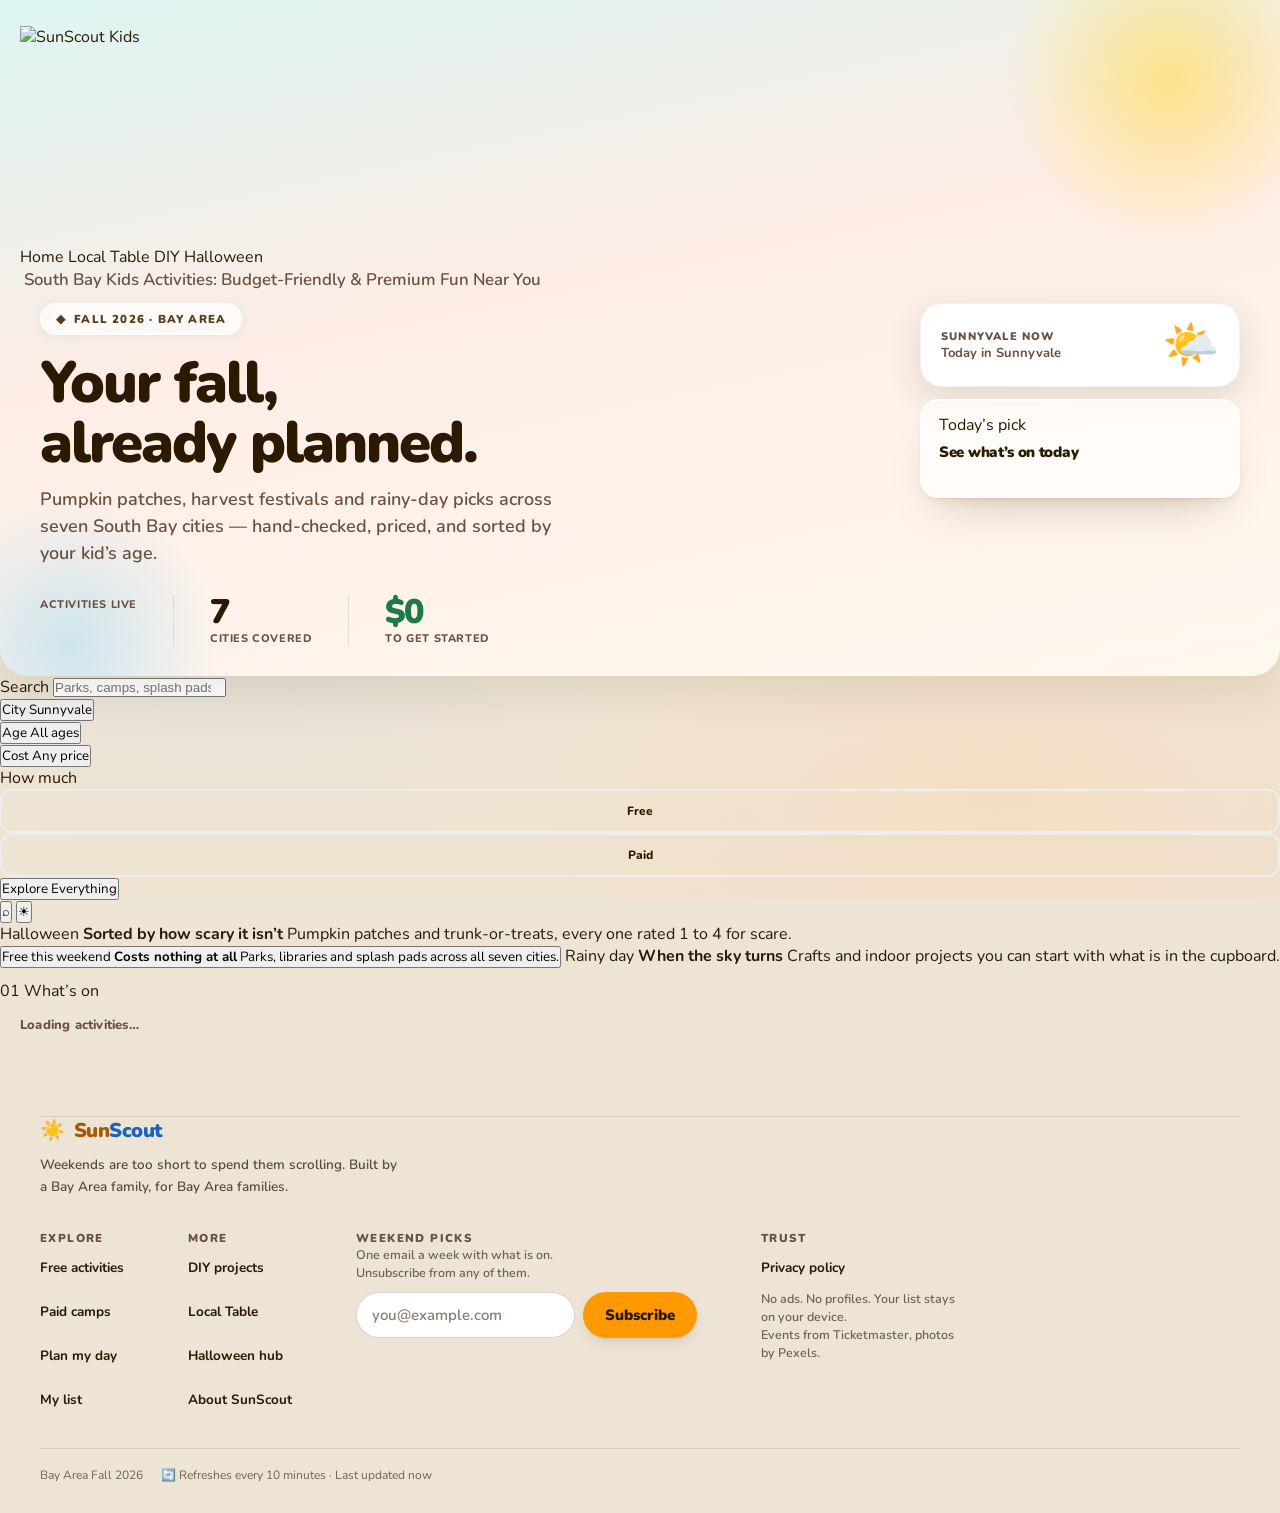
==== public/index.html @ 9bed3fb9 "Fix 3: add align-items:stretch to .grid for equal-height card rows Cards in the same grid row now st" ====
<!DOCTYPE html>
<html lang="en" style="color-scheme:light only;background:#f0f9ff;">
<head>
<!-- Google Analytics removed: gtag.js not loaded -->
  <link rel="icon" href="/favicon.ico">
<link rel="apple-touch-icon" href="/sun-logo.png">
<meta charset="UTF-8"/>
  <meta name="color-scheme" content="light only">
  <meta name="viewport" content="width=device-width, initial-scale=1.0"/>
  <!-- ══════════════════════════════════════════════════════════════════
       These static values are deliberately EVERGREEN, and must stay that way.

       applySeason() rewrites them at runtime, so a visitor always sees the
       current season. Crawlers, though, read the HTML as served and do not
       wait for script — so anything seasonal written here is wrong for nine
       months of the year. It previously said "Summer" every day of the year.

       There is no build step in this project (see CLAUDE.md), so the served
       HTML cannot be generated per season. Seasonal keyword targeting
       therefore lives on the hub pages, which are hand-built and carry real
       static seasonal meta — /seasons/halloween/ is the first of them.

       Do not "helpfully" put a season back into these five tags.
       ══════════════════════════════════════════════════════════════════ -->
  <title>SunScout – Free &amp; Paid Activities for Bay Area Kids</title>

  <!-- ── SEO: Meta Description ── -->
  <meta name="description" content="Hand-checked things to do with kids across the South Bay, all year round. Filter by city, age, price and indoor/outdoor — Sunnyvale, San Jose, Cupertino, Mountain View, Palo Alto, Saratoga &amp; Fremont.">
  <meta name="keywords" content="kids activities Bay Area, things to do with kids South Bay, free kids activities Sunnyvale, family activities San Jose, kids activities Cupertino, kids events Fremont">
  <meta name="author" content="Nirupama Vadapalli">
  <meta name="robots" content="index, follow">
  <link rel="canonical" href="https://www.sunscoutkids.com/">

  <!-- ── Open Graph ── -->
  <meta property="og:type" content="website">
  <meta property="og:url" content="https://www.sunscoutkids.com/">
  <meta property="og:title" content="SunScout – Free &amp; Paid Activities for Bay Area Kids">
  <meta property="og:description" content="Hand-checked things to do with kids across 7 South Bay cities, all year round. Free events, paid camps, indoor &amp; outdoor — filtered by age and city.">
  <meta property="og:image" content="https://www.sunscoutkids.com/og-image.jpg">
<meta property="og:image:width" content="1200">
<meta property="og:image:height" content="630">
  <meta property="og:image:alt" content="SunScout – Activities for Bay Area Kids">
  <meta property="og:site_name" content="SunScout">
  <meta property="og:locale" content="en_US">

  <!-- ── Twitter Card ── -->
  <meta name="twitter:card" content="summary">
  <meta name="twitter:title" content="SunScout – Free &amp; Paid Activities for Bay Area Kids">
  <meta name="twitter:description" content="Hand-checked things to do with kids across 7 South Bay cities, all year round. Free, paid, indoor, outdoor — filtered by age.">
  <meta name="twitter:image" content="https://www.sunscoutkids.com/og-image.jpg">

  <!-- 2026 geometric premium layer. Remove these three tags and the
       motion.js tag before </body> to strip it entirely. -->
  <link rel="stylesheet" href="/css/premium.css">
<link rel="stylesheet" href="/css/editorial.css">
  <script>
    /* Set before first paint: the reveal styles are gated on .geo-ready, so
       with JS off (or if motion.js fails) nothing is ever hidden. Skipped
       under reduced motion so those visitors get static content, not a
       hidden-then-shown flash. */
    try{
      if(!matchMedia('(prefers-reduced-motion: reduce)').matches){
        document.documentElement.className += ' geo-ready';
      }
    }catch(e){}
  </script>

  <!-- Seasonal config: must be a plain sync script so SEASON exists before
       the inline page scripts below run. Do not add defer/async. -->
  <script src="/config/seasons.js"></script>

  <!-- ── PWA Manifest ── -->
  <link rel="manifest" href="/manifest.json">
  <link rel="dns-prefetch" href="//api.open-meteo.com">
  <link rel="preconnect" href="https://fonts.googleapis.com">
  <link href="https://fonts.googleapis.com/css2?family=Nunito:wght@400;700;800;900&display=swap" rel="stylesheet"/>
<style>
*,*::before,*::after{box-sizing:border-box;margin:0;padding:0}
html,body{background:linear-gradient(rgba(240,249,255,.82),rgba(240,249,255,.82)),url('/images/bg-sparkle-clouds.webp') center/cover no-repeat fixed!important;}
body{font-family:'Nunito',sans-serif;color:#1a1a1a!important;min-height:unset;color-scheme:light only;}
@media(prefers-reduced-motion:reduce){html,body{background-attachment:scroll!important;}}
@media (hover:none){html,body{background-attachment:scroll!important;}}
a{text-decoration:none;color:inherit}
button{cursor:pointer;font-family:inherit}
img{max-width:100%;display:block}
:root{
  --sun:#FF9900;--sky:#4FC3F7;--green:#16a34a;--amber:#d97706;--red:#dc2626;--blue:#1d4ed8;
  --tab1:#FFD93D;--tab2:#FF6B6B;--tab3:#4FC3F7;--tab4:#66BB6A;--tab5:#CE93D8;
  --radius:14px;--shadow:0 2px 14px rgba(0,0,0,.09);
}
.header{text-align:center;padding:28px 16px 0}
.logo{font-size:2.2rem;font-weight:900;color:var(--sun);line-height:1;padding:0;margin:0 auto}
.logo span{color:var(--sky)}.logo img{display:block;margin:0 auto;height:110px;width:auto}
.tagline{font-size:.95rem;color:#666;font-weight:700;margin-top:4px}
.countdown{display:inline-block;font-size:12px;color:#666;background:#fff;border:1px solid #eee;border-radius:99px;padding:3px 14px;margin-top:8px}
/* The dark promo banner these rules styled is gone — it is three tiles
   now, styled as .way in editorial.css. The id survives only because
   applySeason() uses it to show or hide the seasonal one. */
.rain-banner{display:flex!important;flex-wrap:wrap;align-items:center;justify-content:center;gap:10px}
.rain-banner .rain-x{margin-left:auto;background:rgba(255,255,255,.25);border:none;color:inherit;
  font-size:15px;font-weight:900;line-height:1;cursor:pointer;border-radius:99px;
  width:26px;height:26px;flex:0 0 auto}
.rain-banner .rain-x:hover{background:rgba(255,255,255,.4)}
@media(max-width:700px){.rain-banner .rain-x{width:32px;height:32px}}
.weather-banner{display:none!important;margin:14px 16px 0;padding:12px 20px;border-radius:14px;font-weight:800;font-size:14px;color:#fff;text-align:center;transition:background .3s}
.city-fact{text-align:center;font-size:12px;color:#888;font-weight:600;padding:6px 16px}
.city-bar{display:flex;flex-wrap:wrap;gap:7px;justify-content:center;padding:14px 16px 0}

/* deduped */
.city-btn{font-size:13px;font-weight:700;padding:7px 16px;border-radius:99px;border:2px solid transparent;background:#fff;color:#666;box-shadow:var(--shadow);transition:all .15s}
.city-btn:hover{background:#FFF3E0;color:#333}
.city-btn.on{background:var(--sun);color:#fff;border-color:#E68A00}
.tab-bar{display:none;flex-wrap:wrap;gap:8px;justify-content:center;padding:14px 16px 0}@media(max-width:768px){.tab-bar{display:flex!important}}
.tab-btn{position:relative;display:flex;flex-direction:column;align-items:center;gap:3px;font-weight:800;border:none;border-radius:var(--radius);padding:11px 16px 13px;min-width:115px;flex:1 1 115px;max-width:150px;box-shadow:var(--shadow);transition:transform .15s,box-shadow .15s}
.tab-btn:hover{transform:translateY(-2px);box-shadow:0 6px 20px rgba(0,0,0,.12)}
.tab-btn.on{transform:translateY(-3px);box-shadow:0 8px 24px rgba(0,0,0,.16)}
.tab-btn.on::after{content:'';position:absolute;bottom:5px;left:50%;transform:translateX(-50%);width:28px;height:3px;background:rgba(0,0,0,.2);border-radius:99px}
.tab-icon{font-size:1.5rem;line-height:1}
.tab-label{font-size:11px;font-weight:900;text-align:center;line-height:1.2}
.tab-sub{font-size:9px;font-weight:600;opacity:.7;text-align:center}
.tab-count-badge{position:absolute;bottom:6px;right:6px;background:rgba(0,0,0,0.18);color:#fff;font-size:9px;font-weight:900;padding:1px 6px;border-radius:99px;display:none}.tab-free-dot{position:absolute;top:5px;right:5px;background:var(--green);color:#fff;font-size:9px;font-weight:900;padding:1px 5px;border-radius:5px}
.tab-btn[data-tab="free"]{background:var(--tab1);color:#5A3E00}
.tab-btn[data-tab="free"].on{background:#FF9900;color:#fff}
.tab-btn[data-tab="paid"]{background:var(--tab2);color:#fff}
.tab-btn[data-tab="paid"].on{background:#C0392B}
.tab-btn[data-tab="indoor"]{background:var(--tab3);color:#003A52}
.tab-btn[data-tab="indoor"].on{background:#0288D1;color:#fff}
.tab-btn[data-tab="outdoor"]{background:var(--tab4);color:#fff}
.tab-btn[data-tab="outdoor"].on{background:#2E7D32}
.tab-btn[data-tab="weekend"]{background:var(--tab5);color:#3A0050}
.tab-btn[data-tab="weekend"].on{background:#8E24AA;color:#fff}
.search-wrap{display:flex;align-items:center;gap:8px;padding:12px 16px 0;max-width:600px;margin:0 auto}
.search-icon{font-size:16px;color:#999}
.search-input{flex:1;font-family:'Nunito',sans-serif;font-size:14px;font-weight:600;padding:9px 16px;border-radius:99px;border:2px solid #eee;background:#fff;color:#1a1a1a;outline:none;transition:border .15s}
.search-input:focus{border-color:#FF9900}
.search-clear{font-size:12px;padding:4px 10px;border-radius:99px;border:none;background:#f0f0f0;color:#666}
.age-bar{display:flex;flex-wrap:wrap;gap:6px;padding:10px 16px 0;justify-content:center}
@media(max-width:640px){.age-bar{flex-wrap:nowrap;overflow-x:auto;justify-content:flex-start;scrollbar-width:none;-webkit-overflow-scrolling:touch;}.age-bar::-webkit-scrollbar{display:none}.age-btn{flex:0 0 auto}}
.age-btn{font-size:12px;font-weight:700;padding:5px 13px;border-radius:99px;border:1.5px solid rgba(0,0,0,.12);background:#fff;color:#666;transition:all .15s}
.age-btn.on{background:#1a1a1a;color:#fff;border-color:transparent}.age-btn[data-age="0"].on{background:#f472b6;color:#fff;border-color:#ec4899;box-shadow:0 0 0 3px rgba(244,114,182,.25)}.age-btn[data-age="1"].on{background:#4ade80;color:#166534;border-color:#22c55e;box-shadow:0 0 0 3px rgba(74,222,128,.25)}.age-btn[data-age="2"].on{background:#60a5fa;color:#1e3a8a;border-color:#3b82f6;box-shadow:0 0 0 3px rgba(96,165,250,.25)}.age-btn[data-age="3"].on{background:#a78bfa;color:#3b0764;border-color:#8b5cf6;box-shadow:0 0 0 3px rgba(167,139,250,.25)}.city-btn.on{background:var(--sun);color:#fff;border-color:#E68A00;box-shadow:0 0 0 3px rgba(255,153,0,.3),0 4px 12px rgba(255,153,0,.25)}.fstrip-pill{display:inline-flex;align-items:center;gap:5px;background:#fff3e0;color:#c05e00;border:1.5px solid #ffcc80;border-radius:99px;padding:4px 10px;font-size:12px;font-weight:700}.fstrip-pill button{background:none;border:none;cursor:pointer;font-size:11px;color:#c05e00;padding:0;line-height:1}.fstrip-clear{background:none;border:1.5px solid #ddd;border-radius:99px;padding:4px 12px;font-size:12px;font-weight:700;color:#888;cursor:pointer}.fstrip-clear:hover{background:#f5f5f5;color:#333}
.age-desc{font-weight:400;opacity:.8;font-size:11px}
.status-bar{font-size:13px;color:#666;padding:10px 16px 4px}
.status-bar strong{color:#1a1a1a}
.spinner{display:inline-block;width:20px;height:20px;border:3px solid #eee;border-top-color:#FF9900;border-radius:50%;animation:spin .8s linear infinite;margin-right:8px;vertical-align:middle}
@keyframes spin{to{transform:rotate(360deg)}}
.grid{display:grid;grid-template-columns:repeat(3,1fr);gap:24px;padding:14px 20px 0;align-items:stretch}
@media(max-width:1023px){.grid{grid-template-columns:repeat(2,1fr);gap:18px}}
@media(max-width:639px){.grid{grid-template-columns:repeat(1,1fr);gap:14px;padding:10px 14px 0}}
.card{background:#fff!important;color:#1a1a1a!important;border:1px solid rgba(0,0,0,.09);border-radius:var(--radius);overflow:hidden;display:flex;flex-direction:column;box-shadow:var(--shadow);transition:transform .15s,box-shadow .15s}
.card:hover{transform:translateY(-2px);box-shadow:0 6px 20px rgba(0,0,0,.11)}
.card-img-wrap{position:relative;width:100%;aspect-ratio:16/9;overflow:hidden;background:#f0f0f0;flex-shrink:0}
.card-img-fb{width:100%;height:100%;display:flex;align-items:center;justify-content:center;font-size:4rem}
.badge-free{position:absolute;top:7px;left:7px;background:var(--green);color:#fff;font-size:10px;font-weight:700;padding:3px 8px;border-radius:99px}
.badge-src{position:absolute;bottom:7px;left:7px;background:rgba(0,0,0,.5);color:#fff;font-size:9px;font-weight:700;padding:2px 7px;border-radius:99px}
.card-body{padding:10px 11px;display:flex;flex-direction:column;gap:5px;flex:1}
.card-title{font-size:13px;font-weight:700;line-height:1.3;color:#1a1a1a!important}
.stars{font-size:12px;color:var(--amber);letter-spacing:1px}
.chips{display:flex;flex-wrap:wrap;gap:4px}
.chip{font-size:10px;padding:2px 7px;border-radius:99px;font-weight:700;white-space:nowrap}
.chip-a0{background:#dbeafe;color:#1e40af}
.chip-a1{background:#dcfce7;color:#166534}
.chip-a2{background:#fef9c3;color:#92400e}
.chip-a3{background:#f3e8ff;color:#6b21a8}
.chip-a11y{background:#f0f0f0;color:#555}
.chip-price{background:#fff3e0;color:#c05e00;border:1px solid #ffcc80}
.info{display:flex;gap:5px;font-size:11px;color:#666;line-height:1.4;align-items:flex-start}
.date-line{font-size:11px;color:#666}
.date-line strong{color:#1a1a1a}
.card-foot{display:flex;gap:6px;padding:7px 11px 11px;flex-wrap:wrap;margin-top:auto}
.btn{font-size:11px;font-weight:700;padding:4px 10px;border-radius:8px;border:1.5px solid rgba(0,0,0,.12);background:transparent;color:#1a1a1a;display:inline-flex;align-items:center;gap:3px;transition:background .12s;text-decoration:none}
.btn:hover{background:#f3f3f3}
.btn-map{background:#dbeafe;color:var(--blue);border-color:transparent}
.btn-map:hover{background:#bfdbfe}
/* footer-pair-styling */.show-more-wrap{display:flex;flex-wrap:wrap;justify-content:center;align-items:center;gap:10px;text-align:center;padding:12px 16px;margin-bottom:0}
@media(max-width:640px){
  .show-more-wrap{
    display:flex;
    flex-wrap:nowrap;
    gap:8px;
    padding:14px 12px 18px;
    justify-content:center;
    align-items:stretch;
  }
  .show-more-wrap .show-more-btn{
    flex:0 0 calc(50% - 4px);
    width:calc(50% - 4px);
    min-width:0;
    max-width:calc(50% - 4px);
    font-size:12px;
    padding:0 8px;
    height:46px;
    line-height:1;
    white-space:nowrap;
    overflow:hidden;
    text-overflow:ellipsis;
    display:inline-flex;
    align-items:center;
    justify-content:center;
    box-sizing:border-box;
  }
}
.show-more-btn{font-family:'Nunito',sans-serif;font-size:14px;font-weight:700;padding:10px 32px;border-radius:99px;border:2px solid #FF9900;background:#fff;color:#FF9900;cursor:pointer;transition:all .15s}
.show-more-btn:hover{background:#FF9900;color:#fff}
.show-more-btn:disabled{opacity:.4;cursor:not-allowed}
.no-results{text-align:center;padding:2rem 1rem;grid-column:1/-1}
.no-results-icon{font-size:3rem;margin-bottom:10px}
.no-results h2{font-size:18px;font-weight:900;margin-bottom:8px}
.no-results p{font-size:13px;color:#595959;margin-bottom:14px}  /* #666 was 4.43:1 on the cream panel */
.diy-grid{display:grid;grid-template-columns:repeat(3,1fr);gap:10px;margin-top:12px;text-align:left;max-width:700px;margin-left:auto;margin-right:auto}@media(max-width:640px){.diy-grid{grid-template-columns:1fr}}
.diy-card{background:#fff;border:1px solid #eee;border-radius:10px;padding:12px;font-size:12px;color:#666}
.diy-card strong{display:block;font-size:13px;color:#1a1a1a;margin-bottom:4px}
.card-skel .card-img-wrap{background:linear-gradient(90deg,#f0f0f0 25%,#e0e0e0 50%,#f0f0f0 75%);background-size:200% 100%;animation:shimmer 1.4s infinite;height:160px}
.card-skel{min-height:260px}
.card-skel{min-height:260px}
.skel-line{height:13px;margin:5px 0;border-radius:6px;background:linear-gradient(90deg,#f0f0f0 25%,#e0e0e0 50%,#f0f0f0 75%);background-size:200% 100%;animation:shimmer 1.4s infinite}
.skel-short{width:60%}
@keyframes shimmer{0%{background-position:200% 0}100%{background-position:-200% 0}}
.footer{text-align:center;font-size:12px;color:#aaa;border-top:1px solid #eee;padding:12px 16px 16px;margin-top:0}
.detail-modal-bg{display:none;position:fixed;top:0;left:0;width:100%;height:100%;background:rgba(0,0,0,0.65);z-index:99999;align-items:center;justify-content:center;padding:16px;box-sizing:border-box;}
.detail-modal{background:#fff;border-radius:20px;max-width:540px;width:100%;max-height:92vh;overflow-y:auto;font-family:Nunito,sans-serif;position:relative;}
.detail-modal-img{width:100%;height:200px;object-fit:cover;border-radius:20px 20px 0 0;}
.detail-modal-body{padding:1.25rem;}
.detail-modal-title{font-size:1.3rem;font-weight:900;margin:0 0 6px;color:#1a1a1a;}
.detail-modal-desc{font-size:0.9rem;color:#555;line-height:1.6;margin:8px 0 12px;}
.detail-modal-row{display:flex;align-items:flex-start;gap:8px;font-size:0.88rem;color:#444;margin-bottom:6px;}
.detail-modal-btns{display:flex;gap:8px;flex-wrap:wrap;margin-top:1rem;}
.detail-modal-btns a,.detail-modal-btns button{flex:1;min-width:120px;padding:10px;border-radius:99px;text-align:center;font-weight:800;font-size:0.88rem;text-decoration:none;border:none;cursor:pointer;}
.btn-detail-map{background:linear-gradient(135deg,#4CAF50,#2e7d32);color:#fff;}
.btn-detail-site{background:linear-gradient(135deg,#2196F3,#1565c0);color:#fff;}
.btn-detail-call{background:linear-gradient(135deg,#FF9800,#e65100);color:#fff;}
.btn-detail-register{background:linear-gradient(135deg,#FF9900,#ff6b35);color:#fff;}
.detail-close{position:absolute;top:12px;right:12px;background:rgba(0,0,0,0.4);color:#fff;border:none;border-radius:50%;width:32px;height:32px;font-size:18px;cursor:pointer;z-index:10;line-height:32px;text-align:center;}
@media(prefers-color-scheme:dark){
  body{background:#1a1a1a;color:#f0f0f0}
  .card,.city-btn,.age-btn{background:#242424;border-color:rgba(255,255,255,.1)}
  .card-title{color:#f0f0f0}color:#1a1a1a!important!important;
  .info{color:#aaa}
}
@media(max-width:700px){.card-skel{min-height:160px}.card-body{padding:7px 8px;gap:3px}.card-title{font-size:12px}.card-foot{padding:5px 8px 8px;gap:4px}.card-img-wrap{aspect-ratio:4/3}}@media(max-width:640px){.tab-bar{flex-wrap:nowrap;overflow-x:auto;justify-content:flex-start;-webkit-overflow-scrolling:touch;scrollbar-width:none}.tab-bar::-webkit-scrollbar{display:none}.age-desc{display:none}.btn{min-height:36px}
  .tab-btn{min-width:90px;max-width:110px;padding:9px 10px 11px}
  .tab-sub{display:none}
  .logo{font-size:1.8rem}
  .tab-bar{flex-wrap:nowrap;overflow-x:auto;justify-content:flex-start;-webkit-overflow-scrolling:touch;scrollbar-width:none;padding-bottom:4px;padding-left:8px;}
  .tab-bar::-webkit-scrollbar{display:none}
  .tab-btn{flex-shrink:0}
  .age-desc{display:none}
  .btn{padding:7px 12px;font-size:12px;min-height:36px}
}

.weekend-banner{display:none;margin:10px 16px 0;padding:10px 18px;border-radius:14px;font-weight:800;font-size:13px;color:#fff;text-align:center;background:linear-gradient(135deg,#8E24AA,#CE93D8);animation:pulse-banner 2s ease-in-out infinite}
@keyframes pulse-banner{0%,100%{opacity:1}50%{opacity:.85}}
.fav-btn{position:absolute;bottom:7px;right:7px;background:rgba(255,255,255,0.9);border:none;border-radius:50%;width:28px;height:28px;font-size:15px;display:flex;align-items:center;justify-content:center;cursor:pointer;transition:transform .15s;box-shadow:0 1px 4px rgba(0,0,0,.2)}
.fav-btn:hover{transform:scale(1.2)}
.fav-btn.faved{background:#ffe0e0}
.mylist-tab-btn{background:linear-gradient(135deg,#ff4e50,#f9d423);color:#fff;border:none;border-radius:99px;padding:9px 22px;font-size:13px;font-weight:800;cursor:pointer;font-family:Nunito,sans-serif;position:relative}
.mylist-badge{position:absolute;top:-5px;right:-5px;background:#1a1a1a;color:#fff;font-size:10px;font-weight:900;border-radius:50%;width:18px;height:18px;display:none;align-items:center;justify-content:center}
.plan-btn{background:linear-gradient(135deg,#0B7268,#0E7A3C);color:#fff;border:none;border-radius:99px;padding:9px 22px;font-size:13px;font-weight:800;cursor:pointer;font-family:Nunito,sans-serif}
#plan-modal-bg{display:none;position:fixed;top:0;left:0;width:100%;height:100%;background:rgba(0,0,0,0.6);z-index:99999;align-items:center;justify-content:center;padding:20px;box-sizing:border-box}
#plan-modal{background:#fff;border-radius:16px;max-width:380px;width:100%;padding:18px;position:relative;font-family:Nunito,sans-serif;max-height:80vh;overflow-y:auto}
.plan-step{display:none}.plan-step.active{display:block}
.plan-option-grid{display:grid;grid-template-columns:repeat(2,1fr);gap:10px;margin-top:14px}
.plan-option{padding:14px;border-radius:12px;border:2px solid #eee;background:#fff;cursor:pointer;font-family:Nunito,sans-serif;font-weight:700;font-size:13px;text-align:center;transition:all .15s}
.plan-option:hover{border-color:#FF9900;background:#fff9f0}
.plan-option.selected{border-color:#FF9900;background:#fff3e0;color:#c05e00}
.plan-itinerary{background:#f9f9f9;border-radius:12px;padding:16px;margin-top:12px}
.plan-itinerary-item{display:flex;gap:10px;margin-bottom:12px;align-items:flex-start}
.plan-time-badge{background:#FF9900;color:#fff;font-size:10px;font-weight:900;padding:3px 8px;border-radius:99px;white-space:nowrap;margin-top:2px;flex-shrink:0}
#mylist-panel{display:none;position:fixed;top:0;right:0;width:420px;height:100vh;background:#fff;z-index:99998;box-shadow:-4px 0 20px rgba(0,0,0,.15);overflow-y:auto;padding:24px;font-family:Nunito,sans-serif;border-left:0.5px solid #e0e0e0}
#mylist-panel h2{font-size:1.2rem;font-weight:900;color:#1a1a1a;margin-bottom:4px}
.mylist-item{display:flex;gap:10px;align-items:center;padding:10px;border-radius:12px;background:#f9f9f9;margin-bottom:8px}
.mylist-item-emoji{font-size:1.6rem;flex-shrink:0}
.mylist-item-info{flex:1;min-width:0}
.mylist-item-title{font-size:13px;font-weight:700;color:#1a1a1a;white-space:nowrap;overflow:hidden;text-overflow:ellipsis}
.mylist-item-city{font-size:11px;color:#888}
.mylist-remove{background:none;border:none;font-size:16px;cursor:pointer;color:#aaa;flex-shrink:0}
.mylist-remove:hover{color:#ef4444}

/* ── FIX 1: Desktop Action Bar — Plan Day + My List (hidden on mobile, bottom nav handles it) ── */
.action-bar {
  display: flex;
  justify-content: center;
  align-items: center;
  gap: 12px;
  padding: 12px 16px 0;
  flex-wrap: wrap;
}
@media(max-width: 640px) {
  .action-bar { display: none !important; }
}
.action-bar-plan {
  background: linear-gradient(135deg, #11998e, #38ef7d);
  color: #fff;
  border: none;
  border-radius: 99px;
  padding: 10px 24px;
  font-size: 14px;
  font-weight: 800;
  cursor: pointer;
  font-family: Nunito, sans-serif;
  box-shadow: 0 2px 10px rgba(17,153,142,.3);
  transition: transform .15s, box-shadow .15s;
}
.action-bar-plan:hover { transform: translateY(-2px); box-shadow: 0 4px 16px rgba(17,153,142,.4); }
.action-bar-mylist {
  position: relative;
  background: linear-gradient(135deg, #ff4e50, #f9d423);
  color: #fff;
  border: none;
  border-radius: 99px;
  padding: 10px 24px;
  font-size: 14px;
  font-weight: 800;
  cursor: pointer;
  font-family: Nunito, sans-serif;
  box-shadow: 0 2px 10px rgba(255,78,80,.3);
  transition: transform .15s, box-shadow .15s;
}
.action-bar-mylist:hover { transform: translateY(-2px); box-shadow: 0 4px 16px rgba(255,78,80,.4); }
.action-bar-badge {
  position: absolute;
  top: -6px;
  right: -6px;
  background: #1a1a1a;
  color: #fff;
  font-size: 10px;
  font-weight: 900;
  border-radius: 50%;
  width: 20px;
  height: 20px;
  display: none;
  align-items: center;
  justify-content: center;
  border: 2px solid #fff;
}

/* ── MOBILE APP-LIKE POLISH ── */
body { padding-bottom: env(safe-area-inset-bottom); }

#bottom-nav {
  display: none;
  position: fixed;
  bottom: 0; left: 0; right: 0;
  background: #fff;
  border-top: 1px solid #eee;
  padding: 6px 0 calc(10px + env(safe-area-inset-bottom));
  z-index: 9990;
  box-shadow: 0 -2px 12px rgba(0,0,0,.08);
}
.bnav-items { display: flex; justify-content: space-around; align-items: center; }
.bnav-btn {
  display: flex; flex-direction: column; align-items: center; gap: 2px;
  background: none; border: none; cursor: pointer;
  font-family: Nunito, sans-serif; padding: 4px 12px;
  color: #aaa; transition: color .15s; flex: 1;
}
.bnav-btn.active { color: #FF9900; }
.bnav-btn .bnav-icon { font-size: 1.4rem; line-height: 1; }
.bnav-btn .bnav-label { font-size: 10px; font-weight: 800; }
.bnav-badge {
  position: absolute; top: -3px; right: -3px;
  background: #FF9900; color: #fff;
  font-size: 9px; font-weight: 900;
  border-radius: 50%; width: 16px; height: 16px;
  display: none; align-items: center; justify-content: center;
}

@media(max-width: 640px) {
  #bottom-nav { display: block; }
  .show-more-wrap { padding-bottom: 0; }
  .footer { padding-bottom: calc(72px + env(safe-area-inset-bottom)); margin-top: 0; padding-top: 4px; }
  .city-btn { padding: 9px 18px; font-size: 14px; }
  .age-btn { padding: 8px 16px; font-size: 13px; }
  .tab-bar {
    flex-wrap: nowrap !important;
    overflow-x: auto;
    overflow-y: hidden;
    scrollbar-width: none;
    -ms-overflow-style: none;
    padding: 14px 16px 4px;
    justify-content: flex-start !important;
    gap: 8px;
    scroll-snap-type: x mandatory;
    -webkit-overflow-scrolling: touch;
  }
  .tab-bar::-webkit-scrollbar { display: none; }
  .tab-btn {
    flex: 0 0 auto !important;
    min-width: 100px !important;
    max-width: 120px !important;
    scroll-snap-align: start;
  }
  .city-bar {
    flex-wrap: nowrap !important;
    overflow-x: auto;
    scrollbar-width: none;
    -webkit-overflow-scrolling: touch;
    justify-content: flex-start !important;
    padding: 14px 16px 4px;
    scroll-snap-type: x mandatory;
  }
  .city-bar::-webkit-scrollbar { display: none; }
  .city-btn { flex: 0 0 auto; scroll-snap-align: start; }
  /* removed conflicting aspect-ratio */
  .card-title { font-size: 12px; }color:#1a1a1a!important;
  .logo { font-size: 2rem; }
  #plan-modal { 
    border-radius: 20px 20px 0 0;
    position: fixed;
    bottom: 0; left: 0; right: 0;
    max-width: 100% !important;
    max-height: 70vh;
    margin: 0;
    overflow-y: auto;
    padding: 20px 20px calc(20px + env(safe-area-inset-bottom));
  }
  #plan-modal-bg { align-items: flex-end !important; padding: 0 !important; }
  #mylist-panel { width: 100% !important; height: auto !important; max-height: 70vh !important; top: auto !important; bottom: 0 !important; right: 0 !important; border-radius: 20px 20px 0 0 !important; box-shadow: 0 -4px 24px rgba(0,0,0,.18) !important; overflow-y: auto !important; padding-bottom: calc(20px + env(safe-area-inset-bottom)) !important; }
  .header { padding-top: 16px; }
  .action-bar { gap: 8px !important; }
  .action-bar button { font-size: 12px !important; padding: 8px 14px !important; }
  #searchInput { font-size: 16px !important; }
  .weather-banner { font-size: 13px; padding: 10px 14px; margin: 10px 10px 0; }
  }
}

html { scroll-behavior: smooth; }
.card { -webkit-tap-highlight-color: transparent; }
.city-btn, .tab-btn, .age-btn { -webkit-tap-highlight-color: transparent; }
.grid { transition: opacity .2s; }
#back-to-top{position:fixed;bottom:85px;right:18px;z-index:9980;background:linear-gradient(135deg,#FF9900,#ff6b35);color:#fff;border:none;border-radius:50%;width:44px;height:44px;font-size:20px;box-shadow:0 4px 14px rgba(255,153,0,.45);display:none;align-items:center;justify-content:center;cursor:pointer;transition:transform .2s}#back-to-top.visible{display:flex}#back-to-top:hover{transform:scale(1.1)}@media(max-width:640px){#back-to-top{bottom:82px;right:14px}}
/* ── HERO SECTION ── */
.hero {
  position: relative;
  background: linear-gradient(170deg, #6ec6f0 0%, #a8d8f0 45%, #c8e8f8 100%);
  padding: 48px 16px 36px;
  text-align: center;
  overflow: hidden;
}
.hero-title {
  font-size: 2.6rem; font-weight: 900; color: #0c4a6e;
  letter-spacing: -1px; line-height: 1.1; margin-bottom: 6px;
  position: relative; z-index: 2;
}
.hero-title span { color: #FF9900; }
.hero-sub {
  font-size: 1.05rem; color: #0369a1; font-weight: 600;
  margin-bottom: 20px; position: relative; z-index: 2;
}
.hero-search {
  display: flex; align-items: center;
  max-width: 480px; margin: 0 auto 16px;
  background: #fff; border-radius: 99px;
  box-shadow: 0 4px 20px rgba(0,0,0,.12);
  padding: 6px 6px 6px 18px;
  position: relative; z-index: 2;
}
.hero-search input {
  flex: 1; border: none; outline: none; font-size: 15px;
  font-family: Nunito, sans-serif; font-weight: 600;
  background: transparent; color: #1a1a1a;
}
.hero-search input::placeholder { color: #aaa; }
.hero-search button {
  background: #FF9900; color: #fff; border: none;
  border-radius: 99px; padding: 8px 20px;
  font-size: 14px; font-weight: 800; cursor: pointer;
  font-family: Nunito, sans-serif; transition: background .15s;
}
.hero-search button:hover { background: #e68900; }
.hero-meta {
  font-size: 13px; color: #0369a1; font-weight: 700;
  position: relative; z-index: 2;
}
/* Clouds */
.cloud {
  position: absolute; background: #fff;
  border-radius: 99px; opacity: .85; z-index: 1;
}
.cloud::before, .cloud::after {
  content: ''; position: absolute;
  background: #fff; border-radius: 50%;
}
.cloud-1 { width:120px; height:36px; top:18px; left:-140px; animation: drift 22s linear infinite; }
.cloud-1::before { width:60px; height:52px; top:-28px; left:18px; }
.cloud-1::after  { width:44px; height:40px; top:-20px; left:52px; }
.cloud-2 { width:90px; height:28px; top:55px; left:-110px; animation: drift 30s linear infinite; animation-delay:-10s; opacity:.6; }
.cloud-2::before { width:44px; height:40px; top:-22px; left:12px; }
.cloud-2::after  { width:34px; height:30px; top:-15px; left:38px; }
.cloud-3 { width:140px; height:40px; top:24px; left:-170px; animation: drift 38s linear infinite; animation-delay:-20s; opacity:.7; }
.cloud-3::before { width:70px; height:58px; top:-32px; left:22px; }
.cloud-3::after  { width:50px; height:44px; top:-24px; left:60px; }
@keyframes drift {
  from { transform: translateX(0); }
  to   { transform: translateX(calc(100vw + 200px)); }
}
@media(max-width:640px) {
  .hero { padding: 36px 16px 28px; }
  .hero-title { font-size: 1.9rem; }
  .hero-sub { font-size: 0.9rem; }
}


/* ── MOBILE FILTER TABS ── */
@media(max-width:640px) {
  .mobile-filter-tabs {
    display: flex;
    gap: 6px;
    padding: 10px 12px 0;
    justify-content: center;
  }
  .mft-btn {
    flex: 1;
    padding: 10px 4px;
    border-radius: 99px;
    border: none;
    font-family: Nunito, sans-serif;
    font-weight: 800;
    font-size: 13px;
    cursor: pointer;
    min-height: 44px;
    transition: all .15s;
    white-space: nowrap;
    overflow: hidden;
    text-overflow: ellipsis;
  }
  .mft-btn.active {
    background: #FF9900;
    color: #fff;
    box-shadow: 0 3px 12px rgba(255,153,0,0.3);
  }
  #mft-city { background:#FFF3E0; color:#e65100; border: 1.5px solid #FFD580; }
  #mft-explore { background:#EFF6FF; color:#1d4ed8; border: 1.5px solid #93c5fd; }
@media(max-width:640px){#mft-explore,#dd-explore{display:none!important;}}
  #mft-age { background:#F0FDF4; color:#15803d; border: 1.5px solid #86efac; }
  #mft-city.active { background:#FF9900; color:#fff; border-color:#FF9900; }
  #mft-explore.active { background:#1d4ed8; color:#fff; border-color:#1d4ed8; }
  #mft-age.active { background:#15803d; color:#fff; border-color:#15803d; }
  .mobile-filter-panel {
    display: none;
    padding: 10px 12px 0;
    animation: fadeIn .2s ease;
  }
  .m-city-btn{padding:10px 12px;border-radius:12px;border:2px solid #eee;background:#fff;font-family:Nunito,sans-serif;font-size:13px;font-weight:700;color:#555;cursor:pointer;text-align:left;transition:all .15s}
.m-city-btn:hover{background:#FFF3E0;border-color:#FF9900}
.m-city-btn.on{background:#FF9900;color:#fff;border-color:#FF9900}
.mobile-filter-panel.active {
    display: block;
  }
  /* Hide original city bar, tab bar, age bar on mobile */
  .city-bar { display: none !important; }
  .tab-bar  { display: none !important; }
  .age-bar  { display: none !important; }
  .mobile-filter-tabs { display: flex !important; }

  /* Mobile city buttons inside panel */
  .m-city-grid {
    display: grid;
    grid-template-columns: repeat(2, 1fr);
    gap: 8px;
  }
  .m-city-btn {
    padding: 10px 8px;
    border-radius: 99px;
    border: 2px solid #eee;
    background: #fff;
    font-family: Nunito, sans-serif;
    font-weight: 800;
    font-size: 13px;
    cursor: pointer;
    color: #444;
    transition: all .15s;
  }
  .m-city-btn.on {
    background: #FF9900;
    color: #fff;
    border-color: #FF9900;
    box-shadow: 0 0 0 3px rgba(255,153,0,.3), 0 4px 12px rgba(255,153,0,.25);
  }

  /* Mobile activity cards inside panel */
  .m-tab-grid {
    display: grid;
    grid-template-columns: repeat(2, 1fr);
    gap: 8px;
  }
  .m-tab-card {
    padding: 6px 4px !important;
    border-radius: 99px;
    border: none;
    font-family: Nunito, sans-serif;
    font-weight: 800;
    font-size: 12px;
    cursor: pointer;
    color: #fff;
    text-align: center;
    transition: all .15s;
    box-shadow: 0 3px 10px rgba(0,0,0,0.12);
  }
  .m-tab-card { position: relative; }
  .m-tab-card.on { transform: scale(0.96); box-shadow: 0 0 0 4px rgba(255,255,255,0.9), 0 0 0 7px rgba(0,0,0,0.25); outline: none; filter: brightness(1.15); }
  .m-tab-card.on::after { content: "✓"; position: absolute; top: 6px; right: 8px; font-size: 14px; font-weight: 900; color: white; }
  .m-tab-card-icon { font-size: 1rem; display: inline; margin-right: 4px; }

  /* Mobile age buttons inside panel */
  .m-age-grid {
    display: grid;
    grid-template-columns: repeat(2, 1fr);
    gap: 8px;
  }
  .m-age-btn {
    padding: 12px 8px;
    border-radius: 99px;
    border: 2px solid #eee;
    background: #fff;
    font-family: Nunito, sans-serif;
    font-weight: 800;
    font-size: 13px;
    cursor: pointer;
    color: #444;
    transition: all .15s;
  }
  .m-age-btn.on {
    background: #FF9900;
    color: #fff;
    border-color: #FF9900;
  }
  .m-age-btn[data-age="0"].on{background:#f472b6;color:#fff;border-color:#ec4899;box-shadow:0 0 0 3px rgba(244,114,182,.25)}
  .m-age-btn[data-age="1"].on{background:#4ade80;color:#166534;border-color:#22c55e;box-shadow:0 0 0 3px rgba(74,222,128,.25)}
  .m-age-btn[data-age="2"].on{background:#60a5fa;color:#1e3a8a;border-color:#3b82f6;box-shadow:0 0 0 3px rgba(96,165,250,.25)}
  .m-age-btn[data-age="3"].on{background:#a78bfa;color:#3b0764;border-color:#8b5cf6;box-shadow:0 0 0 3px rgba(167,139,250,.25)}

  @keyframes fadeIn { from{opacity:0;transform:translateY(4px)} to{opacity:1;transform:translateY(0)} }
}

/* Hide mobile tabs on desktop */
@media(min-width:641px) {
  .mobile-filter-tabs { display: none !important; }
  .mobile-filter-panel { display: none; }
  #dd-container { min-height: 0; }
}



/* Age panel active state */

/* Hide old tab bar and old city/age bars on mobile */
@media(max-width:640px){
    .tab-bar { display:none !important; }
  /* These three are gone. #ssc-search no longer exists; Explore was hidden
     on a phone back when the hamburger carried Outdoor, Indoor and Weekend,
     and now it is their only route; and the flex values belong to a bar
     that is a grid at this width. */
  /* Dropdowns: fixed full-width so they don't get clipped */
  #ssd-city, #ssd-age {
    position: fixed !important;
    left: 12px !important;
    right: 12px !important;
    top: auto !important;
    width: auto !important;
    max-height: 60vh !important;
    overflow-y: auto !important;
    z-index: 99999 !important;
  }
  .city-bar:not(#cityBarInner) { display:none !important; }
  .age-bar { display:none !important; }
  .search-wrap { display:none !important; }
  .weather-banner { display:block !important; font-size:12px; padding:8px 12px; margin:8px 10px 0; }
  #bigTabGrid { display:grid !important; }
}

@media(max-width:640px){.hide-on-mobile,.hide-mobile{display:none!important;}}
/* ss-hide-old */
@media(max-width:640px){
  .hero-search{display:none!important;}
  .mobile-filter-tabs{display:flex!important;}
  .hero-meta{display:none!important;}
}
/* hide-old-bars-desktop */
@media(min-width:641px){
    .city-bar{display:none!important;}
  .age-bar{display:none!important;}
  .tab-bar{display:none!important;}
  .mobile-filter-tabs{display:flex!important;}
}
/* ssChip desktop hide */

/* ── Weekend mode: city bar disabled ── */
/* Desktop weekend label (city bar is hidden on desktop, show a chip instead) */
#desktop-weekend-label {
  display: none;
  text-align: center;
  font-size: 12px;
  font-weight: 800;
  color: #8E24AA;
  background: #F3E5F5;
  border-radius: 99px;
  padding: 5px 18px;
  margin: 6px auto 0;
  width: fit-content;
}
@media(min-width:641px) {
  #desktop-weekend-label.visible { display: block; }
}
.city-bar.weekend-mode .city-btn {
  opacity: 0.35;
  pointer-events: none;
  cursor: not-allowed;
  filter: grayscale(0.6);
}
.city-bar.weekend-mode::after {
  content: '🗺️ Showing all Bay Area cities';
  display: block;
  width: 100%;
  text-align: center;
  font-size: 11px;
  font-weight: 700;
  color: #8E24AA;
  padding: 2px 0 6px;
  flex-basis: 100%;
}
/* ── Mobile footer full audit ── */
@media (max-width: 640px) {
  .footer {
    font-size: 11px !important;
    line-height: 1.6 !important;
    text-align: center !important;
  }
  #bottom-nav {
    z-index: 9995 !important;
    background: #fff !important;
  }
}


/* ── Floating Plan+List pill (mobile only) ── */
#float-pill {
  display: none;
  position: fixed;
  bottom: calc(66px + env(safe-area-inset-bottom));
  left: 50%;
  transform: translateX(-50%);
  z-index: 9985;
  background: #fff;
  border-radius: 99px;
  box-shadow: 0 2px 12px rgba(0,0,0,.15);
  padding: 4px 6px;
  gap: 6px;
  align-items: center;
  border: 1px solid #eee;
}
#float-pill button {
  border: none;
  border-radius: 99px;
  padding: 7px 14px;
  font-size: 12px;
  font-weight: 800;
  cursor: pointer;
  font-family: Nunito, sans-serif;
  white-space: nowrap;
}
.fp-plan { background: linear-gradient(135deg,#0B7268,#0E7A3C); color: #fff; }
.fp-list { background: linear-gradient(135deg,#ff4e50,#f9d423); color: #fff; position: relative; }
#float-pill-badge {
  display: none;
  position: absolute;
  top: -5px; right: -5px;
  background: #1a1a1a; color: #fff;
  font-size: 9px; font-weight: 900;
  border-radius: 50%; width: 16px; height: 16px;
  align-items: center; justify-content: center;
  border: 2px solid #fff;
}
@media(max-width:640px) {
  #float-pill { display: none; }
  #main { padding-bottom: 0 !important; }
  .show-more-wrap { margin-bottom: 0; }
}


@media(min-width:641px) and (max-width:1100px){
  .city-bar{flex-wrap:nowrap;overflow-x:auto;justify-content:flex-start;-webkit-overflow-scrolling:touch;scrollbar-width:none;padding-bottom:6px}
  .city-bar::-webkit-scrollbar{display:none}
  .city-btn{flex:0 0 auto}
  .age-bar{flex-wrap:nowrap;overflow-x:auto;justify-content:flex-start;-webkit-overflow-scrolling:touch;scrollbar-width:none;padding-bottom:6px}
  .age-bar::-webkit-scrollbar{display:none}
  .age-btn{flex:0 0 auto}
  .tab-bar{flex-wrap:nowrap;overflow-x:auto;justify-content:flex-start;-webkit-overflow-scrolling:touch;scrollbar-width:none}
  .tab-bar::-webkit-scrollbar{display:none}
  .tab-btn{flex:0 0 auto;min-width:110px}
}

@media(max-width:640px){
  #showMoreBtn{font-size:0!important;}
  #showMoreBtn::after{content:"Show More ↓";font-size:13px;font-weight:700}
  #footerAboutBtn{font-size:13px!important}
}

/* Trim empty space below footer on mobile */
@media(max-width:640px){
  body{min-height:auto!important}
  #main{padding-bottom:8px!important;min-height:auto!important}
  .footer{padding-bottom:calc(12px + env(safe-area-inset-bottom))!important;margin-bottom:0!important}
  html,body{overflow-x:hidden}
}
</style>
<meta http-equiv="Cache-Control" content="no-cache, no-store, must-revalidate">

<!-- ══ PREMIUM SKIN — visual layer only, loaded last so it wins ══ -->
<style id="ss-premium">
:root{
  --p-cream:#EDE4D6; --p-surface:#FFF9F0; --p-card:#ffffff;
  --p-ink:#2c1a00; --p-muted:#6b5040; --p-faint:#6b5040;   /* was #8a7358: 3.57:1 on the cream ground, below the 4.5:1 AA needs. Now 5.86:1 */
  --p-sun:#FF9900; --p-sun-dk:#E68A00; --p-sky:#4FC3F7;
  --p-free:#1E7A45; --p-paid:#FF6B6B;
  --p-line:rgba(0,0,0,.07);
  --p-ease:cubic-bezier(.2,.8,.2,1);
  --p-shadow:0 2px 12px rgba(0,0,0,.07);
  --p-lift:0 18px 40px rgba(70,45,10,.16);
}

/* ── Page surface: warm cream instead of the photo backdrop ── */
/* Ground in the same family as diy.html and local-table/, so the three pages
   read as one product. DIY got stone and Local Table got sunlight; this one
   stays the calmest of the three - it is the busiest page, with the weather
   card, the pick card, the control bar and a full grid all competing. Cooler
   and quieter than its siblings on purpose. */
html,body{
  background:
    radial-gradient(58% 42% at 6% 2%, rgba(255,232,186,.55), transparent 66%),
    radial-gradient(50% 38% at 92% 14%, rgba(255,214,164,.34), transparent 62%),
    radial-gradient(56% 40% at 78% 88%, rgba(255,206,150,.24), transparent 66%),
    radial-gradient(48% 36% at 18% 72%, rgba(186,214,228,.22), transparent 64%),
    linear-gradient(178deg, #F6EFE4 0%, #F1E7D8 58%, #EFE2D0 100%),
    var(--p-cream) !important;
  background-attachment:fixed !important;
  background-size:cover !important;
}
@media(prefers-reduced-motion:reduce){html,body{background-attachment:scroll,scroll,scroll !important}}
/* iOS Safari does not implement background-attachment:fixed properly. The
   background paints against the viewport rather than the document, so when the
   URL bar collapses or the page rubber-bands at the end of a scroll, a band of
   painted background is left below the content - the full-height beige block
   reported under the footer. diy.html and local-table/ have carried this guard
   since they were built; index.html only guarded prefers-reduced-motion. */
@media (hover:none){html,body{background-attachment:scroll,scroll,scroll !important}}
body{color:var(--p-ink) !important}

/* ── Hero ── */
/* ══════════════════════════════════════════════════════════════════════
   SEASONAL PHOTOGRAPHIC HERO
   ---------------------------------------------------------------------
   --hero-bg is set by applySeason() from SEASON.heroBg. It resolves to an
   image-set() so the browser takes the .webp and falls back to the .jpg.
   (A <picture> element cannot back a CSS background — image-set() is the
   equivalent mechanism for backgrounds.)

   Layer order, topmost first:
     1. the mandated scrim gradient
     2. the photograph
     3. background-color: Horizon Navy — so the hero is never a white
        flash, and white text is legible before the image lands (and if it
        never does).
   Scoped to .hero only: body and cards are untouched.
   ══════════════════════════════════════════════════════════════════════ */
.hero{
  /* The mandated scrim, exactly as specified. */
  --hero-scrim:linear-gradient(180deg,
      rgba(23,50,77,0.55) 0%,
      rgba(23,50,77,0.30) 45%,
      rgba(23,50,77,0.65) 100%);
  /* ADDITION — not in the original spec. The mandated scrim alone cannot
     reach 4.5:1: its 45% mid-stop is only 0.30 alpha, which measures
     2.56:1 for white text over a pale sky (1.81:1 worst case). This second
     layer darkens only the left-hand text column and fades out before the
     weather card, so the photograph keeps its brightness on the right
     while the text clears AA. Delete this one line and the --hero-text-scrim
     entry from background-image to return to the scrim as originally
     specified — and expect the contrast checker to fail. */
  --hero-text-scrim:linear-gradient(90deg,
      rgba(23,50,77,0.55) 0%,
      rgba(23,50,77,0.55) 52%,
      rgba(23,50,77,0.00) 82%);
  background-color:#17324D !important;
  background-image:var(--hero-text-scrim), var(--hero-scrim), var(--hero-bg, none) !important;
  background-size:cover, cover, cover !important;
  background-position:center center, center center, center 40% !important;
  background-repeat:no-repeat, no-repeat, no-repeat !important;
  padding:26px 20px 30px !important;
  text-align:left !important;
  border-radius:0 0 28px 28px;
  box-shadow:0 18px 44px rgba(70,45,10,.10);
}
/* No image configured yet (or it failed to load): keep the original warm
   gradient rather than a flat navy slab. */
.hero:not([data-hero-img="on"]){
  background-image:linear-gradient(168deg,#DCF5F1 0%,#FDEDE6 42%,#FFF9F0 100%) !important;
  background-color:#FFF9F0 !important;
}

/* ── Hero text: white/near-white once the photograph is behind it ── */
.hero[data-hero-img="on"] .p-h1,
.hero[data-hero-img="on"] .p-stat b{color:#FFFFFF}
.hero[data-hero-img="on"] .p-lede,
.hero[data-hero-img="on"] .hero-sub{color:#F5F8FA !important}
.hero[data-hero-img="on"] .p-stat span{color:#E4EDF3}
.hero[data-hero-img="on"] .p-stat-rule{background:rgba(255,255,255,.28)}
.hero[data-hero-img="on"]::before,
.hero[data-hero-img="on"]::after{display:none}
/* The logo wordmark is dark navy artwork; on the photographic ground it
   loses contrast. A soft light halo keeps the brand colours intact rather
   than swapping in a second logo asset. */
.hero[data-hero-img="on"] .hero-logo img{
  filter:drop-shadow(0 0 3px rgba(255,255,255,.95))
         drop-shadow(0 1px 8px rgba(255,255,255,.75));
}

/* ── Mobile: the crop is much tighter, so favour the cloud band higher up
      and lift the scrim — narrow viewports show more of the pale bottom. ── */
@media(max-width:600px){
  .hero{
    --hero-scrim:linear-gradient(180deg,
        rgba(23,50,77,0.60) 0%,
        rgba(23,50,77,0.40) 45%,
        rgba(23,50,77,0.70) 100%);
    /* The grid stacks here, so text spans the full width and the column
       scrim has to as well. */
    --hero-text-scrim:linear-gradient(90deg,
        rgba(23,50,77,0.62) 0%,
        rgba(23,50,77,0.62) 100%);
    background-position:center center, center center, center 30% !important;
  }
}

/* ── Save-Data: skip the photograph entirely, keep the navy ground and the
      scrim so the hero still reads as designed. ── */
@media(prefers-reduced-data:reduce){
  .hero[data-hero-img="on"]{
    background-image:var(--hero-text-scrim), var(--hero-scrim) !important;
    background-color:#17324D !important;
  }
}
.hero .cloud{display:none !important}
.hero::before,.hero::after{
  content:'';position:absolute;border-radius:9999px;pointer-events:none;z-index:0;
}
.hero::before{top:-90px;right:-60px;width:340px;height:340px;
  background:radial-gradient(circle,rgba(255,217,61,.55),rgba(255,153,0,0) 68%)}
.hero::after{bottom:-120px;left:-80px;width:300px;height:300px;
  background:radial-gradient(circle,rgba(79,195,247,.28),rgba(79,195,247,0) 70%)}
.hero-sub{color:var(--p-muted) !important;font-weight:600 !important;text-wrap:pretty}

.p-hero-inner{position:relative;z-index:2;max-width:1200px;margin:0 auto}
.p-badge{
  display:inline-flex;align-items:center;gap:8px;
  background:rgba(255,255,255,.72);border:1px solid rgba(255,255,255,.9);
  padding:7px 15px;border-radius:9999px;box-shadow:0 2px 12px rgba(0,0,0,.06);
  font-size:11.5px;font-weight:900;letter-spacing:1.2px;text-transform:uppercase;
  color:#5a3e1b;
}
.p-h1{
  margin:18px 0 0;font-size:clamp(30px,5.2vw,58px);font-weight:900;
  letter-spacing:-2px;line-height:1.03;color:var(--p-ink);text-wrap:balance;
}
.p-lede{margin:14px 0 0;max-width:520px;font-size:clamp(14px,1.6vw,18px);
  font-weight:600;line-height:1.5;color:var(--p-muted);text-wrap:pretty}
.p-stats{display:flex;gap:clamp(18px,3vw,36px);margin-top:28px;align-items:stretch}
.p-stat{display:flex;flex-direction:column;gap:2px}
.p-stat b{font-size:clamp(24px,3.4vw,34px);font-weight:900;letter-spacing:-1.2px;
  color:var(--p-ink);line-height:1}
.p-stat span{font-size:11px;font-weight:800;letter-spacing:.6px;
  text-transform:uppercase;color:var(--p-faint)}
.p-stat.is-free b{color:var(--p-free)}
.p-stat-rule{width:1px;background:rgba(0,0,0,.09)}

.p-hero-grid{display:flex;gap:28px;align-items:flex-start}
.p-hero-main{flex:1 1 auto;min-width:0}
.p-hero-side{flex:0 0 320px;display:flex;flex-direction:column;gap:12px}
@media(max-width:900px){.p-hero-side{display:none}}
.p-wcard{
  background:#fff;border-radius:22px;padding:18px 20px;
  box-shadow:0 12px 34px rgba(70,45,10,.14);border:1px solid rgba(0,0,0,.05);
  display:flex;align-items:center;justify-content:space-between;gap:12px;
}
.p-wcard .p-wlabel{font-size:11px;font-weight:900;letter-spacing:1.2px;
  text-transform:uppercase;color:var(--p-faint)}
.p-wcard .p-wtemp{font-size:38px;font-weight:900;letter-spacing:-1.8px;
  color:var(--p-ink);line-height:1.15}
.p-wcard .p-wnote{font-size:13px;font-weight:700;color:var(--p-muted)}
.p-wicon{font-size:46px;line-height:1;animation:pFloat 4s ease-in-out infinite}
@keyframes pFloat{0%,100%{transform:translateY(0)}50%{transform:translateY(-5px)}}
@media(prefers-reduced-motion:reduce){.p-wicon{animation:none}}
.p-pick{
  background:rgba(255,255,255,.72);border:1px solid rgba(255,255,255,.9);
  border-radius:18px;padding:14px 18px;box-shadow:0 2px 12px rgba(0,0,0,.05);
}
.p-pick .p-wlabel{margin-bottom:6px;display:block}
.p-pick-title{font-size:15px;font-weight:900;color:var(--p-ink);letter-spacing:-.3px}
.p-pick-meta{font-size:13px;font-weight:700;color:var(--p-muted);margin-top:3px}

/* ── Desktop search / filter bar ── */

/* No backdrop-filter/transform/filter here: any of those would make this a
   containing block for the position:fixed dropdowns below, which then get
   clipped by .hero's overflow:hidden. */

/* The mark is a tall lockup with a wordmark under it, so it needs real height
   to stay legible — give the bar the extra room rather than shrinking it. */




/* The old inline countdown is now the hero badge */
.hero-meta{display:none !important}

/* ── Filter bar chrome ── */
.hide-on-mobile > div > button[onclick^="openPlan"]:hover,
.hide-on-mobile > div > button[onclick^="openMyList"]:hover{transform:translateY(-2px)}
.dtcr,.dtec,.dtac,.dtmr{transition:all .15s var(--p-ease)}

/* ── Status bar ── */
.status-bar{color:var(--p-faint) !important;font-weight:800;letter-spacing:.2px}
.status-bar strong{color:var(--p-ink) !important}
.city-fact{color:#4A3B2E !important}  /* --p-faint measured 3.68:1 once the
   hero shrank and the backdrop showed through under this line. */

/* ── Cards ── */
.status-bar{padding:14px 20px 4px !important}

.card{
  background:var(--p-card) !important;
  border:1px solid var(--p-line) !important;
  border-radius:20px !important;
  box-shadow:var(--p-shadow) !important;
  transition:transform .2s var(--p-ease),box-shadow .2s var(--p-ease) !important;
}
.card:hover{transform:translateY(-6px) !important;box-shadow:var(--p-lift) !important}
.card-img-wrap{aspect-ratio:4/3 !important;background:linear-gradient(135deg,#FFF9E6,#E8F5FF) !important}
.card-img-wrap img{transition:transform .4s var(--p-ease)}
.card:hover .card-img-wrap img{transform:scale(1.06)}
.card-scrim{position:absolute;inset:auto 0 0 0;height:52%;pointer-events:none;
  background:linear-gradient(to top,rgba(0,0,0,.42),transparent)}
.badge-free{
  top:12px !important;right:12px !important;left:auto !important;
  padding:5px 11px !important;font-size:11px !important;font-weight:900 !important;
  letter-spacing:.8px !important;box-shadow:0 4px 12px rgba(0,0,0,.18) !important;
}
.card-heart{
  position:absolute;top:12px;left:12px;width:34px;height:34px;border-radius:9999px;
  background:rgba(255,255,255,.9);border:none;display:flex;align-items:center;
  justify-content:center;font-size:15px;cursor:pointer;z-index:3;padding:0;
  transition:transform .15s var(--p-ease),background .15s var(--p-ease);
}
.card-heart:hover{transform:scale(1.12);background:#fff}
.card-city{
  position:absolute;left:14px;bottom:12px;z-index:2;display:inline-flex;
  align-items:center;gap:5px;color:#fff;font-size:12px;font-weight:800;
  letter-spacing:.3px;text-shadow:0 1px 6px rgba(0,0,0,.55);
}
.card-body{padding:16px 18px 6px !important;gap:8px !important}
.card-title{font-size:17px !important;font-weight:900 !important;
  letter-spacing:-.5px !important;line-height:1.2 !important;color:#1a1a1a !important}
.card-body .info,.card-body .date-line{font-size:12.5px;color:var(--p-muted)}
.card-body .date-line strong{color:var(--p-ink)}
.chip{border-radius:6px !important;font-size:11.5px !important;font-weight:900 !important;padding:4px 10px !important}
.card-foot{padding:12px 18px 6px !important;gap:7px !important;
  border-top:1px solid var(--p-line);margin-top:14px !important}
.btn{border-radius:9px !important;font-weight:800 !important;transition:all .15s var(--p-ease) !important}
.card-meta-row{display:flex;align-items:center;justify-content:space-between;
  gap:10px;padding:6px 18px 16px}
.card-src{font-size:12.5px;font-weight:700;color:#999}
.card-details{display:inline-flex;align-items:center;gap:6px;font-size:13.5px;
  font-weight:900;color:var(--p-sun-dk);transition:gap .15s var(--p-ease)}
.card:hover .card-details{gap:11px}
@media(max-width:700px){
  /* single-column phone cards: a 4/3 photo eats the fold, so run it wider */
  .card-img-wrap{aspect-ratio:16/9 !important}
  .card-body{padding:13px 15px 4px !important}
  .card-title{font-size:15.5px !important}
  .card-foot{padding:10px 15px 4px !important;margin-top:11px !important}
  .card-meta-row{padding:4px 15px 13px}
}

/* ── Show more ── */
.show-more-btn{
  border-radius:9999px !important;font-weight:900 !important;
  border:1.5px solid rgba(0,0,0,.1) !important;background:#fff !important;
  color:var(--p-ink) !important;padding:14px 30px !important;
  transition:all .15s var(--p-ease) !important;
}
.show-more-btn:hover{transform:translateY(-3px);border-color:var(--p-sun) !important;
  background:#fff !important;color:var(--p-ink) !important;
  box-shadow:0 12px 28px rgba(70,45,10,.14) !important}

/* ── Footer ── */
.footer{
  background:var(--p-ink);color:rgba(255,255,255,.62) !important;
  border-top:none !important;text-align:left !important;
  padding:38px 24px 30px !important;margin-top:26px !important;font-size:13px !important;
}
.p-foot{max-width:1200px;margin:0 auto;display:flex;flex-wrap:wrap;
  align-items:flex-start;justify-content:space-between;gap:32px}
.p-foot-brand{max-width:360px}
.p-foot-logo{display:flex;align-items:center;gap:9px;margin-bottom:10px;
  font-size:20px;font-weight:900;letter-spacing:-.5px}
.p-foot-logo .s1{color:var(--p-sun)}.p-foot-logo .s2{color:var(--p-sky)}
.p-foot-brand p{font-size:13.5px;font-weight:600;line-height:1.6;color:rgba(255,255,255,.62)}
.p-foot-cols{display:flex;gap:clamp(28px,6vw,64px);flex-wrap:wrap}
.p-foot-col{display:flex;flex-direction:column;gap:9px}
.p-foot-col b{font-size:11.5px;font-weight:900;letter-spacing:1.4px;
  text-transform:uppercase;color:rgba(255,255,255,.42)}
.p-foot-col a{font-size:13.5px;font-weight:700;color:rgba(255,255,255,.82);cursor:pointer}
/* Trust states what the site does rather than linking away, so its two
   claims are set as text, dimmer and narrower than the link columns. */
/* Those column entries were <a onclick> with no href, so they were not in the
   tab order at all - keyboard and switch users could not reach Free
   activities, Plan my day, My list, Privacy policy or About SunScout. They
   are buttons now (they fire actions, they do not navigate) and the column
   styles cover both elements. Targets were also 15-22px tall; padding takes
   them to 44px on a phone. */
.p-foot-col button{
  font-size:13.5px;font-weight:700;color:rgba(255,255,255,.82);cursor:pointer;
  background:none;border:0;padding:0;text-align:left;font-family:inherit;
}
.p-foot-col a,.p-foot-col button{display:block;padding-block:6px;min-height:32px}
@media(max-width:700px){.p-foot-col a,.p-foot-col button{padding-block:11px;min-height:44px}}
.p-foot-col a:hover,.p-foot-col button:hover{color:#fff}
.p-foot-col button:focus-visible{outline:3px solid #FF9900;outline-offset:2px;border-radius:6px}
.p-foot-claim{margin:0;font-size:12.5px;font-weight:600;line-height:1.45;
  color:rgba(255,255,255,.58);max-width:26ch}
.p-foot-col a:hover{color:var(--p-sun)}
.p-foot-fine{max-width:1200px;margin:26px auto 0;padding-top:18px;
  border-top:1px solid rgba(255,255,255,.12);font-size:12px;
  color:rgba(255,255,255,.45);display:flex;flex-wrap:wrap;gap:8px 18px}
.p-foot-fine a{color:var(--p-sun);font-weight:700}
@media(max-width:640px){
  /* clear the fixed bottom nav so the fine print stays readable */
  .footer{padding:30px 18px calc(84px + env(safe-area-inset-bottom)) !important}
  .p-foot{gap:24px}
  .p-foot-fine{flex-direction:column;gap:6px}
}

/* ══ MOBILE ══ the mockup's phone frame, applied to the real mobile chrome ══ */
@media(max-width:640px){
  .hero{padding:20px 16px 22px !important;border-radius:0 0 24px 24px}
  .p-h1{letter-spacing:-1.2px}
  .p-stats{margin-top:22px;gap:16px}

  /* The weather card belongs in the hero on phones, laid out as a row */
  .p-hero-side{display:flex !important;flex:1 1 auto;width:100%;margin-top:18px;gap:10px}
  .p-hero-grid{flex-direction:column;align-items:stretch}
  .p-wcard{border-radius:16px;padding:12px 14px;background:rgba(255,255,255,.86);
    box-shadow:0 2px 12px rgba(0,0,0,.06)}
  .p-wcard .p-wtemp{font-size:22px;letter-spacing:-.6px;line-height:1.15}
  .p-wcard .p-wnote{font-size:11.5px}
  .p-wicon{font-size:28px}
  .p-pick{border-radius:14px;padding:11px 14px}
  .p-pick-title{font-size:14px}
  .p-pick-meta{font-size:12px}

  /* VIS-03 — one primary, one secondary, no third style.

     This row used to be a dark pill plus a sun pill, sized by their own
     padding. A third button (Weekend) joined it and the row wrapped: two
     buttons on one line and a full-width third below, which read as two
     unrelated rows. flex:1 with min-width:0 lets all three share the row
     and shrink; the labels are short enough to survive it at 320px.

     Primary is #A8380A rather than the QA doc's #C96A12 — white on
     #C96A12 measures 3.78:1, not the 4.8:1 the doc claims, so it would
     have failed the same AA bar the finding was raised to meet. #A8380A
     is the accent already in the design system and clears at 6.49:1. */
        /* Filter pill row */
          #ssv-city,#ssv-age,#ssv-explore{font-weight:800 !important;color:var(--p-ink) !important}

  /* Weather banner → the mockup's soft alert strip */
  .weather-banner{
    background:linear-gradient(100deg,#FFF1D6,#FFE3E3) !important;
    border:1.5px solid rgba(217,119,6,.28);
    color:#7a3d00 !important;border-radius:16px !important;
    padding:12px 16px !important;margin:10px 14px 0 !important;
    text-align:left !important;font-size:12.5px !important;
  }
  .weather-banner strong{color:#7a3d00}
  /* wBtn() writes background:rgba(255,255,255,.3);color:#fff inline - built for
     the original dark banner gradient. This block repaints the banner pale, so
     that button became white on near-white: measured 1.11:1, against the 4.5:1
     WCAG AA needs. It was invisible, not merely faint. Inline styles can only
     be beaten with !important. #8a4b00 on white measures 6.80:1. */
  .weather-banner button{
    background:#8a4b00 !important;color:#fff !important;
    border:none !important;border-radius:99px !important;
    padding:7px 16px !important;margin-left:auto !important;
    font-weight:800 !important;font-size:12px !important;
    min-height:34px !important;cursor:pointer;
    box-shadow:0 2px 8px rgba(138,75,0,.28) !important;
  }
  .weather-banner button:active{transform:translateY(1px)}
  /* a sentence plus an action: it wraps rather than squeezing the button */
  .weather-banner{display:flex !important;flex-wrap:wrap;align-items:center;
    gap:8px;justify-content:flex-start}

  /* The Plan / My List pair became a trio when Weekend joined it. Three
     12px labels do not fit 320px, so the row wraps to two lines there rather
     than shrinking the text below a readable size. */
      @media (max-width:360px){
      }

  /* Bottom nav */
  #bottom-nav{
    background:rgba(255,249,240,.96) !important;
    border-top:1px solid rgba(0,0,0,.07) !important;
    box-shadow:0 -6px 24px rgba(70,45,10,.10) !important;
    padding:8px 0 calc(12px + env(safe-area-inset-bottom)) !important;
    backdrop-filter:blur(10px);
  }
  .bnav-items{justify-content:space-between;padding:0 4px;overflow-x:auto;
    scrollbar-width:none}
  .bnav-items::-webkit-scrollbar{display:none}
  .bnav-btn{color:var(--p-faint);gap:3px;padding:4px 6px;flex:0 0 auto;min-width:56px}
  .bnav-btn.active{color:var(--p-sun-dk)}
  .bnav-btn.active .bnav-label{font-weight:900}
  .bnav-btn .bnav-icon{font-size:19px}
  .bnav-btn:not(.active) .bnav-icon{opacity:.55}
  .bnav-btn .bnav-label{font-size:10px;font-weight:800;white-space:nowrap}

  /* Floating pill */
  #float-pill{border-radius:9999px !important;
    box-shadow:0 10px 28px rgba(70,45,10,.22) !important;
    border:1px solid rgba(0,0,0,.06)}
}

/* Keep the dark-scheme block from washing out the premium surfaces */
@media(prefers-color-scheme:dark){
  body{background:var(--p-cream) !important;color:var(--p-ink) !important}
  .card{background:#fff !important;border-color:var(--p-line) !important}
  .card-title{color:#1a1a1a !important}
  .info{color:var(--p-muted) !important}
}
</style>
</head>
<body class="ed-shell ss-bg">
<div class="ss-backdrop" aria-hidden="true"></div>
<!-- Editorial shell: the shared premium surface. See /css/editorial.css. -->

<button id="back-to-top" onclick="window.scrollTo({top:0,behavior:'smooth'})" title="Back to top">☝️</button>
<div id="geoProgress" role="presentation" aria-hidden="true"></div>
<section class="hero has-leaves" style="text-align:center;padding:20px 16px 12px;">
  <!-- Seasonal header art. Decorative; see .ed-leaves in editorial.css. -->
  <div class="ed-leaves" aria-hidden="true"></div>
  <div class="geo-grid" aria-hidden="true"></div>
  <!-- The four corner ticks are gone. They were meant to be positioned at
       the hero's corners, but no rule places them any more, so they
       collapsed into a stack of four 1px bars at the top left and read as
       a rendering glitch. -->
  <div class="cloud cloud-1"></div>
  <div class="cloud cloud-2"></div>
  <div class="cloud cloud-3"></div>

  <div style="position:relative;z-index:2;">
<!-- ══ HEADER ══════════════════════════════════════════════════════════
     Logo and the site's single search input share one flex row. The city,
     age, weather and explore filters live INSIDE that input rather than in
     a row of their own: collapsed it is one line, and it opens on focus.

     The panel opens with :focus-within, not script — which is why every
     control in it is a real <button>. A <div onclick> cannot take focus, so
     the panel would have closed the moment you reached for a filter.

     Every id here is the one the existing handlers already look up by
     getElementById, so ssTog / ssSelCity / ssSelAge / ssSelExplore /
     ssSearch / weatherChipClick are untouched. Only the markup moved.
     ═════════════════════════════════════════════════════════════════════ -->
<div class="hdr">
  <a class="hdr-logo" href="/" aria-label="SunScout Kids home"><picture><source srcset="/images/sunscout-logo.webp" type="image/webp"><img src="/images/sunscout-logo.png" alt="SunScout Kids" width="230" height="220" loading="eager" decoding="async"/></picture></a>

  <!-- One segmented bar, every filter visible at rest, matching the
       Halloween hub's. The previous version hid City, Age and Explore
       behind a focus-panel and lifted their values into a caption above the
       placeholder, which left "CITY" and "AGE" reading as empty boxes when
       the panel was open. The values live in their own segments again.

       Each segment is a real button that opens its existing listbox, so
       ssTog / ssSelCity / ssSelAge / ssSelExplore / ssSearch /
       weatherChipClick are untouched — only the markup around them. -->

  <nav class="hdr-nav" aria-label="Primary">
    <a href="/" class="is-here" aria-current="page">Home</a>
    <a href="/local-table/">Local Table</a>
    <a href="/diy.html">DIY</a>
    <a href="/seasons/halloween/">Halloween</a>
  </nav>
</div>
<!-- The search bar is its own full-width row, first in the content and
     above the hero, rather than a third thing squeezed into the header
     beside the logo and the nav. That row is what made the desktop
     header read as cramped. -->
    <!-- ── PAGE SWITCHER (mobile) ──
         The pills above are hide-on-mobile, and this page's bottom bar is the
         FILTER bar, not a page nav — so on a phone there was no way to reach
         Local Table, DIY or the Halloween hub from the homepage at all. This
         row is the same four destinations, scrollable, phone only. -->
    <!-- NAV-02: page pill row removed; the bottom bar carries these. -->
    <div class="hero-sub" style="margin-bottom:12px;text-align:left;padding:0 4px;">South Bay Kids Activities: Budget-Friendly &amp; Premium Fun Near You</div>

    <!-- ══ PREMIUM HERO ══ -->
    <div class="p-hero-inner">
      <div class="p-hero-grid">
        <div class="p-hero-main">
          <div class="p-badge"><span aria-hidden="true">&#9670;</span><span id="pHeroBadge">Fall 2026 · Bay Area</span></div>
          <h1 class="p-h1"><span id="heroLine1">Your fall,</span><br><span id="heroLine2">already planned.</span></h1>
          <p class="p-lede" id="heroSub">Pumpkin patches, harvest festivals and rainy-day picks across seven South Bay cities — hand-checked, priced, and sorted by your kid&rsquo;s age.</p>
          <div class="p-stats">
            <div class="p-stat"><b id="pStatCount"></b><span>Activities live</span></div>
            <div class="p-stat-rule"></div>
            <div class="p-stat"><b>7</b><span>Cities covered</span></div>
            <div class="p-stat-rule"></div>
            <div class="p-stat is-free"><b>$0</b><span>To get started</span></div>
          </div>
        </div>
        <aside class="p-hero-side" aria-label="Today at a glance">
          <div class="p-wcard">
            <div>
              <div class="p-wlabel" id="pWCity">Sunnyvale now</div>
              <div class="p-wtemp" id="pWTemp"></div>
              <div class="p-wnote" id="pWNote">Today in Sunnyvale</div>
            </div>
            <div class="p-wicon" id="pWIcon">🌤️</div>
          </div>
          <div class="p-pick">
            <span class="p-wlabel">Today&rsquo;s pick</span>
            <div class="p-pick-title" id="pPickTitle">See what&rsquo;s on today</div>
            <div class="p-pick-meta" id="pPickMeta">&nbsp;</div>
          </div>
        </aside>
      </div>
    </div>

    <!-- Full width search -->
    <div class="hero-search hide-mobile" style="display:none!important;" style="max-width:680px;margin:0 auto 20px;">
      <input type="search" id="heroSearch" placeholder="Search camps, splash pads, museums, hiking, STEM…" autocomplete="off" oninput="setSearch(this.value)" style="font-size:16px;padding:16px 24px;border-radius:99px;border:none;width:100%;font-family:Nunito,sans-serif;font-weight:600;" />
      <button onclick="setSearch(document.getElementById('heroSearch').value)" style="padding:16px 32px;font-size:15px;font-weight:800;border-radius:99px;background:#FF9900;color:#fff;border:none;cursor:pointer;font-family:Nunito,sans-serif;">Search</button>
    </div>

    

        <!-- Desktop Airbnb Bar -->
    <style>
    .dtcr{padding:8px 10px;border-radius:8px;cursor:pointer;font-size:13px;font-weight:700;color:#1a1a1a;font-family:Nunito,sans-serif;}
    .dtcr:hover{background:#FFF3E0;}
    .dtec{padding:9px 6px;border-radius:10px;border:0.5px solid #eee;font-size:12px;font-weight:800;cursor:pointer;text-align:center;font-family:Nunito,sans-serif;}
    .dtec:hover{opacity:.8;}
    .dtac{padding:9px;border-radius:10px;border:0.5px solid #eee;background:#f9f9f9;font-size:12px;font-weight:700;cursor:pointer;text-align:center;font-family:Nunito,sans-serif;}
    .dtac:hover{background:#FF9900;color:#fff;border-color:#FF9900;}
    .dtmr{padding:10px 12px;border-radius:10px;cursor:pointer;font-size:13px;font-weight:700;color:#1a1a1a;font-family:Nunito,sans-serif;}
    .dtmr:hover{background:#FFF3E0;}
    </style>
<div class="hero-meta" style="margin-top:12px;"><span id="heroCountdown"></span></div>
<div style="margin-top:8px;display:none;">
  <span id="desktopWeatherChip" onclick="weatherChipClick()" class="hide-on-mobile" style="display:inline-flex;align-items:center;gap:6px;background:#FFF8E1;border:0.5px solid #FFD580;border-radius:99px;padding:5px 16px;font-size:13px;font-weight:700;color:#7a3d00;font-family:Nunito,sans-serif;cursor:pointer;">🌤️ Loading weather...</span>
</div>
<!-- Plan My Day / My List moved to header row on desktop -->
  </div>
</section>

<div class="hsearch-row">
  <div class="hsearch">
    <div class="hsearch-bar" role="search">
      <div class="hseg hseg-search">
        <span class="hseg-l">Search</span>
        <input type="search" id="desktopSearch" placeholder="Parks, camps, splash pads&hellip;"
               aria-label="Search activities" autocomplete="off">
      </div>
      <span class="hseg-div" aria-hidden="true"></span>

      <div class="hseg hseg-city">
        <button type="button" id="ssc-city" onclick="ssTog('city',event)" aria-haspopup="listbox">
          <span class="hseg-l">City</span>
          <span class="hseg-v" id="ssv-city">Sunnyvale</span>
        </button>
      <div id="ssd-city" style="display:none;position:absolute;top:calc(100% + 8px);left:0;right:0;background:#fff;border-radius:16px;border:0.5px solid #e0e0e0;box-shadow:0 8px 32px rgba(0,0,0,.14);z-index:9999;padding:12px;max-height:55vh;overflow-y:auto;">
        <div style="font-size:9px;font-weight:800;color:#6b6157;letter-spacing:.06em;margin-bottom:10px;">SUGGESTED CITIES</div>
        <div class="sscr" style="background:#FFF8E1;" onclick="ssSelCity('Sunnyvale',event)"><span class="ssci" aria-hidden="true">&#9737;</span><div><div class="sscn">Sunnyvale</div><div class="sscs">257 sunny days/year</div></div></div>
        <div class="sscr" style="background:#EFF6FF;" onclick="ssSelCity('San Jose',event)"><span class="ssci" aria-hidden="true">&#9737;</span><div><div class="sscn">San Jose</div><div class="sscs">200+ parks for families</div></div></div>
        <div class="sscr" style="background:#FFF5F5;" onclick="ssSelCity('Cupertino',event)"><span class="ssci" aria-hidden="true">&#9737;</span><div><div class="sscn">Cupertino</div><div class="sscs">Great STEM activities</div></div></div>
        <div class="sscr" style="background:#F0FDF4;" onclick="ssSelCity('Mountain View',event)"><span class="ssci" aria-hidden="true">&#9737;</span><div><div class="sscn">Mountain View</div><div class="sscs">Parks &amp; trails</div></div></div>
        <div class="sscr" style="background:#F5F3FF;" onclick="ssSelCity('Palo Alto',event)"><span class="ssci" aria-hidden="true">&#9737;</span><div><div class="sscn">Palo Alto</div><div class="sscs">Museums &amp; camps</div></div></div>
        <div class="sscr" style="background:#F0FDF4;" onclick="ssSelCity('Saratoga',event)"><span class="ssci" aria-hidden="true">&#9737;</span><div><div class="sscn">Saratoga</div><div class="sscs">Nature &amp; outdoor fun</div></div></div>
        <div class="sscr" style="background:#FFF3E0;" onclick="ssSelCity('Fremont',event)"><span class="ssci" aria-hidden="true">&#9737;</span><div><div class="sscn">Fremont</div><div class="sscs">Parks &amp; family fun</div></div></div>
      </div>
      </div>
      <span class="hseg-div" aria-hidden="true"></span>

      <div class="hseg hseg-age">
        <button type="button" id="ssc-age" onclick="ssTog('age',event)" aria-haspopup="listbox">
          <span class="hseg-l">Age</span>
          <span class="hseg-v" id="ssv-age">All ages</span>
        </button>
      <div id="ssd-age" style="display:none;position:absolute;top:calc(100% + 8px);left:0;right:0;background:#fff;border-radius:16px;border:0.5px solid #e0e0e0;box-shadow:0 8px 32px rgba(0,0,0,.14);z-index:9999;padding:12px;max-height:55vh;overflow-y:auto;">
        <div style="font-size:9px;font-weight:800;color:#6b6157;letter-spacing:.06em;margin-bottom:10px;">YOUR KID'S AGE</div>
        <div style="display:grid;grid-template-columns:1fr 1fr;gap:7px;">
          <div class="ssac" style="background:#FFF8E1;color:#c05e00;border-color:#FFD580;" onclick="ssSelAge('all','All ages',event)">⭐ All ages</div>
          <div class="ssac" style="background:#FFF3E0;color:#c05e00;border-color:#FFD580;" onclick="ssSelAge('0','0-2',event)">0–2</div>
          <div class="ssac" style="background:#F0FDF4;color:#15803d;border-color:#86efac;" onclick="ssSelAge('1','3-5',event)">3–5</div>
          <div class="ssac" style="background:#FFF5F5;color:#991b1b;border-color:#fca5a5;" onclick="ssSelAge('2','6-12',event)">6–12</div>
          <div class="ssac" style="grid-column:span 2;background:#F5F3FF;color:#6d28d9;border-color:#c4b5fd;" onclick="ssSelAge('3','Teen',event)">Teen</div>
        </div>
      </div>
      </div>
      <span class="hseg-div" aria-hidden="true"></span>

      <span class="hseg-div" aria-hidden="true"></span>

      <div class="hseg hseg-cost">
        <button type="button" id="ssc-cost" onclick="ssTog('cost',event)" aria-haspopup="listbox">
          <span class="hseg-l">Cost</span>
          <span class="hseg-v" id="ssv-cost">Any price</span>
        </button>
        <!-- Free and Paid live here and nowhere else on the page. They used
             to sit inside Explore beside Outdoor and Indoor, which mixed
             "how much" with "where". -->
        <div id="ssd-cost" class="ss-dd" role="listbox" aria-label="Filter by cost">
          <div class="ss-dd-h">How much</div>
          <div class="ss-dd-grid">
            <div class="ssec" role="option" onclick="ssSelCost('free','Free',event)">Free</div>
            <div class="ssec" role="option" onclick="ssSelCost('paid','Paid',event)">Paid</div>
          </div>
        </div>
      </div>
      <div class="hseg hseg-explore">
        <button type="button" id="ssc-explore" onclick="ssTog('explore',event)" aria-haspopup="listbox">
          <span class="hseg-l">Explore</span>
          <span class="hseg-v" id="ssv-explore">Everything</span>
        </button>
      <div id="ssd-explore" style="display:none;position:absolute;bottom:calc(100% + 8px);left:-40px;background:#fff;border-radius:16px;border:0.5px solid #e0e0e0;box-shadow:0 8px 32px rgba(0,0,0,.14);z-index:9999;padding:12px;min-width:220px;">
        <div class="ss-dd-h">Where to</div>
        <div style="display:grid;grid-template-columns:1fr 1fr;gap:7px;">
          <div class="ssec" style="color:#15803d;border-color:#86efac;background:#F0FDF4;" onclick="ssSelExplore('outdoor','Outdoor',event)">&#10020; Outdoor</div>
          <div class="ssec" style="color:#1d4ed8;border-color:#93c5fd;background:#EFF6FF;" onclick="ssSelExplore('indoor','Indoor',event)">&#9635; Indoor</div>
          <div class="ssec" style="color:#6d28d9;border-color:#c4b5fd;background:#F5F3FF;" onclick="ssSelExplore('weekend','Weekend',event)">&#9638; Weekend</div>
          <div class="ssec" style="color:#c05e00;border-color:#FF9900;background:#FFFBEE;" onclick="ssSelExplore('surprise','Surprise',event)">&#10022; Surprise</div>
        </div>
      </div>
      </div>

      <div class="hsearch-acts">
        <button type="button" class="hsearch-go" onclick="ssSearch()" aria-label="Search activities">
          <span aria-hidden="true">&#8981;</span>
        </button>
        <button type="button" class="hsearch-wx" onclick="weatherChipClick()"
                aria-label="Switch to what the weather suits">
          <span aria-hidden="true" id="ssWeatherLabel">&#9728;</span>
        </button>
      </div>
    </div>
  </div>
</div>

<!-- The scrolling highlights ticker is gone. It was the only full-bleed
     element left breaking the content column, and it carried no filter —
     it was decoration that cost a band of vertical space on every page
     load and a marquee animation on every frame. -->

<style>
.sscr{display:flex;align-items:center;gap:10px;padding:8px 10px;border-radius:10px;cursor:pointer;min-height:44px;}
.sscr:hover{background:#FFF3E0;}
.ssci{width:32px;height:32px;border-radius:8px;background:#FFF3E0;display:flex;align-items:center;justify-content:center;font-size:16px;flex-shrink:0;}
.sscn{font-size:13px;font-weight:700;color:#1a1a1a;font-family:Nunito,sans-serif;}
.sscs{font-size:12px;color:#6A5B4B;font-family:Nunito,sans-serif;}
.ssec{padding:10px 6px;border-radius:12px;border:2px solid #eee;font-size:12px;font-weight:800;cursor:pointer;text-align:center;font-family:Nunito,sans-serif;min-height:44px;display:flex;align-items:center;justify-content:center;}
.ssac{padding:10px;border-radius:12px;border:2px solid #eee;background:#f9f9f9;font-size:12px;font-weight:700;cursor:pointer;text-align:center;font-family:Nunito,sans-serif;min-height:44px;display:flex;align-items:center;justify-content:center;}
.ssac:hover{background:#FF9900;color:#fff;border-color:#FF9900;}.ssac.on{outline:3px solid currentColor;outline-offset:2px;filter:brightness(0.92);font-weight:900;}
@media(max-width:640px){
  #ssd-city, #ssd-age {
    position: fixed !important;
    left: 12px !important;
    right: 12px !important;
    width: auto !important;
    max-height: 60vh !important;
    overflow-y: auto !important;
    z-index: 99999 !important;
  }
}

.ssac[onclick*="'0'"]{background:#FFF3E0;color:#c05e00;border-color:#FFD580;}
.ssac[onclick*="'1'"]{background:#F0FDF4;color:#15803d;border-color:#86efac;}
.ssac[onclick*="'2'"]{background:#FFF5F5;color:#991b1b;border-color:#fca5a5;}
.ssac[onclick*="'3'"]{background:#F5F3FF;color:#6d28d9;border-color:#c4b5fd;}
.ssac[onclick*="all"]{background:#FFFBEE;color:#c05e00;border-color:#FFD580;}
.sscr:hover{background:#FFF3E0;}
</style>

<div class="header" style="display:none">
  <div class="logo"><picture><source srcset="/images/sunscout-logo.webp" type="image/webp"><img src="/images/sunscout-logo.png" alt="SunScout" width="230" height="220" loading="lazy" decoding="async" style="height:110px;width:auto;object-fit:contain;display:block;margin:0 auto;" /></picture></div>
  <p class="tagline">Your go-to guide for Bay Area family fun — free and budget-friendly picks</p>
  <div class="countdown" id="countdown"></div>
</div>


<div id="weatherBanner" class="weather-banner" style="display:none"></div>
<div id="rainBanner" class="weather-banner rain-banner" style="display:none" role="status" aria-live="polite"></div>
<!-- Shown by applySeason() only when SEASON.key === "fall". -->
<!-- Three ways in, the pattern the Halloween hub already uses for its
     doors. This was a single dark promo banner, which sat in the column
     like an advert rather than like part of the page. applySeason() still
     owns whether the seasonal one shows, so the id stays on the first
     tile. The eyebrows name the category rather than counting to three:
     these are three choices, not three steps. -->
<section class="ways" aria-label="Start here">
  <a class="way" id="halloweenCard" href="/seasons/halloween/">
    <span class="way-art way-art-hw" aria-hidden="true"></span>
    <span class="way-b">
      <span class="way-k">Halloween</span>
      <b>Sorted by how scary it isn&rsquo;t</b>
      <span>Pumpkin patches and trunk-or-treats, every one rated 1 to 4 for scare.</span>
    </span>
  </a>
  <button type="button" class="way" onclick="ssSelCost('free','Free',event)">
    <span class="way-art way-art-free" aria-hidden="true"></span>
    <span class="way-b">
      <span class="way-k">Free this weekend</span>
      <b>Costs nothing at all</b>
      <span>Parks, libraries and splash pads across all seven cities.</span>
    </span>
  </button>
  <a class="way" href="/diy.html">
    <span class="way-art way-art-diy" aria-hidden="true"></span>
    <span class="way-b">
      <span class="way-k">Rainy day</span>
      <b>When the sky turns</b>
      <span>Crafts and indoor projects you can start with what is in the cupboard.</span>
    </span>
  </a>
</section>
<!-- ── MOBILE SEARCH BAR: City + Age pill with upward dropdowns ── -->
<div id="mobile-search-bar" style="display:none!important;" style="padding:10px 12px 6px;max-width:640px;margin:0 auto;">

  <!-- Pill container -->
  <div style="background:#fff;border-radius:99px;border:1.5px solid #e0e0e0;display:flex;align-items:stretch;box-shadow:0 2px 12px rgba(0,0,0,.10);position:relative;font-family:Nunito,sans-serif;overflow:visible;">

    <!-- CITY button -->
    <div id="mob-city-btn" onclick="mobTog('city',event)" style="flex:1;padding:10px 14px;cursor:pointer;border-radius:99px 0 0 99px;position:relative;border-right:1px solid #eee;">
      <div style="font-size:9px;font-weight:800;color:#6b6157;letter-spacing:.06em;">📍 CITY</div>
      <div id="mob-city-val" style="font-size:13px;font-weight:700;color:#1a1a1a;white-space:nowrap;overflow:hidden;text-overflow:ellipsis;">Sunnyvale</div>
      <!-- City dropdown — opens UPWARD -->
      <div id="mob-dd-city" style="display:none;position:absolute;bottom:calc(100% + 10px);left:0;background:#fff;border-radius:16px;border:1px solid #eee;box-shadow:0 -4px 32px rgba(0,0,0,.16);z-index:99999;padding:10px;min-width:260px;">
        <div style="font-size:9px;font-weight:800;color:#6b6157;letter-spacing:.06em;margin-bottom:8px;">SELECT CITY</div>
        <div style="display:grid;grid-template-columns:1fr 1fr;gap:7px;">
          <div class="mob-city-opt" onclick="mobSelCity('Sunnyvale',event)">Sunnyvale</div>
          <div class="mob-city-opt" onclick="mobSelCity('San Jose',event)">San Jose</div>
          <div class="mob-city-opt" onclick="mobSelCity('Cupertino',event)">Cupertino</div>
          <div class="mob-city-opt" onclick="mobSelCity('Mountain View',event)">Mountain View</div>
          <div class="mob-city-opt" onclick="mobSelCity('Palo Alto',event)">Palo Alto</div>
          <div class="mob-city-opt" onclick="mobSelCity('Saratoga',event)">Saratoga</div>
          <div class="mob-city-opt" style="grid-column:span 2;" onclick="mobSelCity('Fremont',event)">Fremont</div>
        </div>
      </div>
    </div>

    <!-- AGE button -->
    <div id="mob-age-btn" onclick="mobTog('age',event)" style="flex:1;padding:10px 14px;cursor:pointer;position:relative;">
      <div style="font-size:9px;font-weight:800;color:#6b6157;letter-spacing:.06em;">👶 AGE</div>
      <div id="mob-age-val" style="font-size:13px;font-weight:700;color:#1a1a1a;white-space:nowrap;overflow:hidden;text-overflow:ellipsis;">All ages</div>
      <!-- Age dropdown — opens UPWARD -->
      <div id="mob-dd-age" style="display:none;position:absolute;bottom:calc(100% + 10px);right:0;background:#fff;border-radius:16px;border:1px solid #eee;box-shadow:0 -4px 32px rgba(0,0,0,.16);z-index:99999;padding:10px;min-width:220px;">
        <div style="font-size:9px;font-weight:800;color:#6b6157;letter-spacing:.06em;margin-bottom:8px;">YOUR KID'S AGE</div>
        <div style="display:grid;grid-template-columns:1fr 1fr;gap:7px;">
          <div class="mob-age-opt" onclick="mobSelAge('all','All ages',event)">⭐ All ages</div>
          <div class="mob-age-opt" onclick="mobSelAge('0','0–2',event)">0–2</div>
          <div class="mob-age-opt" onclick="mobSelAge('1','3–5',event)">3–5</div>
          <div class="mob-age-opt" onclick="mobSelAge('2','6–12',event)">6–12</div>
          <div class="mob-age-opt" style="grid-column:span 2;" onclick="mobSelAge('3','Teen 13–19',event)">Teen 13–19</div>
        </div>
      </div>
    </div>

    <!-- SEARCH button -->
    <button onclick="mobSearch()" aria-label="Search activities" style="background:#FF9900;border:none;border-radius:50%;width:38px;height:38px;margin:auto 6px auto 4px;display:flex;align-items:center;justify-content:center;cursor:pointer;flex-shrink:0;font-size:16px;" aria-label="Search">&#8981;</button>
  </div>
</div>

<!-- Tap outside to close -->
<div id="mob-overlay" onclick="mobCloseAll()" style="display:none;position:fixed;inset:0;z-index:99998;"></div>

<style>
.mob-city-opt,.mob-age-opt{padding:9px 10px;border-radius:10px;border:1px solid #eee;background:#fafafa;font-size:12px;font-weight:700;cursor:pointer;text-align:center;font-family:Nunito,sans-serif;color:#1a1a1a;}
.mob-city-opt:hover,.mob-age-opt:hover{background:#FF9900;color:#fff;border-color:#FF9900;}
.mob-city-opt.selected,.mob-age-opt.selected{background:#FF9900;color:#fff;border-color:#FF9900;}
</style>

<script>
function mobTog(which, e) {
  e.stopPropagation();
  var cityDD = document.getElementById('mob-dd-city');
  var ageDD  = document.getElementById('mob-dd-age');
  var overlay = document.getElementById('mob-overlay');
  if (which === 'city') {
    var open = cityDD.style.display !== 'none';
    cityDD.style.display = open ? 'none' : 'block';
    ageDD.style.display = 'none';
  } else {
    var open = ageDD.style.display !== 'none';
    ageDD.style.display = open ? 'none' : 'block';
    cityDD.style.display = 'none';
  }
  var anyOpen = cityDD.style.display !== 'none' || ageDD.style.display !== 'none';
  overlay.style.display = anyOpen ? 'block' : 'none';
}
function mobCloseAll() {
  document.getElementById('mob-dd-city').style.display = 'none';
  document.getElementById('mob-dd-age').style.display = 'none';
  document.getElementById('mob-overlay').style.display = 'none';
}
function mobSelCity(city, e) {
  e.stopPropagation();
  document.getElementById('mob-city-val').textContent = city;
  document.querySelectorAll('.mob-city-opt').forEach(function(el){ el.classList.remove('selected'); });
  e.currentTarget.classList.add('selected');
  mobCloseAll();
  var btn = document.querySelector('.city-btn[data-city="' + city + '"]');
  if (btn && typeof setCity === 'function') setCity(btn);
}
function mobSelAge(val, label, e) {
  e.stopPropagation();
  document.getElementById('mob-age-val').textContent = label;
  document.querySelectorAll('.mob-age-opt').forEach(function(el){ el.classList.remove('selected'); });
  e.currentTarget.classList.add('selected');
  mobCloseAll();
  if (val === 'all') {
    activeAge = 'all';
    document.querySelectorAll('.age-btn').forEach(function(b){ b.classList.toggle('on', b.dataset.age === 'all'); });
  } else {
    var btn = document.querySelector('.age-btn[data-age="' + val + '"]');
    if (btn && typeof setAge === 'function') setAge(btn);
  }
  if (activeCity && typeof loadActivities === 'function') loadActivities();
}
function mobSearch() {
  mobCloseAll();
  var el = document.getElementById('grid');
  if (el) el.scrollIntoView({behavior:'smooth'});
}
</script>

<!-- Keep old mobile-filter-tabs hidden (legacy) -->
<div class="mobile-filter-tabs" style="display:none!important;">
  <button class="mft-btn active" id="mft-city" onclick="switchMFT('city')">📍 Pick City</button>
  <button class="mft-btn" id="mft-explore" onclick="switchMFT('explore')">🎡 Explore</button>
  <button class="mft-btn" id="mft-age" onclick="switchMFT('age')">👶 Age</button>
</div>
<div id="dd-city" style="display:none!important;"></div>
<div id="dd-explore" style="display:none!important;"></div>
<div id="dd-age" style="display:none!important;"></div>

<p class="city-fact" id="cityFact"></p>

<nav class="city-bar" aria-label="Select city">
  <button class="city-btn on" data-city="Sunnyvale"     onclick="setCity(this)">Sunnyvale</button>
  <button class="city-btn"    data-city="San Jose"      onclick="setCity(this)">San Jose</button>
  <button class="city-btn"    data-city="Cupertino"     onclick="setCity(this)">Cupertino</button>
  <button class="city-btn"    data-city="Mountain View" onclick="setCity(this)">Mountain View</button>
  <button class="city-btn"    data-city="Palo Alto"     onclick="setCity(this)">Palo Alto</button>
  <button class="city-btn"    data-city="Saratoga"      onclick="setCity(this)">Saratoga</button>
  <button class="city-btn"    data-city="Fremont"       onclick="setCity(this)">Fremont</button>
</nav>

<div class="tab-bar" role="tablist" aria-label="Activity categories">
  <button class="tab-btn on" data-tab="free" role="tab" aria-selected="true" onclick="setTab(this)">
    <span class="tab-free-dot">$0</span>
    <span class="tab-icon" aria-hidden="true">&#9671;</span>
    <span class="tab-label" id="tabLabel-free">Free Fall Activities</span>
    <span class="tab-sub" id="tabSub-free">Parks · Libraries · Harvest Fun</span><span class="tab-count-badge" id="badge-free"></span>
  </button>
  <button class="tab-btn" data-tab="paid" role="tab" aria-selected="false" onclick="setTab(this)">
    <span class="tab-icon" aria-hidden="true">&#9670;</span>
    <span class="tab-label" id="tabLabel-paid">Fall Classes &amp; Camps</span>
    <span class="tab-sub" id="tabSub-paid">Fall Break · STEM · Cooking</span><span class="tab-count-badge" id="badge-paid"></span>
  </button>
  <button class="tab-btn" data-tab="indoor" role="tab" aria-selected="false" onclick="setTab(this)">
    <span class="tab-icon" aria-hidden="true">&#9635;</span>
    <span class="tab-label" id="tabLabel-indoor">Indoor Activities</span>
    <span class="tab-sub" id="tabSub-indoor">Museums · Pools · Workshops</span><span class="tab-count-badge" id="badge-indoor"></span>
  </button>
  <button class="tab-btn" data-tab="outdoor" role="tab" aria-selected="false" onclick="setTab(this)">
    <span class="tab-icon" aria-hidden="true">&#10020;</span>
    <span class="tab-label" id="tabLabel-outdoor">Outdoor Activities</span>
    <span class="tab-sub" id="tabSub-outdoor">Pumpkin Patches · Farms · Trails</span><span class="tab-count-badge" id="badge-outdoor"></span>
  </button>
  <button class="tab-btn" data-tab="weekend" role="tab" aria-selected="false" onclick="setTab(this)">
    <span class="tab-icon" aria-hidden="true">&#9638;</span>
    <span class="tab-label" id="tabLabel-weekend">Weekend Activities</span>
    <span class="tab-sub" id="tabSub-weekend">Sat &amp; Sun only</span><span class="tab-count-badge" id="badge-weekend"></span>
  </button>
</div>

<!-- ── FIX 1: Desktop action bar — Plan Day + My List (hidden on mobile via CSS) ── -->
<div class="action-bar" style="display:none">
  <button class="action-bar-plan" onclick="openPlan()">&#9636; Plan my day</button>
  <button class="action-bar-mylist" id="desktopMyListBtn" onclick="openMyList()">
    &#9825; My list
    <span class="action-bar-badge" id="desktopMyListBadge"></span>
  </button>
</div>

<div class="search-wrap" style="display:none">
  <span class="search-icon" aria-hidden="true">&#8981;</span>
  <input type="search" id="searchInput" class="search-input" style="display:none"
    placeholder="Search park, swimming, library, splash pad…"
    aria-label="Search activities"
    oninput="setSearch(this.value)"/>
  <button class="search-clear" id="searchClear" onclick="clearSearch()" style="display:none">✕</button>
</div>

<div id="filterStrip" style="display:none;flex-wrap:wrap;gap:8px;padding:8px 16px 0;align-items:center"></div>
<!-- Free / Paid moved off the footer bar when it went to five tabs. On a
     phone the bar was their only route (.tab-bar is hidden below 768px), so
     they live here instead, directly above the age filters and above the
     grid they filter.

     These are real members of the canonical .tab-btn set, so setTab() keeps
     them in sync with every other filter surface on its own — no new
     wiring. A11Y-03: the selected one carries a checkmark and a border, not
     just a colour. -->
<!-- Free and Paid are in the header's Explore control and nowhere else.
     This chip pair repeated them a screen further down, so the same filter
     had two places to live and two states to keep in sync. -->
<div class="age-bar" role="group" aria-label="Filter by age">
  <button class="age-btn" data-age="0" onclick="setAge(this)">0–2 <span class="age-desc">Infant/Toddler</span></button>
  <button class="age-btn" data-age="1" onclick="setAge(this)">3–5 <span class="age-desc">Preschool</span></button>
  <button class="age-btn" data-age="2" onclick="setAge(this)">6–12 <span class="age-desc">School Age</span></button>
  <button class="age-btn" data-age="3" onclick="setAge(this)">Teen <span class="age-desc">13–19</span></button>
</div>

<!-- Styling scope for the editorial card system — see /css/editorial.css.
     Nothing inside it changed, so every filter still targets the same nodes. -->
<div class="ed">
<div class="geo-sec" aria-hidden="true">
  <span class="geo-idx">01</span>
  <span class="geo-label">What&rsquo;s on</span>
  <span class="geo-rule"></span>
</div>

<div class="status-bar" id="statusBar" aria-live="polite">Loading activities…</div>

<main id="main">
  <div class="grid" id="grid"></div>
  <div class="show-more-wrap" id="showMoreWrap" style="display:none">
    <button class="show-more-btn" id="showMoreBtn" onclick="showMore()">Show more activities ↓</button> <button class="show-more-btn" id="footerAboutBtn" onclick="document.getElementById('about-modal').style.display='flex'">&#9678; About SunScout</button>
  </div>
</main>
</div>
<div class="footer">
  <div class="p-foot">
    <div class="p-foot-brand">
      <div class="p-foot-logo"><span>☀️</span><span><span class="s1">Sun</span><span class="s2">Scout</span></span></div>
      <p>Weekends are too short to spend them scrolling. Built by a Bay Area family, for Bay Area families.</p>
    </div>
    <nav class="p-foot-cols" aria-label="Footer">
      <div class="p-foot-col">
        <b>Explore</b>
        <button type="button" onclick="dtE('free','Free',event);window.scrollTo({top:0,behavior:'smooth'})">Free activities</button>
        <button type="button" onclick="dtE('paid','Paid',event);window.scrollTo({top:0,behavior:'smooth'})">Paid camps</button>
        <button type="button" onclick="openPlan()">Plan my day</button>
        <button type="button" onclick="openMyList()">My list</button>
      </div>
      <div class="p-foot-col">
        <b>More</b>
        <a href="/diy.html">DIY projects</a>
        <a href="/local-table/">Local Table</a>
        <a href="/seasons/halloween/">Halloween hub</a>
        <button type="button" onclick="document.getElementById('about-modal').style.display='flex'">About SunScout</button>
      </div>
      <div class="p-foot-col p-foot-sub">
        <b>Weekend picks</b>
        <p class="p-foot-claim">One email a week with what is on. Unsubscribe from any of them.</p>
        <form id="subForm" class="sub-form" novalidate>
          <label class="sr-only" for="subEmail">Email address</label>
          <input id="subEmail" name="email" type="email" inputmode="email" autocomplete="email"
             aria-label="Your email address"
                 placeholder="you@example.com" required>
          <!-- honeypot: hidden from people, tempting to bots -->
          <input type="text" name="website" tabindex="-1" autocomplete="off" aria-hidden="true" class="sub-trap">
          <button type="submit" id="subBtn">Subscribe</button>
        </form>
        <p id="subMsg" class="sub-msg" role="status" aria-live="polite"></p>
      </div>
      <div class="p-foot-col">
        <b>Trust</b>
        <button type="button" onclick="document.getElementById('privacy-modal').style.display='flex'">Privacy policy</button>
        <p class="p-foot-claim">No ads. No profiles. Your list stays on your device.</p>
        <p class="p-foot-claim">Events from Ticketmaster, photos by Pexels.</p>
      </div>
    </nav>
  </div>
  <div class="p-foot-fine">
    <span id="footSeasonBadge">Bay Area Fall 2026</span>
    <span>🔄 Refreshes every 10 minutes · Last updated <span id="lastUpdated">now</span></span>
  </div>
</div>

<script>
/* SEASONS / getSeason() / SEASON now live in /config/seasons.js (loaded in <head>). */


/* Writes every seasonal string into the DOM + <head>. Copy only \u2014 never
   touches filters, fetches or rendering. Safe to call more than once. */
function applySeason(){
  var setTxt = function(id, val){ var el = document.getElementById(id); if (el && val) el.textContent = val; };
  var setMeta = function(sel, val){ var el = document.querySelector(sel); if (el && val) el.setAttribute("content", val); };

  // <head>
  document.title = SEASON.title;
  setMeta('meta[name="description"]',         SEASON.desc);
  setMeta('meta[name="keywords"]',            SEASON.keywords);
  setMeta('meta[property="og:title"]',        SEASON.title);
  setMeta('meta[property="og:description"]',  SEASON.desc);
  setMeta('meta[property="og:image:alt"]',    SEASON.title);
  setMeta('meta[name="twitter:title"]',       SEASON.title);
  setMeta('meta[name="twitter:description"]', SEASON.desc);
  // og:url is intentionally left as the canonical site URL.

  // Seasonal OG art is opt-in: only swap once the file is confirmed to load,
  // so a missing /og/*.jpg silently keeps the evergreen /og-image.jpg.
  if (SEASON.og) {
    var probe = new Image();
    probe.onload = function(){
      var abs = location.origin + SEASON.og;
      setMeta('meta[property="og:image"]',  abs);
      setMeta('meta[name="twitter:image"]', abs);
    };
    probe.src = SEASON.og;
  }

  // Hero
  setTxt("pHeroBadge", SEASON.chip);   // may be replaced by updateCountdown()
  setTxt("heroLine1",  SEASON.heroLine1);
  setTxt("heroLine2",  SEASON.heroLine2);
  setTxt("heroSub",    SEASON.sub);

  // Category tabs (canonical .tab-btn set \u2014 the other filter UIs proxy into it)
  ["free","paid","indoor","outdoor","weekend"].forEach(function(k){
    setTxt("tabLabel-"+k, SEASON.tabs[k]);
    setTxt("tabSub-"+k,   SEASON.tabSubs[k]);
  });

  // Footer badge
  setTxt("footSeasonBadge", "Bay Area " + SEASON.label + " " + SEASON.year);

  // Seasonal hub cross-link: only surfaced when it is actually the season.
  var hw = document.getElementById("halloweenCard");
  if (hw) hw.style.display = (SEASON.key === "fall") ? "flex" : "none";

  applyHeroBg();
}

/* Seasonal photographic hero.

   Preloads the active season's image so it does not wait on the CSS to be
   parsed and the background rule matched, then points --hero-bg at an
   image-set() (webp preferred, jpg fallback).

   The data-hero-img="on" flag is only set once the jpg is confirmed to
   decode. That is a deliberate departure from "navy immediately": the four
   hero images are not in the repo yet, and without the probe every visitor
   would get a flat navy slab where the warm gradient used to be. Once the
   assets land the preload means the probe resolves from cache, so the
   navy ground -> photograph sequence is what people actually see. To make
   it unconditional, drop the probe and set the attribute directly. */
function applyHeroBg(){
  var hero = document.querySelector(".hero");
  if (!hero || !SEASON.heroBg) return;

  var jpg  = SEASON.heroBg;
  var webp = jpg.replace(/\.jpg$/i, ".webp");

  /* Save-Data: do not fetch the photograph at all. The CSS drops the image
     layer too; this stops the preload from spending the bytes. */
  try {
    if (navigator.connection && navigator.connection.saveData) return;
    if (window.matchMedia && window.matchMedia("(prefers-reduced-data: reduce)").matches) return;
  } catch(e) {}

  if (!document.getElementById("heroPreload")) {
    var link = document.createElement("link");
    link.id = "heroPreload"; link.rel = "preload"; link.as = "image";
    link.href = jpg;
    document.head.appendChild(link);
  }

  var probe = new Image();
  probe.onload = function(){
    hero.style.setProperty("--hero-bg",
      'image-set(url("' + webp + '") type("image/webp"), url("' + jpg + '") type("image/jpeg"))');
    hero.setAttribute("data-hero-img", "on");
  };
  probe.src = jpg;
}

/* This script tag sits after the hero, tabs and footer markup and before any
   data fetch, so applying now guarantees copy lands before loadActivities().
   The DOMContentLoaded pass is a belt-and-braces re-apply. */
applySeason();
document.addEventListener("DOMContentLoaded", applySeason);

function getPageSize() { return window.innerWidth <= 700 ? 5 : 8; }
const PAGE_SIZE = getPageSize();
window.addEventListener("scroll",function(){var b=document.getElementById("back-to-top");if(!b)return;if(window.scrollY>300){b.classList.add("visible");}else{b.classList.remove("visible");}},{passive:true});
let activeTab     = "free";
let activeCity    = "Sunnyvale";
let activeAge     = "all";
let searchQuery   = "";
let showCount     = PAGE_SIZE;
let allActivities = [];

function updateTabBadge(tab,count){var b=document.getElementById("badge-"+tab);if(!b)return;if(count>0){b.textContent=count;b.style.display="inline-block";}else{b.style.display="none";}}
/* No emoji here. These labels render inside the card meta line, and a row of
   pictographs in the chrome is the single loudest "hobby project" signal on
   a listing card. The age filter buttons keep theirs — there the emoji is
   the affordance, not decoration. */
const AGE_LABELS = { "0":"0–2", "1":"3–5", "2":"6–12", "3":"Teen" };
const AGE_COLORS = { "0":"chip-a0", "1":"chip-a1", "2":"chip-a2", "3":"chip-a3" };
const SRC_LABELS = { google:"📍 Google", eventbrite:"🎟 Eventbrite", ticketmaster:"🎫 Ticketmaster" };

const CITY_COORDS = {
  "Sunnyvale":     [37.3688, -122.0363],
  "San Jose":      [37.3382, -121.8863],
  "Cupertino":     [37.3229, -122.0322],
  "Mountain View": [37.3861, -122.0839],
  "Palo Alto":     [37.4419, -122.1430],
  "Saratoga":      [37.2638, -122.0230],
  "Fremont":       [37.5485, -121.9886],
};
const CITY_FACTS = {
  "Sunnyvale":     "☀️ Sunnyvale averages 257 sunny days a year!",
  "San Jose":      "🌆 San Jose has 200+ parks for families!",
  "Cupertino":     "🍎 Home to Apple HQ and amazing family parks!",
  "Mountain View": "🏔️ Has one of the Bay Area's best new aquatics centers!",
  "Palo Alto":     "🎓 Home to Stanford and the free Cantor Arts Center!",
  "Saratoga":      "🌸 Gorgeous mountain trails and a world-class library!",
  "Fremont":       "🌉 Gateway to the East Bay with great nature parks!",
};
const DIY = [
  { title:"🧪 Kitchen Science Lab",   desc:"Baking soda + vinegar volcano. Zero cost, instant WOW." },
  { title:"🌿 Nature Scavenger Hunt", desc:"Find leaves, rocks, bugs in your backyard." },
  { title:"🎨 Cardboard Box City",    desc:"Old boxes + markers = hours of creative play." },
];

function getSmartLocalImage(name, f) {
  if (name.includes("integem")||name.includes("ai & ar")||name.includes("id tech")||name.includes("code ninja")||name.includes("snapology")||name.includes("scikidz")||name.includes("stem4kids")) return "/stem.jpg";
  if (name.includes("camp galileo")||name.includes("galileo camp")) return "/summercamp.jpg";
  if (name.includes("kidstrong")) return "/summercamp.jpg";
  if (name.includes("safari kid")) return "/summercamp.jpg";
  if (name.includes("little gym")) return "/outcamp.jpg";
  if (name.includes("winchester")) return "/museum.jpg";
  if (name.includes("tech interactive")||name.includes("the tech")) return "/museum1.jpg";
  if (name.includes("children's discovery")||name.includes("discovery museum")) return "/museum1.jpg";
  if (name.includes("palo alto junior")) return "/museum.jpg";
  if (name.includes("bay trail")||name.includes("don edwards")||name.includes("mission peak")||name.includes("coyote")) return "/trail.jpg";
  if (name.includes("altitude trampoline")) return "/outcamp.jpg";
  if (name.includes("ballet")||name.includes("my first ballet")) return "/ballet.jpg";
  if (name.includes("ymca")||name.includes("aquatic")||name.includes("indoor pool")) return "/splash.jpg";
  if (name.includes("sunnyvale market")||name.includes("farmers market")) return "/sunnyvalemarket.jpg";
  if (name.includes("library")||name.includes("storytime")) return "/readingroom.jpg";
  if (name.includes("roaring camp")||name.includes("steve & kate")||name.includes("steve and kate")) return "/summercamp.jpg";
  if (name.includes("soccer")||name.includes("tennis")||name.includes("lifetime activities")) return "/outcamp.jpg";
  if (f.includes("cherry")||f.includes("berry")||f.includes("orchard")||f.includes("fruit pick")) return "/cherry.jpg";
  if (f.includes("horse")||f.includes("pony")||f.includes("riding")) return "/horse.jpg";
  if (f.includes("trail")||f.includes("hike")||f.includes("creek")||f.includes("shoreline")) return "/trail.jpg";
  if (f.includes("high rope")||f.includes("zip line")||f.includes("ropes course")||f.includes("climbing")) return "/highropecamp.jpg";
  if (f.includes("pool")||f.includes("swim")||f.includes("splash")||f.includes("aquatic")) return "/splash.jpg";
  if (f.includes("museum")||f.includes("discovery")||f.includes("winchester")) return "/museum.jpg";
  if (f.includes("library")||f.includes("storytime")||f.includes("reading")||f.includes("book")) return "/readingroom.jpg";
  if (f.includes("ballet")||f.includes("dance")) return "/ballet.jpg";
  if (f.includes("pottery")||f.includes("clay")||f.includes("color me mine")) return "/stem.jpg";
  if (f.includes("ice skating")||f.includes("ice rink")||f.includes("ice centre")) return "/splash.jpg";
  if (f.includes("trampoline")||f.includes("gymnastics")||f.includes("soccer")||f.includes("tennis")) return "/outcamp.jpg";
  if (f.includes("petting")||f.includes("zoo")||f.includes("ardenwood")||f.includes("happy hollow")||f.includes("deer hollow")) return "/park.jpg";
  if (f.includes("playground")||f.includes("splash pad")) return "/playground.jpg";
  if (f.includes("beach")||f.includes("boardwalk")) return "/beach.jpg";
  if (f.includes("stem")||f.includes("coding")||f.includes("robot")||f.includes("lego")||f.includes("science")||f.includes("maker")||f.includes("ai camp")) return "/stem.jpg";
  if (f.includes("camp")||f.includes("kidventure")||f.includes("gymboree")||f.includes("day camp")) return "/summercamp.jpg";
  if (f.includes("preschool")||f.includes("toddler")||f.includes("story time")) return "/readingroom.jpg";
  if (f.includes("after school")||f.includes("afterschool")||f.includes("indoor class")) return "/camp.jpg";
  if (f.includes("farm")||f.includes("orchard")||f.includes("animal")) return "/park.jpg";
  return "/park.jpg";
}

function getCardHTML(a) {
  var f = ((a.name||"")+" "+(a.desc||"")).toLowerCase();
  var src = "/park.jpg";
  var name = (a.name||"").toLowerCase();
  if (name.includes("winchester")) src="/museum.jpg";
  else if (name.includes("tech interactive")||name.includes("the tech")) src="/museum1.jpg";
  else if (name.includes("children's discovery")||name.includes("discovery museum")) src="/museum1.jpg";
  else if (name.includes("junior museum")||name.includes("palo alto junior")) src="/museum.jpg";
  else if (name.includes("magical bridge")||name.includes("seven seas")||name.includes("niles community")||name.includes("central park")||name.includes("lake elizabeth")||name.includes("gilroy gardens")) src="/park.jpg";
  else if (name.includes("altitude trampoline")||name.includes("outdoor camp")||name.includes("soccer club")) src="/outcamp.jpg";
  else if (name.includes("lifetime activities")||name.includes("roaring camp")||name.includes("summer camp")) src="/summercamp.jpg";
  else if (name.includes("my first ballet")||name.includes("ballet")) src="/ballet.jpg";
  else if (name.includes("indoor pool")||name.includes("sunnyvale pool")||name.includes("aquatic")||name.includes("lifetime activities")) src="/splash.jpg";
  else if (name.includes("farmers market")||name.includes("sunnyvale market")) src="/sunnyvalemarket.jpg";
  else if (name.includes("art & wine")||name.includes("festival")) src="/market1.jpg";
  else if (name.includes("library")||name.includes("storytime")||name.includes("storytimes")||name.includes("reading program")||name.includes("reading challenge")) src="/readingroom.jpg";
  else if (name.includes("saratoga community")||name.includes("indoor class")) src="/camp.jpg";
  else if (name.includes("junior museum")||name.includes("palo alto junior")) src="/museum.jpg";
  else if (name.includes("san jose")&&name.includes("camp")) src="/sanjosecamp.jpg";
  else if (name.includes("playground")||name.includes("park kids")) src="/playground.jpg";
  else if (name.includes("bay trail")||name.includes("bay trail")) src="/trail.jpg";
  else if (name.includes("don edwards")||name.includes("wildlife refuge")) src="/trail.jpg";
  else if (name.includes("creek")||name.includes("shoreline")) src="/trail.jpg";
  if (f.indexOf("discovery museum")>=0||f.indexOf("children's discovery")>=0) src="/museum.jpg";
  else if (f.indexOf("winchester")>=0) src="/museum.jpg";
  else if (f.indexOf("color me mine")>=0||f.indexOf("pottery")>=0||f.indexOf("clay")>=0) src="/stem.jpg";
  else if (f.indexOf("ice centre")>=0||f.indexOf("ice skating")>=0||f.indexOf("ice rink")>=0||f.indexOf("ymca")>=0||f.indexOf("silicon valley indoor")>=0) src="/splash.jpg";
  else if (f.indexOf("farmers market")>=0||f.indexOf("flea market")>=0) src="/sunnyvalemarket.jpg";
  else if (f.indexOf("seven seas")>=0||f.indexOf("magical bridge")>=0) src="/park.jpg";
  else if (f.indexOf("little gym")>=0||f.indexOf("gymnastics")>=0||f.indexOf("coach ken")>=0||f.indexOf("soccer")>=0||f.indexOf("we rock")>=0||f.indexOf("spectrum")>=0||f.indexOf("funtropolous")>=0||f.indexOf("lost world")>=0||f.indexOf("trampoline")>=0||f.indexOf("altitude")>=0) src="/outcamp.jpg";
  if (f.indexOf("cherry")>=0||f.indexOf("berry")>=0||f.indexOf("orchard")>=0||f.indexOf("fruit pick")>=0) src="/cherry.jpg";
  else if (f.indexOf("horse")>=0||f.indexOf("pony")>=0||f.indexOf("carriage")>=0||f.indexOf("riding")>=0) src="/horse.jpg";
  else if (f.indexOf("beach")>=0||f.indexOf("boardwalk")>=0||f.indexOf("pier")>=0||f.indexOf("fishing")>=0) src="/beach.jpg";
  else if (f.indexOf("library")>=0||f.indexOf("storytime")>=0||f.indexOf("reading")>=0||f.indexOf("book")>=0) src="/readingroom.jpg";
  else if (f.indexOf("pool")>=0||f.indexOf("swim")>=0||f.indexOf("splash")>=0||f.indexOf("aquatic")>=0||f.indexOf("water")>=0) src="/splash.jpg";
  else if (f.indexOf("trail")>=0||f.indexOf("hike")>=0||f.indexOf("hiking")>=0||f.indexOf("creek")>=0||f.indexOf("canyon")>=0||f.indexOf("preserve")>=0||f.indexOf("refuge")>=0||f.indexOf("mission peak")>=0||f.indexOf("coyote")>=0||f.indexOf("shoreline")>=0||f.indexOf("bay trail")>=0) src="/trail.jpg";
  else if (f.indexOf("high rope")>=0||f.indexOf("mount hermon")>=0||f.indexOf("zip")>=0||f.indexOf("ropes course")>=0||f.indexOf("climbing")>=0) src="/highropecamp.jpg";
  else if (f.indexOf("museum")>=0||f.indexOf("discovery")>=0||f.indexOf("winchester")>=0||f.indexOf("tech interactive")>=0||f.indexOf("essanay")>=0||f.indexOf("natural history")>=0) src="/museum.jpg";
  else if (f.indexOf("stem")>=0||f.indexOf("coding")>=0||f.indexOf("robot")>=0||f.indexOf("lego")>=0||f.indexOf("snapology")>=0||f.indexOf("id tech")>=0||f.indexOf("integem")>=0||f.indexOf("science")>=0||f.indexOf("code ninja")>=0||f.indexOf("ai camp")>=0||f.indexOf("maker")>=0) src="/stem.jpg";
  else if (f.indexOf("camp")>=0||f.indexOf("ymca")>=0||f.indexOf("galileo")>=0||f.indexOf("kidventure")>=0||f.indexOf("safari kid")>=0||f.indexOf("we rock")>=0||f.indexOf("steve")>=0||f.indexOf("kidstrong")>=0||f.indexOf("gymboree")>=0||f.indexOf("day camp")>=0||f.indexOf("summer camp")>=0||f.indexOf("camps")>=0||f.indexOf("outcamp")>=0||f.indexOf("outdoor camp")>=0||f.indexOf("fun classes")>=0||f.indexOf("afternoon class")>=0||f.indexOf("afterschool")>=0||f.indexOf("after school")>=0) src="/camp.jpg";
  else if (f.indexOf("preschool")>=0||f.indexOf("toddler class")>=0||f.indexOf("story time")>=0||f.indexOf("storytime")>=0) src="/readingroom.jpg";
  else if (f.indexOf("parks")>=0||f.indexOf("marketplace")>=0) src="/park.jpg";
  else if (f.indexOf("highropecamp")>=0||f.indexOf("high rope camp")>=0) src="/highropecamp.jpg";
  else if (f.indexOf("farm")>=0||f.indexOf("zoo")>=0||f.indexOf("animal")>=0||f.indexOf("petting")>=0||f.indexOf("ardenwood")>=0||f.indexOf("happy hollow")>=0||f.indexOf("deer hollow")>=0||f.indexOf("hidden villa")>=0||f.indexOf("lemos")>=0) src="/park.jpg";
  /* `src` is the category image that ships with the site. finalSrc prefers a
     remote photo when we have one, and onerror below drops back to `src`
     rather than to another remote URL — the previous last resort was a single
     unpinned images.unsplash.com id, so when that 404d the card showed a
     broken-image icon with nothing left to try. */
  var finalSrc = (a.image && a.image.length > 10 && a.image.indexOf('http') === 0) ? a.image : src;
  var isAboveFold = (window._cardIndex || 0) < 4;
  window._cardIndex = (window._cardIndex || 0) + 1;
  var loadAttr = isAboveFold ? "eager" : "lazy";
  var cardId = "img-"+Math.random().toString(36).substr(2,9);
  // Fetch Pexels image in background if using fallback
  if (!a.image || a.image.length <= 10) {
    fetch("/api/photos?name="+encodeURIComponent(name)+"&desc="+encodeURIComponent((a.desc||"").slice(0,50)), {
    }).then(function(r){return r.json();})
    .then(function(d){
      if(d.url){
        var el=document.getElementById(cardId);
        if(el){el.src=d.url;el.style.opacity="1";}
      }
    }).catch(function(){});
  }
  return "<div style=\"position:relative;width:100%;height:100%;background:linear-gradient(90deg,#f0f0f0 25%,#e8e8e8 50%,#f0f0f0 75%);background-size:200% 100%;animation:shimmer 1.2s infinite\">"
    + "<img id=\""+cardId+"\" src=\""+finalSrc+"\" style=\"position:absolute;inset:0;width:100%;height:100%;object-fit:cover;opacity:0;transition:opacity 0.3s\" loading=\""+loadAttr+"\" onload=\"this.style.opacity='1'\" onerror=\"this.onerror=null;this.src='"+src+"';this.style.opacity='1'\" />"
    + "</div>";
}

function wBtn(fn, label) {
  return "<button onclick=\""+fn+"\" style=\"margin-left:10px;padding:4px 14px;border-radius:99px;border:none;background:rgba(255,255,255,0.3);color:#fff;font-weight:800;cursor:pointer\">"+label+"</button>";
}
/* Programmatic tab change (weather auto-switch, Surprise, banner CTAs).
   Flagged so setTab() can tell it apart from a human clicking a tab. */
var _programmaticTab = false;
function goTab(name) {
  var b = document.querySelector(".tab-btn[data-tab='"+name+"']");
  if (!b) return;
  _programmaticTab = true;
  try { setTab(b); } finally { _programmaticTab = false; }
}
function surpriseMe() {
  var tabs = ["free","outdoor","indoor","paid","weekend"];
  goTab(tabs[Math.floor(Math.random()*tabs.length)]);
}

// ── FIX 2: showDetail() — added working ❤️ Save to My List button ──
function showDetail(i) {
  window._currentDetail = i;
  var a = window._activities[i];
  if (!a) return;
  var mu = a.mapsUrl || "https://www.google.com/maps/search/"+encodeURIComponent((a.name||"")+" "+(a.city||"")+" CA");
  var ds = a.startDate ? (a.endDate && a.startDate!==a.endDate ? fmtDate(a.startDate)+" – "+fmtDate(a.endDate) : fmtDate(a.startDate)) : (a.dates||(SEASON.label + " " + SEASON.year));
  var st = a.stars ? "★".repeat(Math.min(5,a.stars))+"☆".repeat(5-Math.min(5,a.stars)) : "";
  var imgSrc = "/park.jpg";
  var cardEl = document.querySelector(".card[data-idx='" + i + "']");
  if (cardEl) { var ci = cardEl.querySelector("img"); if (ci && ci.src && ci.naturalWidth > 0) imgSrc = ci.src; }
  var priceBadge = a.isFree ? "🆓 Free" : (a.price && a.price!=="See site" ? "💰 "+a.price : "💰 Paid");
  var ac = (a.ages||[]).map(function(g){return "<span class='chip "+(AGE_COLORS[g]||"")+"'>"+(AGE_LABELS[g]||g)+"</span>";}).join("");
  // Check if already favorited
  var favKey = activeTab + "_" + i;
  var isFaved = favorites.some(function(f){ return f.key === favKey; });
  var html = 
    "<button class='detail-close' onclick='closeDetail()'>✕</button>"+
    "<img class='detail-modal-img' src='"+imgSrc+"' onerror='this.style.display=\"none\"'/>"+
    "<div class='detail-modal-body'>"+
      "<h2 class='detail-modal-title'>"+esc(a.name)+"</h2>"+
      (st?"<div class='stars' style='margin-bottom:6px'>"+st+"</div>":"")+
      "<div class='chips' style='margin-bottom:8px'>"+ac+
        "<span class='chip' style='background:#fff3e0;color:#e65100'>"+priceBadge+"</span>"+
        "<span class='chip' style='background:#e8f5e9;color:#2e7d32'>📅 "+ds+"</span>"+
      "</div>"+
      (a.desc?"<p class='detail-modal-desc'>"+esc(a.desc)+"</p>":"")+
      (a.address?"<div class='detail-modal-row'><span>📍</span><span>"+esc(a.address)+"</span></div>":"")+
      (a.phone?"<div class='detail-modal-row'><span>📞</span><a href='tel:"+a.phone+"' style='color:#e65100;text-decoration:none'>"+a.phone+"</a></div>":"")+
      ((a.city && a.city!=='regional')?"<div class='detail-modal-row'><span>🏙️</span><span>"+(a.city!=='regional'?a.city:activeCity)+", CA</span></div>":"")+
      "<div class='detail-modal-btns'>"+
        "<a class='btn-detail-map' href='"+mu+"' target='_blank'>🗺 Maps</a>"+
        (a.website?"<a class='btn-detail-site' href='"+a.website+"' target='_blank'>🌐 Website</a>":"")+
        (a.phone?"<a class='btn-detail-call' href='tel:"+a.phone+"'>📞 Call</a>":"")+
        (a.registerUrl?"<a class='btn-detail-register' href='"+a.registerUrl+"' target='_blank'>✅ Register</a>":"")+
        // ── FIX 2a: My List button in detail modal ──
        "<button id='detail-fav-btn' onclick='toggleDetailFav("+i+")' style='background:"+(isFaved?"linear-gradient(135deg,#ef4444,#b91c1c)":"linear-gradient(135deg,#ff4e50,#f9d423)")+";color:#fff;border:none;border-radius:99px;padding:10px;flex:1;min-width:120px;font-weight:800;font-size:0.88rem;cursor:pointer'>"+(isFaved?"❤️ Saved!":"🤍 Save to List")+"</button>"+
        "<button class='btn-detail-share' style='background:linear-gradient(135deg,#25D366,#128C7E);color:#fff;border:none;border-radius:99px;padding:10px;flex:1;min-width:120px;font-weight:800;font-size:0.88rem;cursor:pointer' id='share-btn'>📤 Share</button>"+
        "<a href='mailto:sunscout2026@gmail.com?subject=Report: "+encodeURIComponent(a.name||"")+"&body=This listing may be outdated or incorrect.' style='flex:1;min-width:80px;padding:10px;border-radius:99px;text-align:center;font-weight:800;font-size:0.8rem;text-decoration:none;background:#f5f5f5;color:#888;border:none;cursor:pointer'>📢 Report</a>"+
      "</div>"+
    "</div>";
  var bg = document.getElementById("detail-modal-bg");
  bg.innerHTML = "<div class='detail-modal'>"+html+"</div>";
  bg.style.display = "flex";
  document.body.style.overflow = "hidden";
}

// ── FIX 2b: Toggle favorite from detail modal ──
function toggleDetailFav(i) {
  var a = window._activities[i];
  if (!a) return;
  var favKey = activeTab + "_" + i;
  var idx = favorites.findIndex(function(f){ return f.key === favKey; });
  if (idx >= 0) {
    favorites.splice(idx, 1);
  } else {
    favorites.push({ key: favKey, name: a.name, city: a.city || activeCity, category: activeTab, mapsUrl: a.mapsUrl });
  }
  saveFavorites(); // this also calls updateBnavBadge() + updateMyListBadge()
  // Update the button in the modal immediately
  var isFaved = favorites.some(function(f){ return f.key === favKey; });
  var btn = document.getElementById("detail-fav-btn");
  if (btn) {
    btn.textContent = isFaved ? "❤️ Saved!" : "🤍 Save to List";
    btn.style.background = isFaved ? "linear-gradient(135deg,#ef4444,#b91c1c)" : "linear-gradient(135deg,#ff4e50,#f9d423)";
  }
  // Also refresh card hearts in the grid
  renderCards();
}

document.addEventListener("click", function(e) {
  if (e.target && e.target.id === "share-btn") {
    var i = window._currentDetail;
    if (i !== undefined) shareActivity(i);
  }
});
function closeDetail() {
  document.getElementById("detail-modal-bg").style.display = "none";
  document.body.style.overflow = "";
}
function shareActivity(i) {
  var a = window._activities[i];
  if (!a) return;
  var mu = a.mapsUrl || "https://www.google.com/maps/search/"+encodeURIComponent((a.name||"")+" "+(a.city||"")+" CA");
  var price = a.isFree ? "FREE" : (a.price && a.price!=="See site" ? a.price : "Paid");
  var text = "🌤️ SunScout: "+a.name+" in "+(a.city||"")+"\n📍 "+a.address+"\n💰 "+price+"\n🗺️ "+mu+"\n\nFind more at sunscout2.vercel.app";
  if (navigator.share) {
    navigator.share({ title: a.name, text: text, url: mu });
  } else {
    var wa = "https://wa.me/?text="+encodeURIComponent(text);
    window.open(wa, "_blank");
  }
}
/* ══════════════════════════════════════════════════════════════════════
   RAIN MODE
   ---------------------------------------------------------------------
   States: RAIN_NOW | RAIN_LIKELY | RAIN_MAYBE | DRY

   PRECEDENCE: RAIN_NOW and RAIN_LIKELY outrank the heat alert — rain in
   the Bay Area at 90F is rare enough that rain is the more actionable
   signal. RAIN_MAYBE is advisory only and never changes the tab.

   DATA SOURCE: parsed out of the SAME /v1/forecast response the page
   already fetches — no second call, no URL change. That request asks for
   `current_weather=true`, whose payload is
   {temperature, windspeed, winddirection, weathercode, is_day, time}:
   it carries a WMO `weathercode` but NO precipitation probability. So
   RAIN_NOW is derived from the weathercode, and probability is simply
   unavailable from live data (readRain returns prob:null). The
   probability branches below are still implemented and are reachable
   via the ?weather= override, and will start working automatically if a
   precipitation field ever appears in the response — readRain looks for
   the usual field names first and only then falls back to weathercode.

   MANUAL TEST OVERRIDE (no API involved):
     ?weather=rain-now | rain-likely | rain-maybe | heat | dry
   e.g. /?weather=rain-likely forces a 60% RAIN_LIKELY state.
   ══════════════════════════════════════════════════════════════════════ */

/* WMO weather codes that mean water is falling right now.
   51-57 drizzle · 61-67 rain · 80-82 rain showers · 95-99 thunderstorm.
   Snow (71-77, 85-86) is excluded — not a Bay Area concern. */
function isRainingCode(code) {
  if (code === null || code === undefined || isNaN(code)) return false;
  var c = Number(code);
  return (c >= 51 && c <= 67) || (c >= 80 && c <= 82) || (c >= 95 && c <= 99);
}

/* Highest precipitation probability over the next few hours.

   The banner says "{N}% chance of rain today", so the useful number is a
   look-ahead, not the value at hourly index 0 — that is midnight UTC, which
   in the Bay Area is the middle of the previous evening and says nothing
   about the afternoon.

   Finds the entry matching current_weather.time and takes the maximum over
   the following LOOKAHEAD_H hours. Both timestamps come back in the same
   (UTC) frame, so no timezone maths is needed. Returns null on anything
   unexpected rather than guessing. */
var LOOKAHEAD_H = 12;
function hourlyProbAhead(d) {
  try {
    var h = d && d.hourly;
    if (!h || !h.precipitation_probability || !h.time) return null;
    var probs = h.precipitation_probability, times = h.time;
    if (!probs.length || probs.length !== times.length) return null;

    var now = d.current_weather && d.current_weather.time;
    var start = 0;
    if (now) {
      var stamp = String(now).slice(0, 13);          // YYYY-MM-DDTHH
      for (var i = 0; i < times.length; i++) {
        if (String(times[i]).slice(0, 13) === stamp) { start = i; break; }
      }
    }
    var best = null;
    for (var j = start; j < Math.min(times.length, start + LOOKAHEAD_H); j++) {
      var v = probs[j];
      if (v === null || v === undefined || isNaN(v)) continue;
      var n = Number(v);
      if (best === null || n > best) best = n;
    }
    return best;
  } catch (e) { return null; }
}

/* Pulls whatever precipitation signal the response actually carries.
   Never throws: any missing/!malformed field degrades to {prob:null,code:null}. */
function readRain(d) {
  var out = { prob: null, code: null, desc: "", raining: false };
  try {
    var cw = (d && d.current_weather) || (d && d.current) || {};
    var code = cw.weathercode;
    if (code === undefined) code = cw.weather_code;
    if (code !== undefined && code !== null && !isNaN(code)) out.code = Number(code);

    /* Probability: only present if the request ever starts asking for it.
       Checked in order of how the provider names it across endpoints. */
    var probSources = [
      cw.precipitation_probability,
      d && d.daily && d.daily.precipitation_probability_max && d.daily.precipitation_probability_max[0],
      hourlyProbAhead(d)
    ];
    for (var i = 0; i < probSources.length; i++) {
      var v = probSources[i];
      if (v !== undefined && v !== null && !isNaN(v)) { out.prob = Math.max(0, Math.min(100, Number(v))); break; }
    }

    /* Actively-raining signal: a real precipitation amount if present,
       otherwise the weathercode. */
    var amt = cw.precipitation !== undefined ? cw.precipitation : cw.rain;
    if (amt !== undefined && amt !== null && !isNaN(amt) && Number(amt) > 0) out.raining = true;
    else out.raining = isRainingCode(out.code);

    out.desc = WMO_DESC[out.code] || "";
  } catch (e) { /* never block render on a weather parse */ }
  return out;
}

var WMO_DESC = {0:"Clear",1:"Mainly clear",2:"Partly cloudy",3:"Overcast",45:"Fog",48:"Fog",
  51:"Light drizzle",53:"Drizzle",55:"Heavy drizzle",56:"Freezing drizzle",57:"Freezing drizzle",
  61:"Light rain",63:"Rain",65:"Heavy rain",66:"Freezing rain",67:"Freezing rain",
  71:"Light snow",73:"Snow",75:"Heavy snow",77:"Snow grains",
  80:"Light showers",81:"Showers",82:"Violent showers",85:"Snow showers",86:"Snow showers",
  95:"Thunderstorm",96:"Thunderstorm with hail",99:"Thunderstorm with hail"};

/* Reads the ?weather= override once. Returns null when absent. */
function weatherOverride() {
  try { return new URLSearchParams(location.search).get("weather"); } catch (e) { return null; }
}

/* Maps a parsed rain reading to a state. Override wins when present. */
function rainState(rain) {
  var o = weatherOverride();
  if (o === "rain-now")    return { state:"RAIN_NOW",    prob: rain && rain.prob };
  if (o === "rain-likely") return { state:"RAIN_LIKELY", prob: 60 };
  if (o === "rain-maybe")  return { state:"RAIN_MAYBE",  prob: 40 };
  if (o === "heat" || o === "dry") return { state:"DRY", prob: rain && rain.prob };
  if (rain && rain.raining)                     return { state:"RAIN_NOW",    prob: rain.prob };
  if (rain && rain.prob !== null && rain.prob >= 50) return { state:"RAIN_LIKELY", prob: rain.prob };
  if (rain && rain.prob !== null && rain.prob >= 30) return { state:"RAIN_MAYBE",  prob: rain.prob };
  return { state:"DRY", prob: rain ? rain.prob : null };
}

/* Session-only dismissal — tomorrow's weather is new information, so this
   deliberately uses sessionStorage rather than localStorage. */
function rainDismissed(state) {
  try { return sessionStorage.getItem("ss_rain_dismissed") === state; } catch (e) { return false; }
}
function dismissRain(state) {
  try { sessionStorage.setItem("ss_rain_dismissed", state); } catch (e) {}
  var b = document.getElementById("rainBanner");
  if (b) b.style.display = "none";
}

/* Auto-switch fires at most ONCE per session, on first load only, and never
   over a tab the visitor has chosen themselves. */
var _autoTabSwitched = false;
function autoGoTab(name) {
  if (_autoTabSwitched) return;      // never re-fire (incl. the 10-min refresh)
  if (window.userPickedTab) return;  // never override a deliberate choice
  _autoTabSwitched = true;
  goTab(name);
}

function renderRainBanner(st, city) {
  var host = document.getElementById("rainBanner");
  if (!host) return;
  if (st.state === "DRY" || rainDismissed(st.state)) { host.style.display = "none"; return; }
  var pct = (st.prob === null || st.prob === undefined) ? null : Math.round(st.prob);
  var msg, bg;
  if (st.state === "RAIN_NOW") {
    bg  = "linear-gradient(135deg,#17324D,#4FA8DA)";
    msg = "🌧️ <strong>Rain right now in "+esc(city||"the Bay Area")+"</strong> — here’s indoor fun.";
  } else if (st.state === "RAIN_LIKELY") {
    bg  = "linear-gradient(135deg,#17324D,#4FA8DA)";
    msg = "🌧️ <strong>"+(pct === null ? "High" : pct+"%")+" chance of rain today</strong> — indoor picks first.";
  } else {
    bg  = "linear-gradient(135deg,#4FA8DA,#F2A93B)";
    msg = "☔ <strong>Rain possible later</strong> — worth a backup plan.";
  }
  host.style.display    = "flex";
  host.style.background = bg;
  host.innerHTML = msg
    + wBtn("goTab('indoor')", "🌧️ Rainy Day Rescue →")
    + '<button class="rain-x" type="button" aria-label="Dismiss weather notice">✕</button>';
  /* Listener rather than an inline handler: keeps the state string out of an
     HTML attribute, so no quote-escaping to get wrong. */
  var x = host.querySelector(".rain-x");
  if (x) x.addEventListener("click", function(){ dismissRain(st.state); });
}

async function fetchWeather(city) {
  var co = CITY_COORDS[city] || [37.3688,-122.0363];
  var banner = document.getElementById("weatherBanner");
  if (!banner) return;
  try {
    /* hourly=precipitation_probability is what makes RAIN_LIKELY and
       RAIN_MAYBE reachable — current_weather alone carries a weathercode but
       no probability. forecast_days=1 keeps the payload to a single day. */
    var r = await fetch("https://api.open-meteo.com/v1/forecast?latitude="+co[0]+"&longitude="+co[1]+"&current_weather=true&hourly=precipitation_probability&forecast_days=1&temperature_unit=fahrenheit");
    var d = await r.json();
    var t = Math.round(d.current_weather ? d.current_weather.temperature : 72);
    ssPremiumWeather(city, t);
    applyWeatherState(d, t, city);
  } catch(e) {
    ssPremiumWeather(city, null);
    /* Even with no network the override must still work, so the state
       machine runs on an empty reading rather than bailing out. */
    if (weatherOverride()) { applyWeatherState({}, 72, city); return; }
    banner.style.display    = "block";
    banner.style.background = "linear-gradient(135deg,#f97316,#fbbf24)";
    banner.innerHTML        = "☀️ <strong>Plenty on today</strong> — have a look below.";
  }
}

/* Decides between the rain states and the existing temp alerts, then paints.
   Split out of fetchWeather so the ?weather= override can drive it directly. */
function applyWeatherState(d, t, city) {
  var banner = document.getElementById("weatherBanner");
  var ov = weatherOverride();
  if (ov === "heat") t = 95;
  var st = rainState(readRain(d));
  renderRainBanner(st, city);

  /* RAIN_NOW / RAIN_LIKELY outrank the heat alert and own the tab. */
  if (st.state === "RAIN_NOW" || st.state === "RAIN_LIKELY") {
    autoGoTab("indoor");
    if (banner) banner.style.display = "none";
    return;
  }

  /* DRY (or advisory RAIN_MAYBE): the original temp alerts run unchanged. */
  if (!banner) return;
  var msg, bg;
  if (t >= 90) {
      bg  = "linear-gradient(135deg,#ef4444,#f97316)";
      msg = "🔥 <strong>Heat alert</strong> — stay cool indoors."+wBtn("goTab('indoor')","🏛️ Go Indoor →");
      autoGoTab("indoor");
    } else if (t >= 70) {
      bg  = "linear-gradient(135deg,#f7971e,#ffd200)";
      msg = "☀️ <strong>Perfect outdoor weather</strong> today."+wBtn("goTab('outdoor')","🌳 Go Outdoor →");
    } else if (t >= 56) {
      var s = ["🎪 Try something new!","🎨 Art adventure day!","🚴 Explore somewhere new!","🎭 Surprise the kids!"];
      bg  = "linear-gradient(135deg,#43cea2,#185a9d)";
      msg = "<strong>"+s[Math.floor(Math.random()*s.length)]+"</strong>"+wBtn("surpriseMe()","✨ Surprise →");
    } else {
      bg  = "linear-gradient(135deg,#2980b9,#6dd5fa)";
      msg = "🧥 <strong>Cool day</strong> — great for indoor fun."+wBtn("goTab('indoor')","🏛️ Go Indoor →");
    }
  banner.style.display    = "block";
  banner.style.background = bg;
  banner.innerHTML        = msg;
}

async function loadActivities() {
  var ck = "sc_"+activeTab+"_"+activeCity+"_"+activeAge;
  var cd = sessionStorage.getItem(ck);
  if (cd) {
    var tsKey = ck+"_ts";
    var ts = sessionStorage.getItem(tsKey);
    var age = ts ? (Date.now() - parseInt(ts)) : 0;
    if (age > 30*60*1000) {
      var banner = document.getElementById("weatherBanner");
      if (banner && banner.style.display !== "block") {
        banner.style.display = "block";
        banner.style.background = "linear-gradient(135deg,#9e9e9e,#616161)";
        banner.innerHTML = "🔄 Data may be over 30 min old. <button onclick=\"sessionStorage.clear();loadActivities()\" style=\"margin-left:10px;padding:4px 14px;border-radius:99px;border:none;background:rgba(255,255,255,0.3);color:#fff;font-weight:800;cursor:pointer\">↺ Refresh</button>";
      }
      sessionStorage.removeItem(ck);
    } else {
      allActivities = JSON.parse(cd); showCount = getPageSize(); if (allActivities.length > 0) ssPremiumStats(allActivities.length, allActivities); renderCards(); return;
    }
  }
  showSkeleton();
  try {
    var p = new URLSearchParams({ tab: activeTab, city: activeCity, age: activeAge });
    var r = await fetch("/api/activities?" + p);
    if (!r.ok) throw new Error("We could not reach the activity list just now.");
    var data = await r.json();
    allActivities = data.activities || [];
    allActivities = allActivities.filter(function(a) {
      return !a.city || a.city === activeCity || a.city === "regional";
    });
    if (allActivities.length > 0) ssPremiumStats(allActivities.length, allActivities);
    var toCache = allActivities.map(function(a){ var c=Object.assign({},a); delete c.image; return c; }); try { sessionStorage.setItem(ck, JSON.stringify(toCache)); sessionStorage.setItem(ck+"_ts", Date.now().toString()); } catch(e) {}
    showCount = getPageSize(); updateTabBadge(activeTab, allActivities.length);
    var el = document.getElementById("lastUpdated");
    if (el && data.fetchedAt) el.textContent = new Date(data.fetchedAt).toLocaleTimeString();
    renderCards();
  } catch(e) { showError(e.message); }
}

function renderCards() {
  window._cardIndex = 0;
  var grid   = document.getElementById("grid");
  var status = document.getElementById("statusBar");
  var wrap   = document.getElementById("showMoreWrap");
  var mbtn   = document.getElementById("showMoreBtn");
  var items  = allActivities.slice();
  if (searchQuery) {
    var q = searchQuery.toLowerCase();
    items = items.filter(function(a) {
      return (a.name||"").toLowerCase().indexOf(q) >= 0 ||
             (a.desc||"").toLowerCase().indexOf(q) >= 0 ||
             (a.address||"").toLowerCase().indexOf(q) >= 0;
    });
  }
  var total   = items.length;
  var visible = items.slice(0, showCount);
  status.innerHTML = "Showing <strong>"+visible.length+"</strong> of <strong>"+total+"</strong> activit"+(total===1?"y":"ies")+" in <strong>"+activeCity+"</strong>";
  updateCountdown();
  if (wrap) wrap.style.display = total > getPageSize() ? "block" : "none";
  if (mbtn) mbtn.disabled = visible.length >= total;
  if (visible.length === 0) {
    grid.innerHTML = "<div class=\"no-results\"><div class=\"no-results-icon\">🌻</div><h2>"+(searchQuery?"No results for &quot;"+searchQuery+"&quot;":"No activities found!")+"</h2><p>"+(searchQuery?"Try a different search term.":"Try a different tab or age filter.")+"</p><p>Meanwhile — 3 FREE DIY activities:</p><div class=\"diy-grid\">"+DIY.map(function(d){ return "<div class=\"diy-card\"><strong>"+d.title+"</strong><p>"+d.desc+"</p></div>"; }).join("")+"</div></div>";
    return;
  }

  window._activities = visible;
  grid.innerHTML = visible.map(function(a, i) {
    var ds  = a.startDate ? (a.endDate && a.startDate!==a.endDate ? fmtDate(a.startDate)+" – "+fmtDate(a.endDate) : fmtDate(a.startDate)) : (a.dates||(SEASON.label + " " + SEASON.year));
    var st  = a.stars ? "★".repeat(Math.min(5,a.stars))+"☆".repeat(5-Math.min(5,a.stars)) : "";
    var mu  = a.mapsUrl || "https://www.google.com/maps/search/"+encodeURIComponent((a.name||"")+" "+(a.city||activeCity)+" CA");
    var ac  = (a.ages||[]).map(function(g){ return "<span class=\"chip "+(AGE_COLORS[g]||"")+"\">"+( AGE_LABELS[g]||g)+"</span>"; }).join("");
    var a11 = (a.a11y||[]).map(function(t){ return "<span class=\"chip chip-a11y\">"+t+"</span>"; }).join("");
    var pc  = (!a.isFree && a.price && a.price !== "See site") ? "<span class=\"chip chip-price\">"+a.price+"</span>" : "";
    var priceBadge = a.isFree ? "$0 FREE" : (a.price && a.price !== "See site" ? a.price : "💰 Paid");
    var badgeBg = a.isFree ? "background:var(--p-free,#34C97A)" : "background:var(--p-paid,#FF6B6B)";
    // ── FIX 3: card heart properly calls updateBnavBadge ──
    var favorites = JSON.parse(localStorage.getItem('sunscout_mylist') || '[]');
    var favKey = activeTab+"_"+i;
    var isFaved = favorites.some(function(f){ return f.key===favKey; });

    var heartHandler = "event.stopPropagation();(function(){var k='"+favKey+"';var favs=JSON.parse(localStorage.getItem('sunscout_mylist')||'[]');var already=favs.some(function(x){return x.key===k;});if(already){favs=favs.filter(function(x){return x.key!==k;});}else{favs.push({key:k,name:'"+((a.name||"").replace(/'/g,"\\'")||"")+"',city:'"+(a.city||activeCity)+"',category:activeTab,mapsUrl:'"+(a.mapsUrl||"")+"'});}try{localStorage.setItem('sunscout_mylist',JSON.stringify(favs));}catch(e){}favorites=favs;updateMyListBadge(); updateFloatPillBadge();updateBnavBadge();updateDesktopMyListBadge();this.textContent=favs.some(function(x){return x.key===k;})?'❤️':'🤍';}).call(this)";

    return "<article class=\"card\" data-idx=\""+i+"\">"+
      "<div class=\"card-img-wrap\">"+
        getCardHTML(a)+
        "<span class=\"card-scrim\"></span>"+
        "<span class=\"badge-free\" style=\""+badgeBg+"\">"+priceBadge+"</span>"+
        "<button class=\"card-heart\" aria-label=\"Save to My List\" onclick=\""+heartHandler+"\">"+(isFaved?"❤️":"🤍")+"</button>"+
        "<span class=\"card-city\"><span>📍</span><span>"+esc(a.city||activeCity)+"</span></span>"+
      "</div>"+
      "<div class=\"card-body\">"+
        "<h3 class=\"card-title\">"+"<img class=\"card-ico\" src=\"/fall-icon.png\" alt=\"\" aria-hidden=\"true\" width=\"28\" height=\"28\" loading=\"lazy\" decoding=\"async\">"+"<span>"+esc(a.name)+"</span></h3>"+
        (st ? "<div class=\"stars\">"+st+"</div>" : "")+
        "<div class=\"chips\">"+ac+a11+pc+"</div>"+
        (a.address ? "<p class=\"info\"><span>📍</span><span>"+esc(a.address)+"</span></p>" : "")+
        (a.phone   ? "<p class=\"info\"><span>📞</span><span>"+a.phone+"</span></p>" : "")+
        "<p class=\"date-line\"><strong>"+ds+"</strong></p>"+
        (a.desc ? "<p class=\"info\"><span></span><span>"+esc(a.desc.slice(0,120))+(a.desc.length>120?"…":"")+"</span></p>" : "")+
      "</div>"+
      "<div class=\"card-foot\">"+
        "<a class=\"btn btn-map\" href=\""+mu+"\" target=\"_blank\" rel=\"noopener\">Map</a>"+
        (a.website ? "<a class=\"btn\" href=\""+a.website+"\" target=\"_blank\" rel=\"noopener\">Website</a>" : "")+
        "<button class=\"btn\" onclick=\"event.stopPropagation();var shareUrl='https://www.sunscoutkids.com';if(navigator.share){navigator.share({title:this.closest('article').querySelector('.card-title').textContent,url:shareUrl});}else{navigator.clipboard.writeText(shareUrl);this.textContent='✅';}\" style=\"margin-left:auto;font-size:12px;padding:5px 10px;\">📤</button>"+
        "<a class=\"btn\" href=\"mailto:sunscout2026@gmail.com?subject=Report: "+encodeURIComponent(a.name||"")+"&body=This listing may be outdated or incorrect.\" style=\"opacity:0.5;font-size:10px\" title=\"Report outdated info\">📢</a>"+
      "</div>"+
      "<div class=\"card-meta-row\">"+
        "<span class=\"card-src\">"+(a.source ? (SRC_LABELS[a.source]||a.source) : "Curated local data")+"</span>"+
        "<span class=\"card-details\">Details <span>→</span></span>"+
      "</div>"+
    "</article>";
  }).join("");
  setTimeout(loadPexelsImages, 300);
}

// Pexels image loader - loads real photos async after cards render
function loadPexelsImages() {
  var cards = document.querySelectorAll(".card[data-idx]");
  cards.forEach(function(card) {
    var idx = card.getAttribute("data-idx");
    var a = window._activities[idx];
    if (!a) return;
    var wrap = card.querySelector(".card-img-wrap");
    if (!wrap) return;
    // Skip if already loaded via Pexels
    var existingImg = wrap.querySelector("img");
    if (existingImg && existingImg.dataset.pexels) return;
    // Always try Pexels for better relevant images
    fetch("/api/photos?name=" + encodeURIComponent(a.name||"") + "&desc=" + encodeURIComponent((a.desc||"").slice(0,50)))
      .then(function(r){ return r.json(); })
      .then(function(d){
        if (!d.url) return;
        if (existingImg) {
          existingImg.src = d.url;
          existingImg.dataset.pexels = "1";
          existingImg.style.cssText = "width:100%;height:100%;object-fit:cover;";
        } else {
          var fb = wrap.querySelector(".card-img-fb");
          var newImg = document.createElement("img");
          newImg.src = d.url;
          newImg.dataset.pexels = "1";
          newImg.style.cssText = "width:100%;height:100%;object-fit:cover;position:absolute;top:0;left:0;";
          newImg.onerror = function(){ this.style.display="none"; };
          if (fb) wrap.insertBefore(newImg, fb);
          else wrap.appendChild(newImg);
        }
      }).catch(function(){});
  });
}

function showSkeleton() {
  document.getElementById("statusBar").innerHTML = "<span class='spinner'></span> Loading...";
  document.getElementById("grid").innerHTML = "";
  var w = document.getElementById("showMoreWrap"); if (w) w.style.display="none";
}

function showError(msg) {
  document.getElementById("grid").innerHTML = "<div class=\"no-results\"><div class=\"no-results-icon\">⚠️</div><h2>Activities didn\u2019t load</h2><p>"+msg+"</p><button class=\"show-more-btn\" onclick=\"loadActivities()\" style=\"margin-top:12px\">Try again</button></div>";
  document.getElementById("statusBar").innerHTML = "Error loading activities";
}

function fmtDate(d) {
  if (!d) return "";
  return new Date(d).toLocaleDateString("en-US",{month:"short",day:"numeric"});
}

function updateFilterStrip() {
  var strip = document.getElementById("filterStrip");
  var parts = [];
  if (activeCity) parts.push("<span class='fstrip-pill'>📍 "+activeCity+" <button onclick='clearCity()'>✕</button></span>");
  if (activeAge && activeAge !== "all") {
    var al = {"0":"👶 0-2","1":"🧸 3-5","2":"🎒 6-12","3":"🛹 Teen"};
    parts.push("<span class='fstrip-pill'>"+al[activeAge]+" <button onclick='clearAge()'>✕</button></span>");
  }
  if (parts.length) { strip.innerHTML=parts.join("")+"<button class='fstrip-clear' onclick='clearAllFilters()'>Clear all</button>"; strip.style.display="flex"; }
  else { strip.style.display="none"; }
}
function clearCity() {
  document.querySelectorAll(".city-btn").forEach(function(b){ b.classList.remove("on"); });
  activeCity=null;
  document.getElementById("cityFact").textContent="";
  document.getElementById("weatherBanner").style.display="none";
  document.getElementById("statusBar").innerHTML="Select a city above";
  updateFilterStrip();
}
function clearAge() {
  document.querySelectorAll(".age-btn").forEach(function(b){ b.classList.toggle("on",b.dataset.age==="all"); });
  activeAge="all"; showCount=getPageSize();
  if (activeCity) loadActivities();
  updateFilterStrip();
}
function clearAllFilters() { clearAge(); clearCity(); }
function setCity(btn) {
  var clicked = btn.dataset.city;
  if (activeCity === clicked) {
    btn.classList.remove("on"); activeCity = null;
    document.getElementById("cityFact").textContent = "";
    document.getElementById("grid").innerHTML = "<div class=\"no-results\"><div class=\"no-results-icon\">🏙️</div><h2>Select a city to get started!</h2></div>";
    document.getElementById("statusBar").innerHTML = "Select a city above";
    document.getElementById("weatherBanner").style.display = "none";
    return;
  }
  document.querySelectorAll(".city-btn").forEach(function(b){ b.classList.remove("on"); });
  btn.classList.add("on");
  activeCity = clicked; activeAge = "all"; searchQuery = ""; showCount = getPageSize(); updateTabBadge(activeTab, allActivities.length);
  var si = document.getElementById("searchInput"); if (si) si.value = "";
  document.getElementById("cityFact").textContent = CITY_FACTS[activeCity]||"";
  document.querySelectorAll(".age-btn").forEach(function(b){ b.classList.toggle("on", b.dataset.age==="all"); });
  sessionStorage.clear();
  fetchWeather(activeCity);
  loadActivities();
}

/* Set by every user-initiated tab change so the weather auto-switch never
   overrides a deliberate choice. goTab() is the programmatic path and
   deliberately does NOT set it. */
window.userPickedTab = false;

function setTab(btn) {
  /* Every one of the ~5 parallel filter UIs (desktop tab bar, ssSelExplore,
     dtE, floating pills, bnavTab) routes through here, so this single line
     covers them all. */
  if (!_programmaticTab) window.userPickedTab = true;
  document.querySelectorAll(".tab-btn").forEach(function(b){ b.classList.remove("on"); b.setAttribute("aria-selected","false"); });
  btn.classList.add("on"); btn.setAttribute("aria-selected","true");
  if(btn.dataset.tab==="weekend"){var today=new Date().getDay();if(today!==5&&today!==6&&today!==0){alert("🗓️ Weekend activities unlock on Friday! Come back then.");return;}}activeTab = btn.dataset.tab; activeAge = "all"; searchQuery = ""; showCount = getPageSize(); updateTabBadge(activeTab, allActivities.length);
  var si = document.getElementById("searchInput"); if (si) si.value = "";
  document.querySelectorAll(".age-btn").forEach(function(b){ b.classList.toggle("on", b.dataset.age==="all"); });
  var cityBar = document.querySelector(".city-bar");
  if (activeTab === "weekend") {
    if (cityBar) cityBar.classList.add("weekend-mode");
    document.querySelectorAll(".m-city-btn").forEach(function(b){ b.style.opacity="0.35"; b.style.pointerEvents="none"; });
    var dwl = document.getElementById("desktop-weekend-label"); if(dwl) dwl.classList.add("visible");
    loadActivities();
  } else {
    if (cityBar) cityBar.classList.remove("weekend-mode");
    document.querySelectorAll(".m-city-btn").forEach(function(b){ b.style.opacity=""; b.style.pointerEvents=""; });
    var dwl = document.getElementById("desktop-weekend-label"); if(dwl) dwl.classList.remove("visible");
    if (activeCity) loadActivities();
  }
}

function setAge(btn) {
  var clicked = btn.dataset.age;
  if (activeAge === clicked && clicked !== "all") {
    document.querySelectorAll(".age-btn").forEach(function(b){ b.classList.toggle("on", b.dataset.age==="all"); });
    activeAge = "all";
  } else {
    document.querySelectorAll(".age-btn").forEach(function(b){ b.classList.remove("on"); });
    btn.classList.add("on"); activeAge = clicked;
  }
  showCount = getPageSize(); if (activeCity) loadActivities();
}

function setSearch(val) {
  searchQuery = val.trim(); showCount = getPageSize(); updateTabBadge(activeTab, allActivities.length);
  var cl = document.getElementById("searchClear"); if (cl) cl.style.display = val ? "block" : "none";
  renderCards();
}

function clearSearch() {
  searchQuery = "";
  var si = document.getElementById("searchInput"); if (si) si.value = "";
  var cl = document.getElementById("searchClear"); if (cl) cl.style.display = "none";
  showCount = getPageSize(); renderCards();
}

function showMore() {
  showCount += getPageSize(); renderCards();
  window.scrollBy({top:400,behavior:"smooth"});
}

function updateCountdown() {
  var now  = new Date();
  var end  = new Date(now.getFullYear()+"-"+SEASON.endsOn);
  if (end < now) end = new Date((now.getFullYear()+1)+"-"+SEASON.endsOn);
  var days = Math.max(0, Math.ceil((end-now)/86400000));
  var word = SEASON.label.toLowerCase();
  var msg  = days > 0 ? "⏳ "+days+" days of "+word+" left!" : SEASON.emoji+" "+SEASON.label+" has ended!";
  var el   = document.getElementById("countdown");
  if (el) el.textContent = msg;
  var el2 = document.getElementById("heroCountdown");
  if (el2) el2.textContent = msg;
  // The hero chip is owned by applySeason() (SEASON.chip) and is deliberately
  // NOT overwritten here — otherwise a city change would clobber the seasonal
  // label with countdown text.
}

/* ── Premium hero bindings (display only — reads existing state, changes none) ── */
function ssPremiumWeather(city, t) {
  var elC = document.getElementById("pWCity");
  var elT = document.getElementById("pWTemp");
  var elN = document.getElementById("pWNote");
  var elI = document.getElementById("pWIcon");
  if (!elT) return;
  if (elC) elC.textContent = city + " now";
  if (t == null) { elT.textContent = "—"; if (elN) elN.textContent = "Weather unavailable"; return; }
  elT.textContent = t + "°F";
  var note, icon;
  if (t >= 90)      { note = "Hot · indoor picks first"; icon = "🥵"; }
  else if (t >= 70) { note = "Clear · perfect for outdoors"; icon = "🌤️"; }
  else if (t >= 56) { note = "Mild · good for anything"; icon = "⛅"; }
  else              { note = "Cool · great for indoor fun"; icon = "🧥"; }
  if (elN) elN.textContent = note;
  if (elI) elI.textContent = icon;
}

function ssPremiumStats(total, items) {
  var elS = document.getElementById("pStatCount");
  if (elS) elS.textContent = total > 0 ? total : "";

  var elT = document.getElementById("pPickTitle");
  var elM = document.getElementById("pPickMeta");
  if (!elT || !items || !items.length) return;
  var pick = items.filter(function(a){ return a.isFree; })[0] || items[0];
  elT.textContent = pick.name || "Something fun today";
  if (elM) {
    elM.textContent = (pick.city || activeCity) + " · " + (pick.isFree ? "Free" : (pick.price || "Paid"));
  }
}

document.addEventListener("click", function(e) {
  var card = e.target.closest("[data-idx]");
  if (card) showDetail(parseInt(card.getAttribute("data-idx")));
});
document.getElementById("cityFact").textContent = CITY_FACTS[activeCity]||"";
/* The filter pills shipped reading "Pick city" even though a city is already
   active on load, which made them look inert. Seed them from actual state. */
(function seedFilterLabels(){
  if (!activeCity) return;
  ["dtCV","ssv-city","mob-city-val"].forEach(function(id){
    var el=document.getElementById(id);
    if(el){el.textContent=activeCity;el.style.color="#1a1a1a";}
  });
  var btn=document.querySelector('.city-btn[data-city="'+activeCity+'"]');
  if(btn)btn.classList.add("on");
  var lbl={free:"Free",paid:"Paid",indoor:"Indoor",outdoor:"Outdoor",weekend:"Weekend"}[activeTab];
  var ev=document.getElementById("dtEV");
  if(ev&&lbl){ev.textContent=lbl;ev.style.color="#1a1a1a";}
})();
updateCountdown();
fetchWeather("Sunnyvale");
(function(){fetch("https://api.open-meteo.com/v1/forecast?latitude=37.3688&longitude=-122.0363&current_weather=true&temperature_unit=fahrenheit").then(function(r){return r.json();}).then(function(d){var t=Math.round(d.current_weather.temperature);var city="Sunnyvale";var msg=t>=100?"🚨 "+t+"°F in "+city+" — Heat Wave! Stay indoors!":t>=90?"🥵 "+t+"°F in "+city+" — Hot! AC activities recommended!":t>=76?"☀️ "+t+"°F in "+city+" — Warm & sunny — splash pads!":t>=60?"🌤️ "+t+"°F in "+city+" — Perfect outdoor weather!":"🧥 "+t+"°F in "+city+" — Bit chilly — check Indoor tab!";var dc=document.getElementById("desktopWeatherChip");if(dc){dc.textContent=msg;dc.style.color=t>=90?"#991b1b":"#c05e00";dc.style.borderColor=t>=90?"#fca5a5":"#FFD580";dc.style.background=t>=90?"#FFF0F0":"#FFF8E1";}var sc=document.getElementById("ssChip");if(sc){sc.textContent=msg;}}).catch(function(){});})();
loadActivities();

// FAVORITES

// XSS protection — always escape user-sourced data before innerHTML
function esc(s){ var d=document.createElement('div'); d.textContent=s||''; return d.innerHTML; }

// XSS protection — escape all API-sourced data before innerHTML
function esc(s){ var d=document.createElement('div'); d.textContent=s||''; return d.innerHTML; }

// Weather cache — 10 min TTL, shared across all city switches
var _weatherCache = {};
var _WEATHER_TTL = 10 * 60 * 1000;
function getCachedWeather(lat, lng, city, callback) {
  var key = city;
  var now = Date.now();
  if (_weatherCache[key] && (now - _weatherCache[key].ts) < _WEATHER_TTL) {
    callback(_weatherCache[key].temp); return;
  }
  fetch('https://api.open-meteo.com/v1/forecast?latitude='+lat+'&longitude='+lng+'&current_weather=true&temperature_unit=fahrenheit')
    .then(function(r){ return r.json(); })
    .then(function(d){
      var t = Math.round(d.current_weather.temperature);
      _weatherCache[key] = { temp: t, ts: now };
      callback(t);
    }).catch(function(){ callback(null); });
}
let favorites = [];
try { favorites = JSON.parse(localStorage.getItem("sunscout_mylist") || "[]"); } catch(e) { favorites = []; }

function saveFavorites() {
  try { localStorage.setItem("sunscout_mylist", JSON.stringify(favorites)); } catch(e) {}
  updateMyListBadge(); updateFloatPillBadge();
  updateBnavBadge();
  updateDesktopMyListBadge(); // ── FIX: also update desktop badge ──
}

function updateFloatPillBadge() {
  var b = document.getElementById("float-pill-badge");
  if (!b) return;
  if (favorites && favorites.length > 0) { b.style.display="flex"; b.textContent=favorites.length; }
  else { b.style.display="none"; }
}
function updateMyListBadge() {
  var badge = document.getElementById("mylistBadge");
  if (!badge) return;
  if (favorites.length > 0) { badge.style.display = "flex"; badge.textContent = favorites.length; }
  else { badge.style.display = "none"; }
}

// ── FIX 1b: Desktop My List badge ──
function updateDesktopMyListBadge() {
  var badge = document.getElementById("desktopMyListBadge");
  if (!badge) return;
  if (favorites.length > 0) {
    badge.style.display = "flex";
    badge.textContent = favorites.length;
  } else {
    badge.style.display = "none";
  }
}

function toggleFavorite(key, activity) {
  var idx = favorites.findIndex(function(f){ return f.key === key; });
  if (idx >= 0) { favorites.splice(idx, 1); }
  else { favorites.push({ key: key, name: activity.name, city: activity.city || activeCity, category: activity.category, mapsUrl: activity.mapsUrl }); }
  saveFavorites();
  var btn = document.querySelector(".fav-btn[data-key='" + key + "']");
  if (btn) { var isFaved = favorites.some(function(f){ return f.key === key; }); btn.classList.toggle("faved", isFaved); btn.textContent = isFaved ? "❤️" : "🤍"; }
}
function openMyList() {
  document.getElementById("mylist-panel").style.display = "block";
  document.getElementById("mylist-overlay").style.display = "block";
  renderMyList();
}
function closeMyList() {
  document.getElementById("mylist-panel").style.display = "none";
  document.getElementById("mylist-overlay").style.display = "none";
}
function renderMyList() {
  var container = document.getElementById("mylist-items");
  var empty = document.getElementById("mylist-empty");
  if (favorites.length === 0) { container.innerHTML = ""; empty.style.display = "block"; return; }
  empty.style.display = "none";
  var CAT_EMOJI = {free:"🌳",paid:"🎟️",indoor:"🏛️",outdoor:"🌿",weekend:"📅"};
  container.innerHTML = favorites.map(function(f, i) {
    return "<div class='mylist-item'><div class='mylist-item-emoji'>" + (CAT_EMOJI[f.category]||"⭐") + "</div><div class='mylist-item-info'><div class='mylist-item-title'>" + (f.name||"") + "</div><div class='mylist-item-city'>📍 " + (f.city||"") + "</div></div>" +
      (f.mapsUrl ? "<a href='" + f.mapsUrl + "' target='_blank' style='color:#1d4ed8;font-size:18px;text-decoration:none;margin-right:4px'>🗺</a>" : "") +
      "<button class='mylist-remove' onclick='removeFav(" + i + ")'>✕</button></div>";
  }).join("");
}
function removeFav(i) { favorites.splice(i,1); saveFavorites(); renderMyList(); renderCards(); }

function checkWeekendMode() {
  var day = new Date().getDay();
  if (day === 0 || day === 6) {
    var wb_el = document.getElementById("weekendBanner");
    if (wb_el) wb_el.style.display = "block";
    /* Programmatic, not a user pick: goTab() keeps userPickedTab false so a
       rain alert can still take over on first load. */
    goTab("weekend");
    var cityBar = document.querySelector(".city-bar");
    if (cityBar) cityBar.classList.add("weekend-mode");
  }
}

var planCity=null, planVibe=null, planAge=null, planStep=1;
function openPlan() {
  document.getElementById("plan-modal-bg").style.display="flex";
  resetPlan();
  var today = new Date().toISOString().split('T')[0];
  var saved = localStorage.getItem('sunscout_plan_date') || today;
  var inp = document.getElementById('planDate');
  if(inp) inp.value = saved;
}
function savePlanDate(val) {
  localStorage.setItem('sunscout_plan_date', val);
  // Also save to planner so it shows in My Planner calendar
  localStorage.setItem('sunscout_planned_outing_date', val);
}
function closePlan() { document.getElementById("plan-modal-bg").style.display="none"; }
function showPlanStep(n) { document.querySelectorAll(".plan-step").forEach(function(s,i){ s.classList.toggle("active",i+1===n); }); planStep=n; }
function planSelectCity(btn,city) { document.querySelectorAll("#plan-step-1 .plan-option").forEach(function(b){ b.classList.remove("selected"); }); btn.classList.add("selected"); planCity=city; setTimeout(function(){ showPlanStep(2); },250); }
function planSelectVibe(btn,vibe) { document.querySelectorAll("#plan-step-2 .plan-option").forEach(function(b){ b.classList.remove("selected"); }); btn.classList.add("selected"); planVibe=vibe; setTimeout(function(){ showPlanStep(3); },250); }
function planSelectAge(btn,age) { document.querySelectorAll("#plan-step-3 .plan-option").forEach(function(b){ b.classList.remove("selected"); }); btn.classList.add("selected"); planAge=age; setTimeout(function(){ buildItinerary(); showPlanStep(4); },250); }
function buildItinerary() {
  var ITINERARIES = {
    outdoor:[{time:"9:00 AM",icon:"☀️",activity:"Morning Nature Walk or Trail Hike",tip:"Bring water & sunscreen!"},{time:"11:00 AM",icon:"🌳",activity:"Splash Pad or Park Play",tip:"Kids love Sunnyvale's Ortega Park splash pad!"},{time:"1:00 PM",icon:"🧺",activity:"Picnic Lunch at a Scenic Spot",tip:"Pack sandwiches and fruit — save $$$"},{time:"3:00 PM",icon:"🐄",activity:"Petting Zoo or Farm Visit",tip:"Great for all ages, magic for little ones"}],
    indoor:[{time:"10:00 AM",icon:"🏛️",activity:"Museum or Discovery Center",tip:"Children's Discovery Museum in San Jose is excellent!"},{time:"12:00 PM",icon:"🍕",activity:"Lunch Near the Museum",tip:"Check Yelp for family-friendly spots nearby"},{time:"2:00 PM",icon:"🔬",activity:"STEM Workshop or Coding Class",tip:"iD Tech and Snapology have drop-in options"},{time:"4:00 PM",icon:"📚",activity:"Library Storytime or Activity",tip:"Free! Great wind-down before heading home"}],
    free:[{time:"9:30 AM",icon:"📚",activity:"Library Storytime",tip:"Free & air-conditioned — perfect start!"},{time:"11:00 AM",icon:"🌳",activity:"Local Park Playground",tip:"Let the kids burn energy before lunch"},{time:"1:00 PM",icon:"🧺",activity:"Home Lunch + Rest",tip:"Save money, recharge for the afternoon"},{time:"3:00 PM",icon:"💧",activity:"Splash Pad or Free Pool Hours",tip:"Many cities offer free splash pads!"}],
    paid:[{time:"10:00 AM",icon:"🎟️",activity:"YMCA Summer Camp or Class",tip:"Sign up early — spots fill fast!"},{time:"12:30 PM",icon:"🍔",activity:"Lunch at a Family Restaurant",tip:"Make it a treat — this is a special outing"},{time:"2:00 PM",icon:"🎨",activity:"Art Studio or Dance Class",tip:"Pottery, ballet, or painting — pick their passion"},{time:"4:30 PM",icon:"🍦",activity:"Ice Cream Celebration",tip:"End every great day with ice cream 🍦"}]
  };
  var plan = ITINERARIES[planVibe] || ITINERARIES.outdoor;
  var ageLabels = {"0":"babies (0–2)","1":"little ones (3–5)","2":"school kids (6–12)","3":"teens (13–19)","all":"the whole family"};
  document.getElementById("plan-summary").textContent = "📍 " + planCity + " · Perfect for " + (ageLabels[planAge]||"the family");
  document.getElementById("plan-itinerary-body").innerHTML = plan.map(function(item){
    return "<div class='plan-itinerary-item'><span class='plan-time-badge'>"+item.time+"</span><div><div style='font-size:13px;font-weight:800;color:#1a1a1a'>"+item.icon+" "+item.activity+"</div><div style='font-size:11px;color:#888;margin-top:2px'>💡 "+item.tip+"</div></div></div>";
  }).join("");
}
function applyPlanToApp() {
  activeCity = null;
  closePlan();
  var cb = document.querySelector(".city-btn[data-city='"+planCity+"']"); if(cb) setCity(cb);
  var tb = document.querySelector(".tab-btn[data-tab='"+planVibe+"']"); if(tb) setTab(tb);
  if(planAge!=="all"){ var ab=document.querySelector(".age-btn[data-age='"+planAge+"']"); if(ab) setAge(ab); }
}
function resetPlan() { planCity=null; planVibe=null; planAge=null; document.querySelectorAll(".plan-option").forEach(function(b){ b.classList.remove("selected"); }); showPlanStep(1); }

updateMyListBadge(); updateFloatPillBadge();
updateDesktopMyListBadge();
checkWeekendMode();

// Hide floating pills when near bottom of page
window.addEventListener('scroll', function() {
  var scrollBottom = document.documentElement.scrollHeight - window.scrollY - window.innerHeight;
  var pw = document.getElementById('pillWeekend');
  var ps = document.getElementById('pillSurprise');
  var hide = scrollBottom < 120;
  if(pw){ pw.style.opacity = hide ? '0' : '0.92'; pw.style.pointerEvents = hide ? 'none' : 'auto'; }
  if(ps){ ps.style.opacity = hide ? '0' : '0.92'; ps.style.pointerEvents = hide ? 'none' : 'auto'; }
}, {passive: true});

function bnavTab(tab, btn) {
  document.querySelectorAll(".bnav-btn").forEach(b => b.classList.remove("active"));
  if(btn) btn.classList.add("active");
  window.scrollTo({top:0, behavior:"instant"});
  var tabBtn = document.querySelector(".tab-btn[data-tab='" + tab + "']");
  if(tabBtn) setTab(tabBtn);
}
function updateBnavBadge() {
  var b = document.getElementById("bnavBadge");
  if(!b) return;
  if(favorites && favorites.length > 0) {
    b.style.display = "flex";
    b.textContent = favorites.length;
  } else {
    b.style.display = "none";
  }
}
function syncBnav(tab) {
  document.querySelectorAll(".bnav-btn").forEach(b => b.classList.remove("active"));
  var match = document.querySelector(".bnav-btn[onclick*=\'" + tab + "\']");
  if(match) match.classList.add("active");
}

</script>
<div id="detail-modal-bg" class="detail-modal-bg" onclick="if(event.target===this)closeDetail()"></div>
<div id="about-modal" style="display:none;position:fixed;top:0;left:0;width:100%;height:100%;background:rgba(0,0,0,0.6);z-index:99999;align-items:center;justify-content:center;padding:20px;box-sizing:border-box;" onclick="if(event.target===this)this.style.display='none'"><div style="background:#fff;border-radius:20px;max-width:520px;width:100%;padding:2rem;position:relative;max-height:90vh;overflow-y:auto;font-family:Nunito,sans-serif;"><button onclick="document.getElementById('about-modal').style.display='none'" style="position:absolute;top:1rem;right:1rem;border:none;background:#f1f1f1;border-radius:50%;width:32px;height:32px;font-size:18px;cursor:pointer;">✕</button><div style="text-align:center;margin-bottom:1.5rem;"><div style="font-size:3rem;">🌤️</div><h2 style="margin:0.5rem 0 0.25rem;font-size:1.8rem;font-weight:800;background:linear-gradient(135deg,#FF9900,#ff6b35);-webkit-background-clip:text;-webkit-text-fill-color:transparent;">SunScout</h2><p style="color:#666;margin:0;">Family Activities for Bay Area Kids</p></div><div style="background:#fff8f0;border-radius:12px;padding:1.25rem;margin-bottom:1rem;"><h3 style="margin:0 0 0.5rem;color:#e65100;">🎯 Our Mission</h3><p style="margin:0;color:#555;font-size:0.9rem;line-height:1.6;">Help Bay Area families discover free and paid activities year-round — saving parents time, connecting communities, and making every weekend count.</p></div><div style="background:#f0f8ff;border-radius:12px;padding:1.25rem;margin-bottom:1rem;"><h3 style="margin:0 0 0.75rem;color:#1565c0;">✨ What We Offer</h3><div style="display:grid;grid-template-columns:1fr 1fr;gap:0.5rem;font-size:0.85rem;color:#444;"><div>🆓 Free activities</div><div>🎟️ Paid programs</div><div>🏛️ Indoor venues</div><div>🌳 Outdoor adventures</div><div>📅 Weekend events</div><div>🌡️ Weather alerts</div><div>👶 Age filters</div><div>📍 Maps &amp; directions</div></div></div><div style="background:#f0fff4;border-radius:12px;padding:1.25rem;margin-bottom:1rem;"><h3 style="margin:0 0 0.5rem;color:#2e7d32;">🏙️ 7 Bay Area Cities</h3><p style="margin:0;color:#555;font-size:0.9rem;">Sunnyvale · San Jose · Cupertino · Mountain View · Palo Alto · Saratoga · Fremont</p></div><div style="background:#fdf0ff;border-radius:12px;padding:1.25rem;margin-bottom:1.5rem;"><h3 style="margin:0 0 0.5rem;color:#6a1b9a;">👩‍💻 Created By</h3><p style="margin:0;color:#555;font-size:0.9rem;line-height:1.6;"><strong>Nirupama Vadapalli</strong> &amp; family.<br><br>Built with ❤️ for Bay Area families — 2026.</p></div><div style="text-align:center;display:flex;flex-direction:column;gap:10px;">
  <a href="https://github.com/nirupama3103-cell/sunscout2" target="_blank" style="display:inline-block;background:linear-gradient(135deg,#FF9900,#ff6b35);color:#fff;padding:0.6rem 1.5rem;border-radius:99px;text-decoration:none;font-weight:700;">⭐ View on GitHub</a>
  <button onclick="if(navigator.share){navigator.share({title:'SunScout',text:'Find free & paid summer activities for kids in the Bay Area!',url:'https://sunscout2.vercel.app'})}else{window.open('https://wa.me/?text='+encodeURIComponent('🌤️ Check out SunScout - Free & paid summer activities for Bay Area kids! https://sunscout2.vercel.app'),'_blank')}" style="background:linear-gradient(135deg,#25D366,#128C7E);color:#fff;border:none;border-radius:99px;padding:0.6rem 1.5rem;font-weight:700;cursor:pointer;font-size:1rem;">📤 Share SunScout</button>
</div></div></div>
<!-- MY LIST PANEL -->
<div id="mylist-panel">
  <div style="display:flex;align-items:center;justify-content:space-between;margin-bottom:14px">
    <div><h2>❤️ My List</h2><p style="font-size:12px;color:#888">Activities you've saved</p></div>
    <button onclick="closeMyList()" style="background:#f0f0f0;border:none;border-radius:50%;width:32px;height:32px;font-size:18px;cursor:pointer">✕</button>
  </div>
  <div id="mylist-items"></div>
  <div id="mylist-empty" style="text-align:center;padding:40px 20px;color:#aaa;font-size:13px;font-weight:700"><div style="font-size:3rem;margin-bottom:10px">💛</div>Nothing saved yet. Tap the heart on any activity.</div>
</div>
<div id="mylist-overlay" onclick="closeMyList()" style="display:none;position:fixed;top:0;left:0;width:100%;height:100%;z-index:99997;background:rgba(0,0,0,0.3)"></div>

<!-- PLAN MY DAY MODAL -->
<div id="plan-modal-bg" onclick="if(event.target===this)closePlan()">
  <div id="plan-modal">
    <button onclick="closePlan()" style="position:absolute;top:12px;right:12px;background:#f0f0f0;border:none;border-radius:50%;width:32px;height:32px;font-size:18px;cursor:pointer">✕</button>
    <div style="text-align:center;margin-bottom:16px"><div style="font-size:2.5rem">📅</div>
    <h2 style="font-size:1.3rem;font-weight:900;color:#FF9900;margin:6px 0 2px">Plan My Day</h2>
    <div style="background:#fff8f0;border-radius:12px;padding:10px 14px;margin:10px 0 4px;display:flex;align-items:center;gap:10px;border:2px solid #ffe0b2;">
      <span style="font-size:13px;font-weight:800;color:#FF9900;">📅 Pick a Date:</span>
      <input type="date" id="planDate" style="flex:1;border:none;background:transparent;font-family:Nunito,sans-serif;font-size:13px;font-weight:700;color:#1a1a1a;outline:none;" onchange="savePlanDate(this.value)" />
    </div>
    <p style="font-size:0.82rem;color:#888">Let's build your perfect family day out!</p></div>
    <div class="plan-step active" id="plan-step-1">
      <p style="font-weight:800;font-size:14px;margin-bottom:4px">1️⃣ Which city?</p>
      <div class="plan-option-grid">
        <button class="plan-option" onclick="planSelectCity(this,'Sunnyvale')">☀️ Sunnyvale</button>
        <button class="plan-option" onclick="planSelectCity(this,'San Jose')">🌉 San Jose</button>
        <button class="plan-option" onclick="planSelectCity(this,'Cupertino')">🍎 Cupertino</button>
        <button class="plan-option" onclick="planSelectCity(this,'Mountain View')">🏔️ Mountain View</button>
        <button class="plan-option" onclick="planSelectCity(this,'Palo Alto')">🎓 Palo Alto</button>
        <button class="plan-option" onclick="planSelectCity(this,'Saratoga')">🌸 Saratoga</button>
        <button class="plan-option" onclick="planSelectCity(this,'Fremont')">🌉 Fremont</button>
      </div>
    </div>
    <div class="plan-step" id="plan-step-2">
      <p style="font-weight:800;font-size:14px;margin-bottom:4px">2️⃣ What's the vibe today?</p>
      <div class="plan-option-grid">
        <button class="plan-option" onclick="planSelectVibe(this,'outdoor')">🌞 Hot & Sunny<br><small style="font-weight:400;color:#888">Outdoor adventures</small></button>
        <button class="plan-option" onclick="planSelectVibe(this,'indoor')">🌧️ Staying Cool<br><small style="font-weight:400;color:#888">Indoor fun</small></button>
        <button class="plan-option" onclick="planSelectVibe(this,'free')">💸 Free Only<br><small style="font-weight:400;color:#888">Zero budget</small></button>
        <button class="plan-option" onclick="planSelectVibe(this,'paid')">🎟️ Special Outing<br><small style="font-weight:400;color:#888">Worth the splurge</small></button>
      </div>
    </div>
    <div class="plan-step" id="plan-step-3">
      <p style="font-weight:800;font-size:14px;margin-bottom:4px">3️⃣ Who's coming along?</p>
      <div class="plan-option-grid">
        <button class="plan-option" onclick="planSelectAge(this,'0')">👶 Baby (0–2)</button>
        <button class="plan-option" onclick="planSelectAge(this,'1')">🧸 Little One (3–5)</button>
        <button class="plan-option" onclick="planSelectAge(this,'2')">🎒 School Kid (6–12)</button>
        <button class="plan-option" onclick="planSelectAge(this,'3')">🛹 Teen (13–19)</button>
        <button class="plan-option" onclick="planSelectAge(this,'all')" style="grid-column:span 2">👨‍👩‍👧‍👦 Mixed Ages — All Welcome!</button>
      </div>
    </div>
    <div class="plan-step" id="plan-step-4">
      <p style="font-weight:800;font-size:15px;margin-bottom:2px">🎉 Your Perfect Day Itinerary!</p>
      <p id="plan-summary" style="font-size:12px;color:#888;margin-bottom:10px"></p>
      <div class="plan-itinerary" id="plan-itinerary-body"></div>
      <div style="display:flex;gap:10px;margin-top:14px;flex-wrap:wrap">
        <button onclick="applyPlanToApp()" style="flex:1;padding:11px;border-radius:99px;border:none;background:linear-gradient(135deg,#FF9900,#ff6b35);color:#fff;font-weight:800;font-size:13px;cursor:pointer;font-family:Nunito,sans-serif">✅ Show These Activities</button>
        <button onclick="resetPlan()" style="flex:1;padding:11px;border-radius:99px;border:2px solid #eee;background:#fff;color:#666;font-weight:800;font-size:13px;cursor:pointer;font-family:Nunito,sans-serif">🔄 Start Over</button>
      </div>
    </div>
  </div>
</div>

<!-- Bottom Nav (mobile only) -->
<!-- ── FOOTER TABS ──
     The same five the other three pages carry, in the same order, plus the
     two the homepage owns. Free Camps and Paid Camps sit next to Home rather
     than at the end because at 390px only the first four are visible without
     scrolling, and on this page filtering is the primary action.

     Outdoor, Indoor and Weekend left this bar. They are NOT stranded:
     Weekend was already in the ☰ menu, and Outdoor and Indoor are added to
     it in this change. On a phone this bar was their only route, so removing
     them without that would have made two of the five canonical tabs
     unreachable. -->
<nav id="bottom-nav" aria-label="Site sections">
  <div class="bnav-items">
    <a class="bnav-btn active" href="/" aria-current="page">
      <span class="bnav-icon" aria-hidden="true">&#8962;</span>
      <span class="bnav-label">Home</span>
    </a>
    <a class="bnav-btn" href="/local-table/">
      <span class="bnav-icon" aria-hidden="true">&#10045;</span>
      <span class="bnav-label">Local Table</span>
    </a>
    <a class="bnav-btn" href="/diy.html">
      <span class="bnav-icon" aria-hidden="true">&#10023;</span>
      <span class="bnav-label">DIY</span>
    </a>
    <a class="bnav-btn" href="/seasons/halloween/">
      <span class="bnav-icon" aria-hidden="true">&#9790;</span>
      <span class="bnav-label">Halloween</span>
    </a>
  </div>
</nav>

<script>
</script>


<!-- MY PLANNER MODAL -->
<div id="planner-modal" style="display:none;position:fixed;top:0;left:0;width:100%;height:100%;background:rgba(0,0,0,0.65);z-index:99999;align-items:center;justify-content:center;padding:16px;box-sizing:border-box;">
  <div style="background:#fff;border-radius:24px;width:100%;max-width:540px;max-height:88vh;overflow:hidden;display:flex;flex-direction:column;position:relative;">
    
    <!-- Header -->
    <div style="padding:20px 24px 0;text-align:center;flex-shrink:0;">
      <button onclick="closePlanner()" style="position:absolute;top:14px;right:16px;background:none;border:none;font-size:22px;cursor:pointer;color:#888;">✕</button>
      <div style="font-size:1.8rem;">📋</div>
      <h2 style="color:#6366f1;font-family:Nunito,sans-serif;margin:4px 0 14px;font-size:1.3rem;">My Planner</h2>
    </div>

    <!-- Tabs -->
    <div style="display:flex;border-bottom:2px solid #f0f0f0;flex-shrink:0;padding:0 16px;">
      <button id="tab-btn-notes" onclick="switchTab('notes')" style="flex:1;padding:10px 4px;border:none;background:none;font-family:Nunito,sans-serif;font-weight:800;font-size:13px;cursor:pointer;border-bottom:3px solid #6366f1;color:#6366f1;">📝 Notes</button>
      <button id="tab-btn-calendar" onclick="switchTab('calendar')" style="flex:1;padding:10px 4px;border:none;background:none;font-family:Nunito,sans-serif;font-weight:800;font-size:13px;cursor:pointer;border-bottom:3px solid transparent;color:#aaa;">📅 Calendar</button>
      <button id="tab-btn-mylist" onclick="switchTab('mylist')" style="flex:1;padding:10px 4px;border:none;background:none;font-family:Nunito,sans-serif;font-weight:800;font-size:13px;cursor:pointer;border-bottom:3px solid transparent;color:#aaa;">&#9825; My list</button>
    </div>

    <!-- Tab Content -->
    <div style="overflow-y:auto;flex:1;padding:16px 20px 20px;">

      <!-- NOTES TAB -->
      <div id="tab-notes">
        <p style="color:#888;font-size:13px;margin:0 0 10px;">General notes, reminders, ideas...</p>
        <input type="search" id="notes-search" placeholder="Search your notes…" 
  style="width:100%;padding:8px 14px;border-radius:99px;border:1.5px solid #e0e7ff;font-family:Nunito,sans-serif;font-size:13px;margin-bottom:10px;outline:none;box-sizing:border-box;"
  oninput="filterNotes(this.value)"/>
<textarea id="notepad-general" placeholder="Write your notes here…" style="width:100%;height:110px;border:2px solid #e0e7ff;border-radius:12px;padding:12px;font-family:Nunito,sans-serif;font-size:14px;resize:none;outline:none;box-sizing:border-box;"></textarea>
        <div style="display:flex;gap:8px;margin-top:8px;">
          <button class="save-btn" onclick="saveGeneralNote()" style="flex:1;background:#6366f1;color:#fff;border:none;border-radius:99px;padding:10px;font-weight:800;cursor:pointer;font-family:Nunito,sans-serif;font-size:13px;">💾 Save Note</button>
          <button onclick="clearGeneralNote()" style="background:#fee2e2;color:#ef4444;border:none;border-radius:99px;padding:10px 16px;font-weight:800;cursor:pointer;font-family:Nunito,sans-serif;font-size:13px;">🗑️</button>
        </div>
        <div id="activity-notes-list" style="margin-top:16px;"></div>
      </div>

      <!-- CALENDAR TAB -->
      <div id="tab-calendar" style="display:none;">
        <div id="calendar-grid" style="display:grid;grid-template-columns:repeat(7,1fr);gap:3px;text-align:center;margin-bottom:14px;"></div>
        <h3 style="color:#0369a1;font-family:Nunito,sans-serif;font-size:14px;margin:0 0 10px;">📌 Plan Your Activities</h3>
        <div id="calendar-saved-list"></div>
      </div>

      <!-- MY LIST TAB -->
      <div id="tab-mylist" style="display:none;">
        <div id="mylist-content"></div>
      </div>

    </div>
  </div>
</div>

<script>
// ── MY PLANNER ──
function openPlanner() {
  console.log('openPlanner called!');
  var modal = document.getElementById('planner-modal');
  modal.setAttribute('style','display:flex;position:fixed;top:0;left:0;width:100%;height:100%;background:rgba(0,0,0,0.65);z-index:99999;align-items:center;justify-content:center;padding:16px;box-sizing:border-box;');
  switchTab('notes');
}
function closePlanner() {
  document.getElementById('planner-modal').style.display = 'none';
}

function switchTab(tab) {
  var tabs = ['notes','calendar','mylist'];
  tabs.forEach(function(t) {
    document.getElementById('tab-'+t).style.display = t===tab ? 'block' : 'none';
    var btn = document.getElementById('tab-btn-'+t);
    if(btn) {
      btn.style.borderBottom = t===tab ? '3px solid #6366f1' : '3px solid transparent';
      btn.style.color = t===tab ? '#6366f1' : '#aaa';
    }
  });
  if(tab==='notes') { 
    var saved = localStorage.getItem('sunscout_note') || '';
    document.getElementById('notepad-general').value = saved;
    renderActivityNotes();
  }
  if(tab==='calendar') renderPlannerCalendar();
  if(tab==='mylist') renderMyListTab();
}

// NOTES
function saveGeneralNote() {
  var text = document.getElementById('notepad-general').value;
  localStorage.setItem('sunscout_note', text);
  var btn = document.querySelector('.save-btn');
  if(btn) { var o=btn.textContent; btn.textContent='✅ Saved!'; btn.style.background='#22c55e'; setTimeout(function(){btn.textContent=o;btn.style.background='#6366f1';},1500); }
}
function clearGeneralNote() {
  if(confirm('Clear your note?')) { localStorage.removeItem('sunscout_note'); document.getElementById('notepad-general').value=''; }
}
function renderActivityNotes() {
  var list = document.getElementById('activity-notes-list');
  var myList = JSON.parse(localStorage.getItem('sunscout_mylist') || '[]');
  if(myList.length === 0) { list.innerHTML = '<p style="color:#aaa;font-size:13px;text-align:center;padding:10px 0;">Heart an activity to add notes per activity.</p>'; return; }
  var h = '<h3 style="color:#6366f1;font-family:Nunito,sans-serif;font-size:14px;margin:0 0 10px;">Activity Notes</h3>';
  for(var i=0; i<myList.length; i++) {
    var a = myList[i]; var key = 'sunscout_anote_'+i; var note = localStorage.getItem(key)||'';
    h += '<div style="margin-bottom:10px;padding:10px;background:#f5f3ff;border-radius:12px;">';
    h += '<div style="font-weight:800;color:#1a1a1a;font-family:Nunito,sans-serif;font-size:13px;margin-bottom:6px;">'+(a.name||a)+'</div>';
    h += '<textarea data-key="'+key+'" placeholder="Add a note..." style="width:100%;height:56px;border:1px solid #ddd;border-radius:8px;padding:8px;font-family:Nunito,sans-serif;font-size:12px;resize:none;outline:none;box-sizing:border-box;">'+note+'</textarea>';
    h += '</div>';
  }
  list.innerHTML = h;
  list.querySelectorAll('textarea').forEach(function(t){ t.addEventListener('change',function(){ localStorage.setItem(this.getAttribute('data-key'),this.value); }); });
}

// CALENDAR
var calYear = new Date().getFullYear();
var calMonth = new Date().getMonth();

function prevMonth() { calMonth--; if(calMonth<0){calMonth=11;calYear--;} renderPlannerCalendar(); }
function nextMonth() { calMonth++; if(calMonth>11){calMonth=0;calYear++;} renderPlannerCalendar(); }

function renderPlannerCalendar() {
  var now = new Date(); var year=calYear; var month=calMonth;
  var days=['Sun','Mon','Tue','Wed','Thu','Fri','Sat'];
  var firstDay=new Date(year,month,1).getDay(); var daysInMonth=new Date(year,month+1,0).getDate();
  var monthName=now.toLocaleString('default',{month:'long'});
  var grid=document.getElementById('calendar-grid');
  // Collect all planned dates
  var myList=JSON.parse(localStorage.getItem('sunscout_mylist')||'[]');
  var plannedDates={};
  for(var pi=0;pi<myList.length;pi++){
    var pd=localStorage.getItem('sunscout_date_'+pi);
    if(pd){ var parts=pd.split('-'); if(parseInt(parts[0])===year&&parseInt(parts[1])-1===month){ plannedDates[parseInt(parts[2])]=(myList[pi].name||myList[pi]); } }
  }
  var h='<div style="grid-column:1/-1;display:flex;align-items:center;justify-content:space-between;margin-bottom:8px;">'
    +'<button onclick="prevMonth()" style="background:#f0f9ff;border:none;border-radius:99px;width:28px;height:28px;cursor:pointer;font-size:16px;font-weight:900;color:#0369a1;">&#8249;</button>'
    +'<span style="font-weight:900;color:#0369a1;font-family:Nunito,sans-serif;font-size:1rem;">'+monthName+' '+year+'</span>'
    +'<button onclick="nextMonth()" style="background:#f0f9ff;border:none;border-radius:99px;width:28px;height:28px;cursor:pointer;font-size:16px;font-weight:900;color:#0369a1;">&#8250;</button>'
    +'</div>';
  days.forEach(function(d){ h+='<div style="font-weight:800;color:#888;font-size:10px;padding:4px 0;">'+d+'</div>'; });
  for(var i=0;i<firstDay;i++) h+='<div></div>';
  for(var d=1;d<=daysInMonth;d++) {
    var isToday=d===now.getDate();
    h+='<div style="padding:5px 2px;border-radius:8px;font-size:12px;font-weight:700;font-family:Nunito,sans-serif;cursor:pointer;'+(isToday?'background:#6366f1;color:#fff;':'color:#1a1a1a;background:#f5f3ff;')+'">'+d+'</div>';
  }
  grid.innerHTML = h;

  var myList=JSON.parse(localStorage.getItem('sunscout_mylist')||'[]');
  var savedDiv=document.getElementById('calendar-saved-list');
  if(myList.length===0){ savedDiv.innerHTML='<p style="color:#aaa;font-size:13px;text-align:center;">Heart activities to plan them here.</p>'; return; }
  var sh='';
  for(var j=0;j<myList.length;j++){
    var act=myList[j]; var dateKey='sunscout_date_'+j; var savedDate=localStorage.getItem(dateKey)||'';
    sh+='<div style="padding:10px 12px;background:#f0f9ff;border-radius:12px;margin-bottom:8px;font-family:Nunito,sans-serif;">';
    sh+='<div style="font-weight:800;color:#0369a1;font-size:13px;">'+(act.name||act)+'</div>';
    sh+='<div style="font-size:12px;color:#888;margin:2px 0 6px;">'+(act.city||'Bay Area')+'</div>';
    sh+='<input type="date" data-key="'+dateKey+'" value="'+savedDate+'" style="border:1px solid #bae6fd;border-radius:8px;padding:4px 8px;font-family:Nunito,sans-serif;font-size:12px;outline:none;width:100%;box-sizing:border-box;">';
    sh+='</div>';
  }
  savedDiv.innerHTML = sh;
  savedDiv.querySelectorAll('input[type=date]').forEach(function(inp){
    inp.addEventListener('change',function(){ localStorage.setItem(this.getAttribute('data-key'),this.value); });
  });
}

// MY LIST TAB
function renderMyListTab() {
  var myList=JSON.parse(localStorage.getItem('sunscout_mylist')||'[]');
  var div=document.getElementById('mylist-content');
  if(myList.length===0){ div.innerHTML='<p style="color:#aaa;font-size:13px;text-align:center;padding:20px 0;">Nothing saved yet.<br>Tap the heart on any activity.</p>'; return; }
  var h='<p style="color:#888;font-size:13px;margin:0 0 12px;">'+myList.length+' saved activit'+(myList.length===1?'y':'ies')+'</p>';
  for(var i=0;i<myList.length;i++){
    var a=myList[i]; var dateKey='sunscout_date_'+i; var savedDate=localStorage.getItem(dateKey)||''; var noteKey='sunscout_anote_'+i; var note=localStorage.getItem(noteKey)||'';
    h+='<div style="padding:12px;background:#fafafa;border:1px solid #f0f0f0;border-radius:14px;margin-bottom:10px;font-family:Nunito,sans-serif;">';
    h+='<div style="font-weight:800;color:#1a1a1a;font-size:13px;">'+(a.name||a)+'</div>';
    h+='<div style="font-size:12px;color:#888;margin:2px 0 8px;">'+(a.city||'Bay Area')+' · '+(a.isFree?'Free':'Paid')+'</div>';
    h+='<div style="display:flex;gap:8px;align-items:center;margin-bottom:6px;">';
    h+='<span style="font-size:11px;color:#0369a1;font-weight:700;">📅 Date:</span>';
    h+='<input type="date" data-key="'+dateKey+'" value="'+savedDate+'" style="flex:1;border:1px solid #ddd;border-radius:8px;padding:3px 8px;font-size:12px;font-family:Nunito,sans-serif;outline:none;">';
    h+='</div>';
    h+='<textarea data-key="'+noteKey+'" placeholder="Add a note..." style="width:100%;height:48px;border:1px solid #ddd;border-radius:8px;padding:6px 8px;font-size:12px;font-family:Nunito,sans-serif;resize:none;outline:none;box-sizing:border-box;">'+note+'</textarea>';
    h+='</div>';
  }
  div.innerHTML = h;
  div.querySelectorAll('input[type=date]').forEach(function(inp){ inp.addEventListener('change',function(){ localStorage.setItem(this.getAttribute('data-key'),this.value); }); });
  div.querySelectorAll('textarea').forEach(function(t){ t.addEventListener('change',function(){ localStorage.setItem(this.getAttribute('data-key'),this.value); }); });
}

// Keep backward compat
function openNotepad(){ openPlanner(); }
function openCalendar(){ openPlanner(); switchTab('calendar'); }
</script>

<script>

// ── MOBILE FILTER TABS ──
function switchMFT(tab) {
  var dds = ['city','explore','age'];
  dds.forEach(function(t) {
    var dd = document.getElementById('dd-'+t);
    var btn = document.getElementById('mft-'+t);
    var isOpen = dd && dd.style.display !== 'none';
    var isThis = t === tab;
    if(dd) dd.style.display = (isThis && !isOpen) ? 'block' : 'none';
    if(btn) btn.classList.toggle('active', isThis && !isOpen);
  });
  buildMobileCities();
}

function setMobileTab(tab, btn) {
  document.querySelectorAll('.m-tab-card').forEach(function(b){ b.classList.remove('on'); });
  btn.classList.add('on');
  var dd = document.getElementById('dd-explore');
  if(dd) dd.style.display = 'none';
  var mft = document.getElementById('mft-explore');
  if(mft) { mft.classList.remove('active'); mft.innerHTML = '🎡 <strong>' + (tab.charAt(0).toUpperCase()+tab.slice(1)) + '</strong>'; }
  var realBtn = document.querySelector('.tab-btn[data-tab="'+tab+'"]');
  if(realBtn) realBtn.click();
}

function setMobileAge(age, btn) {
  document.querySelectorAll('#dd-age .m-tab-card').forEach(function(b){ b.classList.remove('on'); });
  btn.classList.add('on');
  var dd = document.getElementById('dd-age');
  if(dd) dd.style.display = 'none';
  var mft = document.getElementById('mft-age');
  if(mft) { mft.classList.remove('active'); mft.innerHTML = '👶 <strong>' + btn.textContent.trim() + '</strong>'; }
  var realBtn = document.querySelector('.age-btn[data-age="'+age+'"]');
  if(realBtn) realBtn.click();
  else { activeAge = age; renderCards(); }
}

function buildMobileCities() {
  var cities = ['Sunnyvale','San Jose','Cupertino','Mountain View','Palo Alto','Saratoga','Fremont'];
  var icons  = ['☀️','🏙️','🍎','⛰️','🌿','🌸','🏘️'];
  var colors = ['#FF9900','#1d4ed8','#dc2626','#16a34a','#7c3aed','#0369a1','#b45309'];
  var grid = document.getElementById('m-city-grid');
  if(!grid) return;
  grid.innerHTML = cities.map(function(c,i) {
    var on = c===activeCity ? ' on' : '';
    return ['<button class="m-tab-card',on,'" style="background:',colors[i],
            '" onclick="setMobileCity(this.dataset.city,this)" data-city="',c,
            '"><span class="m-tab-card-icon">',icons[i],'</span>',c,'</button>'].join('');
  }).join('');
}

function setMobileCity(city, btn) {
  var isOn = btn.classList.contains("on");
  document.querySelectorAll("#m-city-grid .m-tab-card").forEach(function(b){ b.classList.remove("on"); });
  if (isOn) {
    var dd2 = document.getElementById("dd-city"); if(dd2) dd2.style.display="none";
    var mft2 = document.getElementById("mft-city"); if(mft2){ mft2.classList.remove("active"); mft2.innerHTML="📍 <strong>City</strong>"; }
    activeCity=null;
    document.getElementById("grid").innerHTML="<div class=no-results><h2>Select a city to get started!</h2></div>";
    return;
  }
  btn.classList.add("on");
  var dd = document.getElementById('dd-city');
  if(dd) dd.style.display = 'none';
  var mft = document.getElementById('mft-city');
  if(mft) { mft.classList.remove('active'); mft.innerHTML = '📍 <strong>' + city + '</strong>'; }
  var realBtn = Array.from(document.querySelectorAll('.city-btn')).find(function(b){ return b.textContent.includes(city); });
  if(realBtn) realBtn.click();
  else { activeCity = city; loadActivities(); }
}

// Build cities on load
document.addEventListener('DOMContentLoaded', function(){ buildMobileCities(); });
setTimeout(buildMobileCities, 500);








function ssTog(id,e){e.stopPropagation();["city","explore","age","cost"].forEach(function(d){var el=document.getElementById("ssd-"+d);if(el)el.style.display=d===id&&el.style.display==="none"?"block":"none";});}
function ssSelCity(city,e){e.stopPropagation();ssApplyCity(city);var chip=document.getElementById("ssChip");if(chip)chip.textContent="🌤️ Loading weather for "+city+"...";var dchip=document.getElementById("desktopWeatherChip");if(dchip)dchip.textContent="🌤️ Loading weather for "+city+"...";fetch("https://api.open-meteo.com/v1/forecast?latitude="+({Sunnyvale:37.3688,SanJose:37.3382,Cupertino:37.3229,MountainView:37.3861,PaloAlto:37.4419,Saratoga:37.2638}[city.replace(" ","")]||37.3688)+"&longitude="+({Sunnyvale:-122.0363,SanJose:-121.8863,Cupertino:-122.0322,MountainView:-122.0839,PaloAlto:-122.143,Saratoga:-122.0231}[city.replace(" ","")]||-122.0363)+"&current_weather=true&temperature_unit=fahrenheit").then(function(r){return r.json();}).then(function(d){var t=Math.round(d.current_weather.temperature);var msg=t>=100?"🚨 "+t+"°F in "+city+" — Heat Wave! Stay indoors!":t>=90?"🥵 "+t+"°F in "+city+" — Hot! AC activities recommended!":t>=76?"☀️ "+t+"°F in "+city+" — Warm & sunny — splash pads!":t>=60?"🌤️ "+t+"°F in "+city+" — Perfect outdoor weather!":"🧥 "+t+"°F in "+city+" — Bit chilly — check Indoor tab!";var sc2=document.getElementById("ssChip");if(sc2)sc2.textContent=msg;var dc=document.getElementById("desktopWeatherChip");if(dc){dc.textContent=msg;dc.style.background=t>=100?"#FFF0F0":t>=90?"#FFF0F0":t>=76?"#FFF8E1":"#FFF8E1";dc.style.color=t>=90?"#991b1b":"#c05e00";dc.style.borderColor=t>=90?"#fca5a5":"#FFD580";}}).catch(function(){});}
/* Mirrors ssSelExplore for the Cost segment. setTab stays the single
   source of truth for which filter is applied; this only owns the
   segment's own label and popup. */
function ssSelCost(tab,label,e){
  e.stopPropagation();
  var v=document.getElementById("ssv-cost");
  if(v){v.textContent=label;v.style.color="#1a1a1a";}
  var d=document.getElementById("ssd-cost"); if(d)d.style.display="none";
  var btn=document.querySelector(".tab-btn[data-tab='"+tab+"']");
  if(btn&&typeof setTab==="function")setTab(btn);
}
function ssSelExplore(tab,label,e){e.stopPropagation();document.getElementById("ssv-explore").textContent=label;document.getElementById("ssv-explore").style.color="#1a1a1a";document.getElementById("ssd-explore").style.display="none";if(tab==="surprise"){if(typeof doSurprise==="function")doSurprise();return;}if(tab==="weekend"){var today=new Date().getDay();if(today!==5&&today!==6&&today!==0){alert("🗓️ Weekend activities unlock on Friday! Come back then for fun family events.");return;}}var btn=document.querySelector(".tab-btn[data-tab='"+tab+"']");if(btn&&typeof setTab==="function")setTab(btn);else if(typeof activeTab!=="undefined"){activeTab=tab;if(typeof loadActivities==="function"&&activeCity)loadActivities();}}
function ssSelAge(val,label,e){e.stopPropagation();document.getElementById("ssv-age").textContent=label;document.getElementById("ssv-age").style.color="#1a1a1a";document.getElementById("ssd-age").style.display="none";document.querySelectorAll(".ssac").forEach(function(b){b.classList.remove("on");});var me=e.currentTarget||e.target;if(me)me.classList.add("on");if(typeof activeAge!=="undefined"){activeAge=val==="all"?"all":parseInt(val);if(typeof loadActivities==="function"&&typeof activeCity!=="undefined"&&activeCity)loadActivities();}}
function ssSearch(){["city","explore","age","cost"].forEach(function(d){var el=document.getElementById("ssd-"+d);if(el)el.style.display="none";});if(typeof loadActivities==="function"&&typeof activeCity!=="undefined"&&activeCity)loadActivities();var c=document.getElementById("cards");if(c)c.scrollIntoView({behavior:"smooth"});}
document.addEventListener("click",function(){["city","explore","age","cost"].forEach(function(d){var el=document.getElementById("ssd-"+d);if(el)el.style.display="none";});});
/* Each panel is a child of the button that toggles it, so a tap on the panel's
   own padding or its heading bubbled to that button and closed the sheet again.
   Option rows already stopPropagation in ssSelCity/ssSelAge; this covers the
   rest of the panel so only a tap outside dismisses it. */
["ssd-city","ssd-explore","ssd-age","ssd-cost"].forEach(function(id){
  var el=document.getElementById(id);
  if(el)el.addEventListener("click",function(ev){ev.stopPropagation();});
});


function floatWeekend() {var today=new Date().getDay();if(today!==5&&today!==6&&today!==0){alert("🗓️ Weekend activities unlock on Friday! Come back then.");return;}
  var btn = document.querySelector('.tab-btn[data-tab="weekend"]');
  if (btn && typeof setTab === "function") setTab(btn);
  else if (typeof activeTab !== "undefined") {
    activeTab = "weekend";
    activeCity = activeCity || (typeof CITIES !== "undefined" ? CITIES[0] : "Sunnyvale");
    showCount = typeof getPageSize === "function" ? getPageSize() : 10;
    if (typeof loadActivities === "function") loadActivities();
  }
  window.scrollTo({top: 0, behavior: "smooth"});
}
function floatSurprise() {
  var tabs = ["free","paid","outdoor","indoor"];
  var t = tabs[Math.floor(Math.random()*tabs.length)];
  var btn = document.querySelector('.tab-btn[data-tab="'+t+'"]');
  if (btn && typeof setTab === "function") setTab(btn);
  else if (typeof activeTab !== "undefined") {
    activeTab = t;
    activeCity = activeCity || (typeof CITIES !== "undefined" ? CITIES[0] : "Sunnyvale");
    showCount = typeof getPageSize === "function" ? getPageSize() : 10;
    if (typeof loadActivities === "function") loadActivities();
  }
  setTimeout(function() {
    var cards = document.querySelectorAll(".card");
    if (cards.length > 0) {
      var pick = cards[Math.floor(Math.random()*cards.length)];
      pick.scrollIntoView({behavior:"smooth", block:"center"});
      pick.style.outline = "3px solid #FF9900";
      pick.style.borderRadius = "16px";
      setTimeout(function(){ pick.style.outline = ""; }, 2500);
    }
  }, 900);
}


function filterNotes(query) {
  var ta = document.getElementById("notepad-general");
  if (!ta) return;
  if (!query) {
    var saved = localStorage.getItem("sunscout_note") || "";
    ta.value = saved;
    return;
  }
  var saved = localStorage.getItem("sunscout_note") || "";
  var lines = saved.split("\n").filter(function(l) {
    return l.toLowerCase().includes(query.toLowerCase());
  });
  ta.value = lines.join("\n");
}


function toggleSsMenu(e) {
  if(e) e.stopPropagation();
  var m = document.getElementById("ssMenu");
  var md = document.getElementById("ssMenuDesktop");
  if(m) m.style.display = m.style.display === "none" ? "block" : "none";
  if(md) md.style.display = "none";
}
document.addEventListener("click", function() {
  var m = document.getElementById("ssMenu");
  if(m) m.style.display = "none";
  var md = document.getElementById("ssMenuDesktop");
  if(md) md.style.display = "none";
});


function dtC(city,e){if(e)e.stopPropagation();ssApplyCity(city);}

/* Single canonical path for "user picked a city" from any of the filter UIs.
   The old code matched .city-btn by textContent, which carries an emoji prefix
   ("\u2600\ufe0f Sunnyvale"), so it never found the button and never called
   setCity() \u2014 the label changed but nothing reloaded. Match on data-city. */
function ssApplyCity(city){
  ["dtCV","ssv-city","mob-city-val"].forEach(function(id){
    var el=document.getElementById(id);
    if(el){el.textContent=city;el.style.color="#1a1a1a";}
  });
  ["dtCD","ssd-city","mob-dd-city"].forEach(function(id){
    var el=document.getElementById(id); if(el)el.style.display="none";
  });
  var btn=document.querySelector('.city-btn[data-city="'+city+'"]');
  if(!btn||typeof setCity!=="function")return;
  // setCity() treats a re-pick of the current city as "deselect"; from a
  // dropdown a re-pick should just refresh, not clear the city.
  if(typeof activeCity!=="undefined"&&activeCity===city){
    if(typeof loadActivities==="function")loadActivities();
  } else {
    setCity(btn);
  }
}
function dtE(tab,label,e){if(tab==="weekend"){var today=new Date().getDay();if(today!==5&&today!==6&&today!==0){alert("🗓️ Weekend activities unlock on Friday! Come back then.");return;}}if(e)e.stopPropagation();document.getElementById("dtEV").textContent=label;document.getElementById("dtEV").style.color="#1a1a1a";document.getElementById("dtED").style.display="none";if(tab==="surprise"){floatSurprise();return;}var btn=document.querySelector(".tab-btn[data-tab='"+tab+"']");if(btn&&typeof setTab==="function")setTab(btn);}
/* The dt* dropdowns are position:fixed with a hard-coded top that assumed the
   old short hero. Anchor them to the cell that opened them instead, so they
   stay correct whatever the hero height is. */
function dtOpen(id,cell,e){
  if(e)e.stopPropagation();
  var d=document.getElementById(id); if(!d)return;
  var open = d.style.display!=="block";
  ["dtCD","dtED","dtAD"].forEach(function(o){var el=document.getElementById(o);if(el&&o!==id)el.style.display="none";});
  if(!open){ d.style.display="none"; return; }
  d.style.display="block";
  d.style.transform="none";
  var r=cell.getBoundingClientRect();
  d.style.top=(r.bottom+10)+"px";
  var w=d.offsetWidth||220;
  var left=r.left;
  // keep it on screen
  if(left+w>window.innerWidth-12) left=window.innerWidth-w-12;
  if(left<12) left=12;
  d.style.left=left+"px";
  d.style.right="auto";
}
window.addEventListener("resize",function(){
  ["dtCD","dtED","dtAD"].forEach(function(o){var el=document.getElementById(o);if(el)el.style.display="none";});
});

function dtA(val,label,e){if(e)e.stopPropagation();document.getElementById("dtAV").textContent=label;document.getElementById("dtAV").style.color="#1a1a1a";document.getElementById("dtAD").style.display="none";if(typeof activeAge!=="undefined"){activeAge=val==="all"?"all":parseInt(val);if(typeof loadActivities==="function"&&activeCity)loadActivities();}}
function dtSearch(){["dtCD","dtED","dtAD"].forEach(function(id){var el=document.getElementById(id);if(el)el.style.display="none";});if(typeof loadActivities==="function"&&typeof activeCity!=="undefined"&&activeCity)loadActivities();var c=document.getElementById("cards");if(c)c.scrollIntoView({behavior:"smooth"});}
document.addEventListener("click",function(ev){if(!ev.target.closest("#ssMenu")&&!ev.target.closest("button[onclick*='toggleSsMenu']")){var m=document.getElementById("ssMenu");if(m)m.style.display="none";}["dtCD","dtED","dtAD"].forEach(function(id){var el=document.getElementById(id);if(el&&!ev.target.closest("[onclick*='"+id+"']"))el.style.display="none";});});


function weatherChipClick() {
  var chip = document.getElementById("desktopWeatherChip") || document.getElementById("ssChip");
  if (!chip) return;
  var text = chip.textContent;
  var tab = "outdoor";
  if (text.indexOf("Indoor") > -1 || text.indexOf("chilly") > -1 || text.indexOf("Hot") > -1 || text.indexOf("Heat") > -1) tab = "indoor";
  else if (text.indexOf("outdoor") > -1 || text.indexOf("splash") > -1 || text.indexOf("Perfect") > -1) tab = "outdoor";
  var btn = document.querySelector(".tab-btn[data-tab='"+tab+"']");
  if (btn && typeof setTab === "function") setTab(btn);
  var cards = document.getElementById("cards");
  if (cards) cards.scrollIntoView({behavior:"smooth"});
}

</script>


<!-- ══ FLOATING PILLS ══ -->
<!-- Pills hidden on mobile - moved into bottom nav -->
<style>
@media(min-width:641px){#floatingPills{display:none!important;}.mobile-filter-tabs{display:none!important;}.weather-banner{display:none!important;}} /* pills desktop hidden - using buttons instead */

/* Keyboard focus was invisible everywhere on this page - no :focus-visible
   rule existed, and several controls clear the UA outline via their own
   `outline:none`. diy.html and local-table/ both draw an orange ring; this
   matches them so the three pages behave the same for keyboard users.
   Presentation only: nothing here changes layout or behaviour. */
:focus-visible{
  outline:3px solid #a66300;
  outline-offset:2px;
  border-radius:6px;
}
/* the two bars are dense and their items sit flush, so an offset ring would
   overlap the neighbouring control */
#bottom-nav a:focus-visible,
#bottom-nav button:focus-visible,
.tab-bar .tab-btn:focus-visible{outline-offset:-2px}

/* The bottom bar carries seven tabs in 390px (scrollWidth 437), so "Deals"
   sits off the right edge. It already scrolls - there was just no cue that
   it did, and a tab bar rarely reads as swipeable. Fading the clipped edge
   is the cue; nothing moves, and no tab is added or removed. */
@media(max-width:640px){
  .bnav-items{
    -webkit-mask-image:linear-gradient(to right,#000 calc(100% - 22px),transparent);
            mask-image:linear-gradient(to right,#000 calc(100% - 22px),transparent);
  }
}

/* ── FIX: the mobile City and Age pickers opened off the bottom of the screen ──
   Both earlier blocks switch #ssd-city / #ssd-age to position:fixed !important
   to stop the panel being clipped, but neither sets `top` or `bottom`. A fixed
   box with both auto falls back to its static position - 694px down an 844px
   viewport - so tapping CITY pushed a 382px list mostly below the fold, and
   tapping AGE put its last row under the tab bar. Measured before this rule:
   city panel bottom 1076px vs viewport 844px.

   position:fixed was the right instinct; it just needed anchoring. These are
   now bottom sheets sitting above the tab bar, which is also what the disabled
   #mobile-search-bar was reaching for with its upward-opening dropdowns. */
@media(max-width:640px){
  #ssd-city,#ssd-age{
    position:fixed !important;
    top:auto !important;
    bottom:calc(78px + env(safe-area-inset-bottom)) !important;
    left:10px !important;
    right:10px !important;
    width:auto !important;
    max-height:min(58vh, calc(100dvh - 190px)) !important;
    overflow-y:auto !important;
    -webkit-overflow-scrolling:touch;
    z-index:99999 !important;
    border-radius:18px !important;
    border:1px solid rgba(60,40,20,.10) !important;
    box-shadow:0 -10px 44px rgba(60,40,20,.26), 0 2px 6px rgba(60,40,20,.08) !important;
    padding:14px !important;
    padding-bottom:16px !important;
  }
  /* a grab bar so the panel reads as a sheet rather than a stray popover */
  #ssd-city::before,#ssd-age::before{
    content:"";display:block;width:38px;height:4px;border-radius:99px;
    background:rgba(60,40,20,.18);margin:-4px auto 12px;
  }
  /* the options were 12px text in a 10px box - under the 44px touch target */
  #ssd-city .sscr,#ssd-age .ssac{min-height:46px;display:flex;align-items:center;justify-content:center}
  #ssd-city .sscr{justify-content:flex-start;gap:10px}
}
</style>


<!-- Floating Plan My Day + My List pill (mobile) -->
<div id="float-pill">
  <button class="fp-plan" onclick="openPlan()">&#9636; Plan my day</button>
  <button class="fp-list" onclick="openMyList()">❤️ My List<span id="float-pill-badge"></span></button>
</div>

<!-- Privacy Policy Modal -->
<div id="privacy-modal" onclick="if(event.target===this)this.style.display='none'" style="display:none;position:fixed;top:0;left:0;width:100%;height:100%;background:rgba(0,0,0,0.6);z-index:99999;align-items:center;justify-content:center;padding:20px;box-sizing:border-box;">
  <div style="background:#fff;border-radius:20px;max-width:500px;width:100%;padding:28px;position:relative;font-family:Nunito,sans-serif;max-height:85vh;overflow-y:auto;">
    <button onclick="document.getElementById('privacy-modal').style.display='none'" style="position:absolute;top:12px;right:12px;background:#f0f0f0;border:none;border-radius:50%;width:32px;height:32px;font-size:18px;cursor:pointer">✕</button>
    <div style="text-align:center;font-size:2rem;margin-bottom:8px">🔒</div>
    <h2 style="text-align:center;font-size:1.2rem;font-weight:900;color:#1a1a1a;margin-bottom:16px">Privacy Policy</h2>
    <div style="font-size:13.5px;color:#4a4a4a;line-height:1.72;">
      <p style="margin:0 0 12px"><strong>What we collect.</strong> If you subscribe to our email list, we store your email address to send you weekend activity picks. Nothing else. You can unsubscribe any time using the link in every email.</p>
      <p style="margin:0 0 12px"><strong>What we don&rsquo;t collect.</strong> We don&rsquo;t ask for your name, your children&rsquo;s information, or your precise location. City selection stays on your device.</p>
      <p style="margin:0 0 12px"><strong>Local storage only.</strong> Your saved activities (My List) and notes are stored on your device and never sent to any server.</p>
      <p style="margin:0 0 12px"><strong>Analytics.</strong> We use a privacy-focused analytics tool to count page views and understand which activities are popular. This is aggregate only &mdash; we don&rsquo;t build profiles or track individuals across sites.</p>
      <p style="margin:0 0 12px"><strong>Sponsors.</strong> Some listings may be marked as sponsored or featured. These are clearly labelled. Sponsors never receive your personal data.</p>
      <p style="margin:14px 0 0;font-size:12.5px;color:#777">Last updated: August 2026 &middot; <a href="/privacy.html" style="color:#a66300;font-weight:700">Full policy</a></p>
    </div>
  </div>
</div>


<script>
/* The About panel is a modal with no URL of its own, so the "About Us" tab on
   diy.html and local-table/ had nowhere real to point. #about opens it. */
(function(){
  function openAbout(){
    var m = document.getElementById('about-modal');
    if (m && location.hash === '#about') m.style.display = 'flex';
  }
  if (document.readyState === 'loading')
    document.addEventListener('DOMContentLoaded', openAbout);
  else openAbout();
  window.addEventListener('hashchange', openAbout);
})();
</script>
<style>
/* --- Contrast on the light brand gradients -----------------------------
   "My List" is white on a gradient running to #f9d423, and the Local Table
   pill runs to #D9A441. White on those light ends measures around 2:1,
   against the 4.5:1 WCAG AA needs. The gradients are the brand and are
   untouched; the label carries the fix. #2c1a00 measures 7.8:1 on #f9d423
   and 6.3:1 on #D9A441. Both are set inline, so !important is required. */
[style*="f9d423"], [style*="D9A441"]{ color:#2c1a00 !important; }
/* the bottom bar's active item is orange on cream at 2.51:1 */
#bottom-nav .bnav-btn.active{ color:#8a5200 !important; }
</style>
<style>
/* ======================================================================
   MATERIALITY - matches diy.html and local-table/
   Warm shadows, lit surfaces, real press states. Home was left on flat grey
   shadows while the other two were done, so side by side it read as the
   cheaper page.
   ====================================================================== */
:root{
  --p-shadow:
    0 1px 1px rgba(92,58,20,.045),
    0 3px 6px -3px rgba(92,58,20,.10),
    0 10px 22px -12px rgba(92,58,20,.16);
  --p-lift:
    0 1px 1px rgba(92,58,20,.05),
    0 6px 14px -6px rgba(92,58,20,.14),
    0 26px 48px -22px rgba(92,58,20,.26);
}
.card,.p-weather,.p-pick,.card:hover{box-shadow:var(--p-lift), inset 0 1px 0 rgba(255,255,255,.95) !important}

*{-webkit-tap-highlight-color:transparent}
.card:active,.btn:active,.tab-btn:active,.age-btn:active,.city-btn:active,
.show-more-btn:active,.bnav-btn:active,.p-foot-col button:active,
.sscr:active,.ssac:active{transform:translateY(1px) scale(.994);transition-duration:60ms}

::selection{background:rgba(255,153,0,.28);color:#2c1a00}

@media (hover:hover) and (min-width:701px){
  *{scrollbar-width:thin;scrollbar-color:rgba(92,58,20,.28) transparent}
  ::-webkit-scrollbar{width:11px;height:11px}
  ::-webkit-scrollbar-thumb{background:rgba(92,58,20,.26);border-radius:99px;
    border:3px solid transparent;background-clip:content-box}
  ::-webkit-scrollbar-thumb:hover{background:rgba(92,58,20,.40);background-clip:content-box}
  ::-webkit-scrollbar-track{background:transparent}
}

@keyframes ss-card-in{from{opacity:0;transform:translateY(6px)}to{opacity:1;transform:none}}
@media (prefers-reduced-motion:no-preference){
  #cards > *{animation:ss-card-in 260ms cubic-bezier(.2,.8,.2,1) both}
  #cards > *:nth-child(1){animation-delay:0ms}
  #cards > *:nth-child(2){animation-delay:35ms}
  #cards > *:nth-child(3){animation-delay:70ms}
  #cards > *:nth-child(4){animation-delay:105ms}
  #cards > *:nth-child(n+5){animation-delay:130ms}
}
h1,h2,h3{text-wrap:balance}
</style>
<style>
/* ======================================================================
   FOOTER
   index.html was the only page ending on a dark slab: .p-foot sat on
   var(--p-ink) with white text at 62% opacity, while diy.html and
   local-table/ end light on the page ground with a hairline rule. Side by
   side the brown read as muddy rather than grounding, and it fought the warm
   grounds the three pages now share.

   It is light and warm here too, so all three end the same way, and the
   column rhythm is tightened - 44px touch targets were being paid for twice,
   once as min-height and again as row gap, which spread five links over most
   of a phone screen.
   ====================================================================== */
.footer{background:transparent !important;color:#4a4034 !important}
.p-foot{
  background:transparent !important;
  border-top:1px solid rgba(60,40,20,.14);
  color:#4a4034 !important;
}
.p-foot-brand p{color:#5c4a3a !important}
.p-foot-logo .s1{color:#A85800 !important}
.p-foot-logo .s2{color:#1565c0 !important}

/* column labels: uppercase micro-type needs real contrast, not 62% white */
.p-foot-col b{color:#6b5040 !important}
.p-foot-col a,.p-foot-col button{color:#2c1a00 !important;font-weight:700}
.p-foot-col a:hover,.p-foot-col button:hover{color:#8a5200 !important}
.p-foot-claim{color:#6f6257 !important}

/* the target stays 44px; the gap between targets does not need to be another
   44px on top of it */
.p-foot-col{gap:0 !important}
.p-foot-col a,.p-foot-col button{
  padding-block:11px !important;min-height:44px !important;
  display:flex !important;align-items:center;
}
@media (max-width:700px){
  .p-foot-col a,.p-foot-col button{padding-block:10px !important;min-height:44px !important}
  /* Explore carries five links and More three, so a two-column grid left a
     tall void on the right. Trust spans the full width underneath instead. */
  .p-foot-cols{display:grid !important;grid-template-columns:1fr 1fr;gap:4px 18px}
  .p-foot-col:last-child{grid-column:1 / -1;margin-top:14px;
    padding-top:14px;border-top:1px solid rgba(60,40,20,.12)}
  .p-foot-claim{max-width:none}
}
.p-foot-fine{
  border-top:1px solid rgba(60,40,20,.12) !important;
  color:#6f6257 !important;
}
.p-foot-fine a{color:#8a5200 !important}
</style>
<style>
/* --- Footer email sign-up ---------------------------------------------
   Posts to /api/subscribe, which holds the provider key server-side. No
   third-party script runs on the page, which is what lets the privacy policy
   say what it says. */
.sr-only{position:absolute;width:1px;height:1px;padding:0;margin:-1px;
  overflow:hidden;clip:rect(0 0 0 0);white-space:nowrap;border:0}
.sub-trap{position:absolute;left:-9999px;width:1px;height:1px;opacity:0}
.sub-form{display:flex;gap:8px;margin-top:10px;flex-wrap:wrap}
.sub-form input[type=email]{
  flex:1 1 190px;min-width:0;min-height:46px;padding:0 15px;
  font:inherit;font-size:15px;font-weight:600;color:#2c1a00;
  background:#fff;border:1px solid rgba(60,40,20,.20);border-radius:99px;
}
.sub-form input[type=email]::placeholder{color:#8a7a6a}
.sub-form input[type=email]:focus-visible{outline:3px solid #a66300;outline-offset:2px}
.sub-form button{
  flex:0 0 auto;min-height:46px;padding:0 22px;cursor:pointer;
  font:inherit;font-size:15px;font-weight:900;
  color:#2c1a00;background:#FF9900;border:0;border-radius:99px;
  box-shadow:0 1px 1px rgba(92,58,20,.05),0 6px 16px -8px rgba(92,58,20,.35);
}
.sub-form button:disabled{opacity:.6;cursor:default}
.sub-msg{margin:9px 0 0;font-size:13px;font-weight:700;min-height:1.2em}
.sub-msg[data-state="ok"]{color:#1b6e46}
.sub-msg[data-state="err"]{color:#b3352a}
@media (max-width:700px){
  .p-foot-sub{grid-column:1 / -1;margin-top:14px;padding-top:14px;
    border-top:1px solid rgba(60,40,20,.12)}
  .sub-form input[type=email],.sub-form button{flex:1 1 100%}
}

/* 44px minimum on every footer tab. They were 34-38px, which is under the
   touch-target size the rest of the site is held to. */
#bottom-nav .bnav-btn{min-height:44px;justify-content:center}
</style>
<script>
(function(){
  var f=document.getElementById("subForm");
  if(!f) return;
  var msg=document.getElementById("subMsg"), btn=document.getElementById("subBtn"),
      input=document.getElementById("subEmail");
  function say(text,state){ msg.textContent=text; msg.setAttribute("data-state",state||""); }
  f.addEventListener("submit",function(e){
    e.preventDefault();
    var email=(input.value||"").trim();
    if(!email){ say("Enter an email address.","err"); input.focus(); return; }
    /* The form carries novalidate so the message lands in our own status line
       rather than a browser bubble, which means the format check has to live
       here. Without it a typo costs a round trip before the server says no.
       Same permissive pattern the server uses - it stays authoritative. */
    if(!/^[^\s@]+@[^\s@]+\.[^\s@]{2,}$/.test(email) || email.length>254){
      say("That email address does not look right.","err"); input.focus(); return;
    }
    btn.disabled=true; say("Signing you up\u2026","");
    fetch("/api/subscribe",{
      method:"POST",
      headers:{"Content-Type":"application/json"},
      body:JSON.stringify({email:email, website:f.website.value})
    })
    .then(function(r){ return r.json().then(function(d){ return {ok:r.ok,d:d}; }); })
    .then(function(res){
      if(res.ok && res.d.ok){
        say(res.d.already ? "You are already on the list." : "Done. You are on the list.","ok");
        f.reset();
      } else {
        say((res.d && res.d.error) || "We could not sign you up just now.","err");
      }
    })
    .catch(function(){ say("We could not sign you up just now.","err"); })
    .finally(function(){ btn.disabled=false; });
  });
})();
</script>
<script src="/js/motion.js" defer></script>
</body>
</html>
<!-- TABLET FIX injected -->
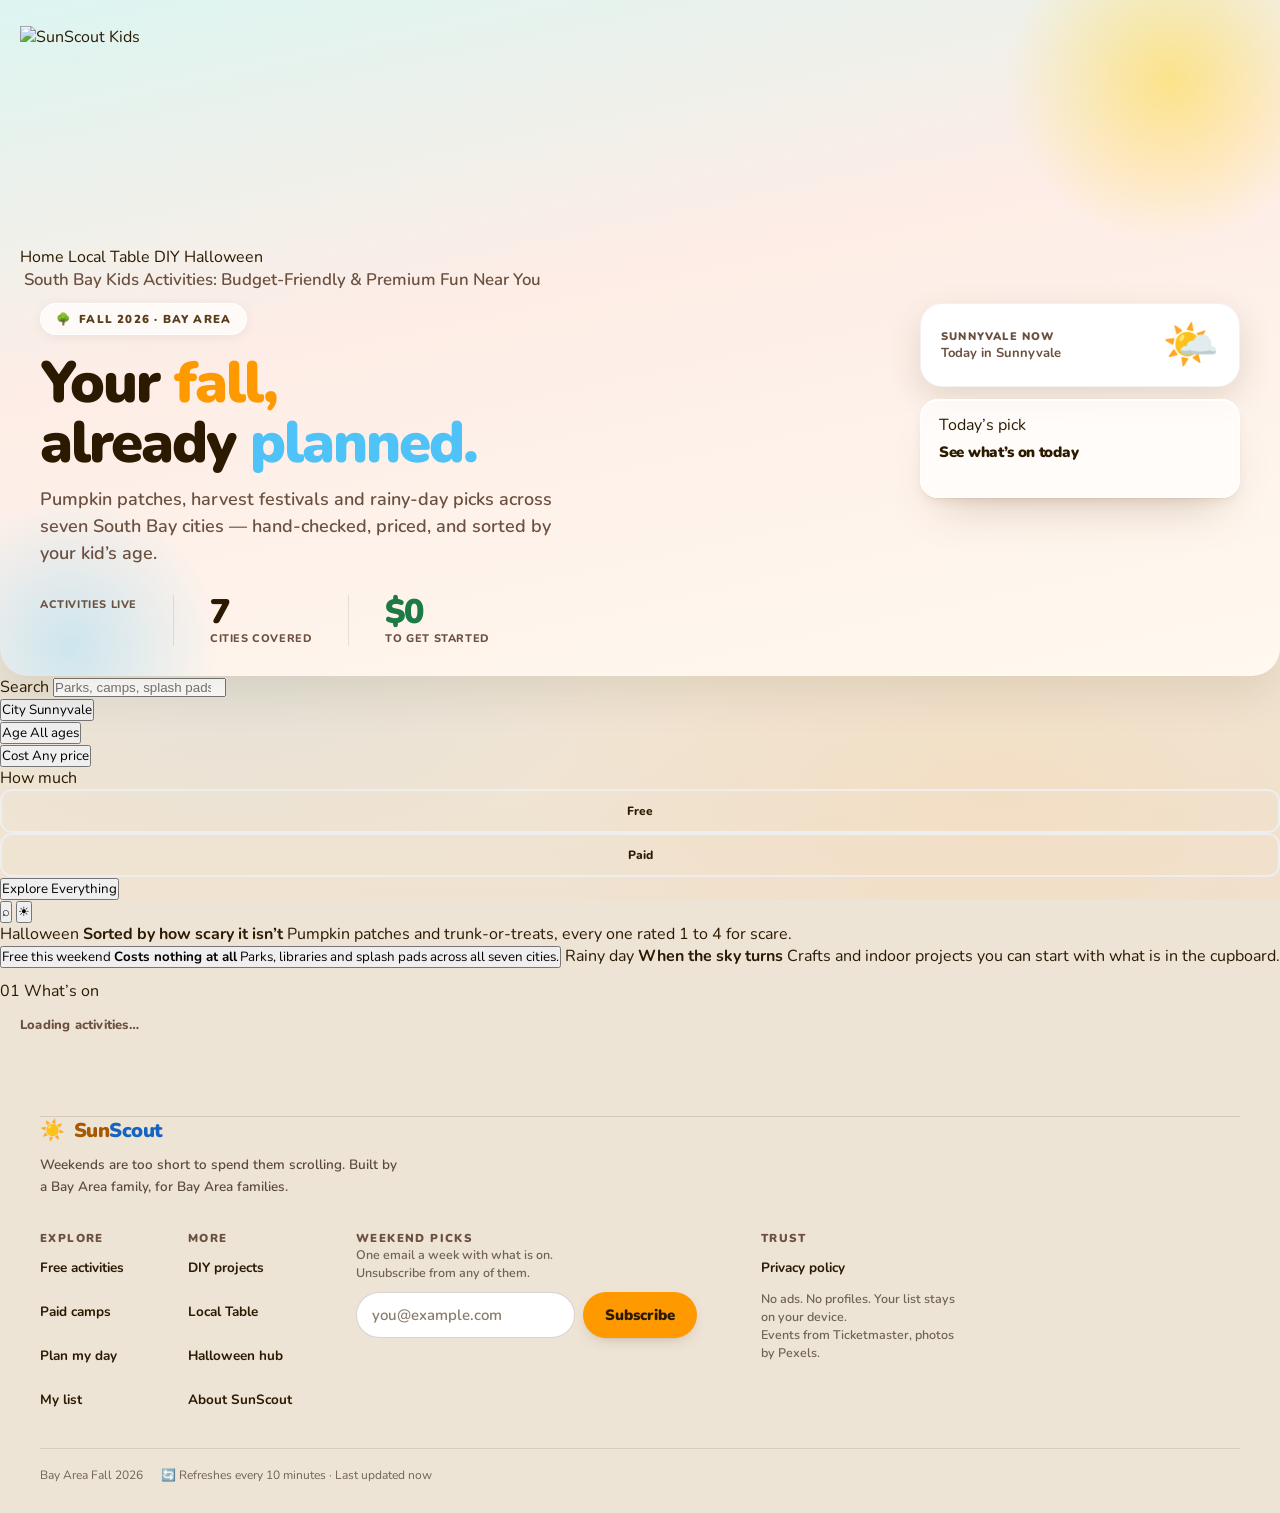
==== commit 5a589925: "hero: thematic icons + multi-color titles across all pages - Main page: 🌳 badge icon, fall/planned i" ====
--- a/public/index.html
+++ b/public/index.html
@@ -961,6 +961,8 @@
   margin:18px 0 0;font-size:clamp(30px,5.2vw,58px);font-weight:900;
   letter-spacing:-2px;line-height:1.03;color:var(--p-ink);text-wrap:balance;
 }
+.p-h1 em{font-style:normal;color:var(--p-sun)}
+.p-h1 em.p-h1-b{color:var(--p-sky,#1565c0)}
 .p-lede{margin:14px 0 0;max-width:520px;font-size:clamp(14px,1.6vw,18px);
   font-weight:600;line-height:1.5;color:var(--p-muted);text-wrap:pretty}
 .p-stats{display:flex;gap:clamp(18px,3vw,36px);margin-top:28px;align-items:stretch}
@@ -1306,8 +1308,8 @@
     <div class="p-hero-inner">
       <div class="p-hero-grid">
         <div class="p-hero-main">
-          <div class="p-badge"><span aria-hidden="true">&#9670;</span><span id="pHeroBadge">Fall 2026 · Bay Area</span></div>
-          <h1 class="p-h1"><span id="heroLine1">Your fall,</span><br><span id="heroLine2">already planned.</span></h1>
+          <div class="p-badge"><span aria-hidden="true">🌳</span><span id="pHeroBadge">Fall 2026 · Bay Area</span></div>
+          <h1 class="p-h1"><span id="heroLine1">Your <em>fall,</em></span><br><span id="heroLine2">already <em class="p-h1-b">planned.</em></span></h1>
           <p class="p-lede" id="heroSub">Pumpkin patches, harvest festivals and rainy-day picks across seven South Bay cities — hand-checked, priced, and sorted by your kid&rsquo;s age.</p>
           <div class="p-stats">
             <div class="p-stat"><b id="pStatCount"></b><span>Activities live</span></div>
@@ -3018,19 +3020,19 @@
 <nav id="bottom-nav" aria-label="Site sections">
   <div class="bnav-items">
     <a class="bnav-btn active" href="/" aria-current="page">
-      <span class="bnav-icon" aria-hidden="true">&#8962;</span>
+      <span class="bnav-icon" aria-hidden="true">🌳</span>
       <span class="bnav-label">Home</span>
     </a>
     <a class="bnav-btn" href="/local-table/">
-      <span class="bnav-icon" aria-hidden="true">&#10045;</span>
+      <span class="bnav-icon" aria-hidden="true">🍽</span>
       <span class="bnav-label">Local Table</span>
     </a>
     <a class="bnav-btn" href="/diy.html">
-      <span class="bnav-icon" aria-hidden="true">&#10023;</span>
+      <span class="bnav-icon" aria-hidden="true">🪨</span>
       <span class="bnav-label">DIY</span>
     </a>
     <a class="bnav-btn" href="/seasons/halloween/">
-      <span class="bnav-icon" aria-hidden="true">&#9790;</span>
+      <span class="bnav-icon" aria-hidden="true">🌙</span>
       <span class="bnav-label">Halloween</span>
     </a>
   </div>
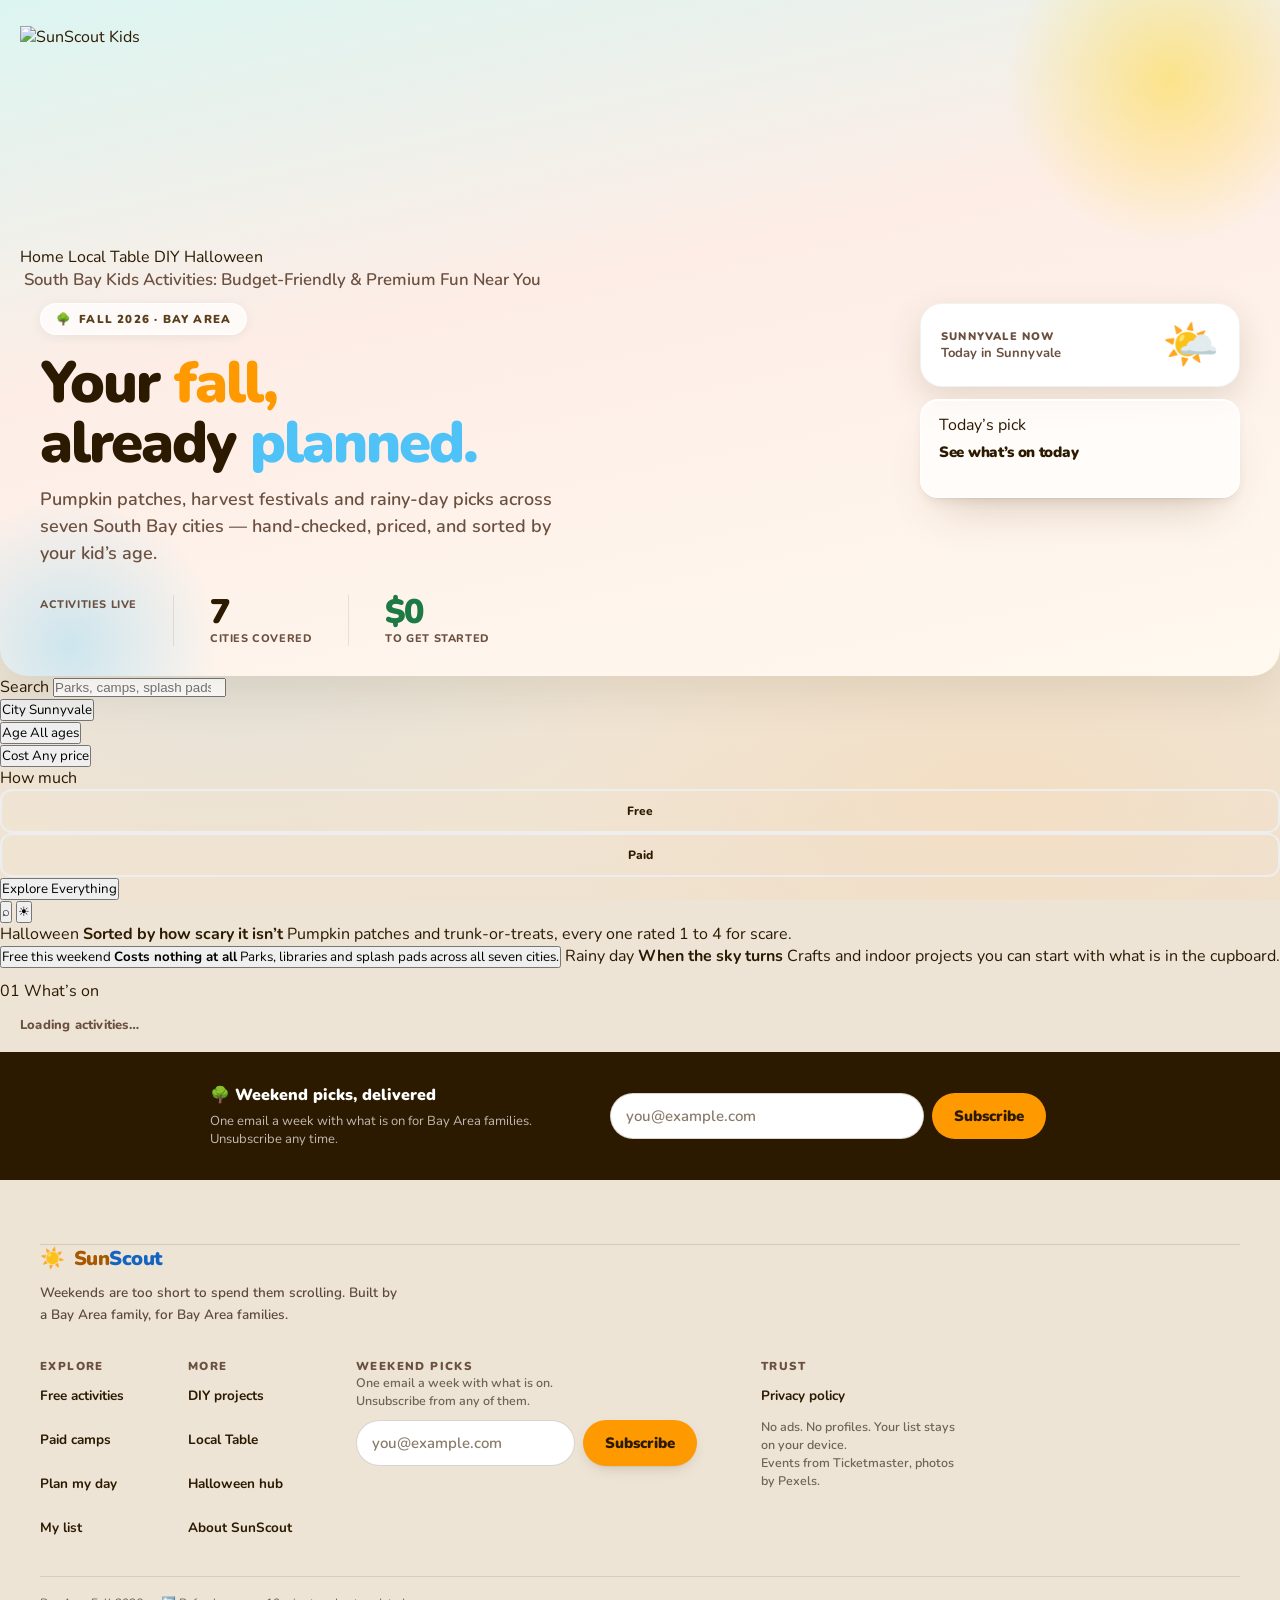
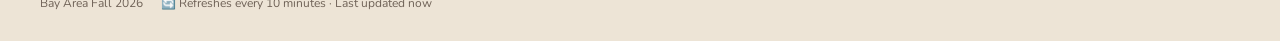
==== commit f256b707: "heroes + subscribe: use real photos, add banner to main page - DIY hero: swap to uploaded painted-ro" ====
--- a/public/index.html
+++ b/public/index.html
@@ -1130,6 +1130,18 @@
 .p-foot-claim{margin:0;font-size:12.5px;font-weight:600;line-height:1.45;
   color:rgba(255,255,255,.58);max-width:26ch}
 .p-foot-col a:hover{color:var(--p-sun)}
+/* ── standalone subscribe banner above footer ── */
+.home-sub-banner{background:var(--p-ink);padding:32px clamp(16px,3vw,40px);margin-top:0}
+.home-sub-inner{max-width:860px;margin:0 auto;display:flex;align-items:center;gap:24px;flex-wrap:wrap}
+.home-sub-text{flex:1 1 220px}
+.home-sub-text b{display:block;font-size:16px;font-weight:900;color:#fff;margin-bottom:6px}
+.home-sub-text p{font-size:13px;color:rgba(255,255,255,.7);margin:0}
+.sub-form-banner{display:flex;gap:8px;flex:1 1 280px;flex-wrap:wrap}
+.sub-form-banner input[type=email]{flex:1 1 180px;min-width:0;min-height:46px;padding:0 15px;font:inherit;font-size:15px;font-weight:600;color:#2c1a00;background:#fff;border:1px solid rgba(60,40,20,.20);border-radius:99px}
+.sub-form-banner input[type=email]::placeholder{color:#8a7a6a}
+.sub-form-banner button{flex:0 0 auto;min-height:46px;padding:0 22px;cursor:pointer;font:inherit;font-size:15px;font-weight:900;color:#2c1a00;background:#FF9900;border:0;border-radius:99px}
+.sub-form-banner button:disabled{opacity:.6;cursor:default}
+@media(max-width:600px){.sub-form-banner input[type=email],.sub-form-banner button{flex:1 1 100%}}
 .p-foot-fine{max-width:1200px;margin:26px auto 0;padding-top:18px;
   border-top:1px solid rgba(255,255,255,.12);font-size:12px;
   color:rgba(255,255,255,.45);display:flex;flex-wrap:wrap;gap:8px 18px}
@@ -1750,6 +1762,24 @@
   </div>
 </main>
 </div>
+
+<section class="home-sub-banner" aria-label="Subscribe to weekend picks">
+  <div class="home-sub-inner">
+    <div class="home-sub-text">
+      <b>🌳 Weekend picks, delivered</b>
+      <p>One email a week with what is on for Bay Area families. Unsubscribe any time.</p>
+    </div>
+    <form id="subFormBanner" class="sub-form-banner" novalidate>
+      <label class="sr-only" for="subEmailBanner">Email address</label>
+      <input id="subEmailBanner" name="email" type="email" inputmode="email" autocomplete="email"
+             aria-label="Your email address" placeholder="you@example.com" required>
+      <input type="text" name="website" tabindex="-1" autocomplete="off" aria-hidden="true" style="position:absolute;left:-9999px;width:1px;height:1px;opacity:0">
+      <button type="submit" id="subBtnBanner">Subscribe</button>
+    </form>
+    <p id="subMsgBanner" class="sub-msg" role="status" aria-live="polite"></p>
+  </div>
+</section>
+
 <div class="footer">
   <div class="p-foot">
     <div class="p-foot-brand">
@@ -3735,6 +3765,31 @@
 </style>
 <script>
 (function(){
+  /* banner subscribe form */
+  var fb=document.getElementById("subFormBanner");
+  if(fb){
+    var msgb=document.getElementById("subMsgBanner"),btnb=document.getElementById("subBtnBanner"),
+        inputb=document.getElementById("subEmailBanner");
+    function sayb(t,s){msgb.textContent=t;msgb.setAttribute("data-state",s||"");}
+    fb.addEventListener("submit",function(e){
+      e.preventDefault();
+      var email=(inputb.value||"").trim();
+      if(!email){sayb("Enter an email address.","err");inputb.focus();return;}
+      if(!/^[^\s@]+@[^\s@]+\.[^\s@]+$/.test(email)){sayb("Check the email address.","err");inputb.focus();return;}
+      btnb.disabled=true;btnb.textContent="Sending…";
+      fetch("/api/subscribe",{method:"POST",headers:{"Content-Type":"application/json"},
+        body:JSON.stringify({email:email,source:"SunScout Home"})})
+        .then(function(r){return r.json();})
+        .then(function(d){
+          if(d.ok){sayb("You're in! Check your inbox.","ok");fb.reset();}
+          else sayb(d.message||"Something went wrong.","err");
+          btnb.disabled=false;btnb.textContent="Subscribe";
+        })
+        .catch(function(){sayb("Network error — try again.","err");btnb.disabled=false;btnb.textContent="Subscribe";});
+    });
+  }
+})();
+(function(){
   var f=document.getElementById("subForm");
   if(!f) return;
   var msg=document.getElementById("subMsg"), btn=document.getElementById("subBtn"),
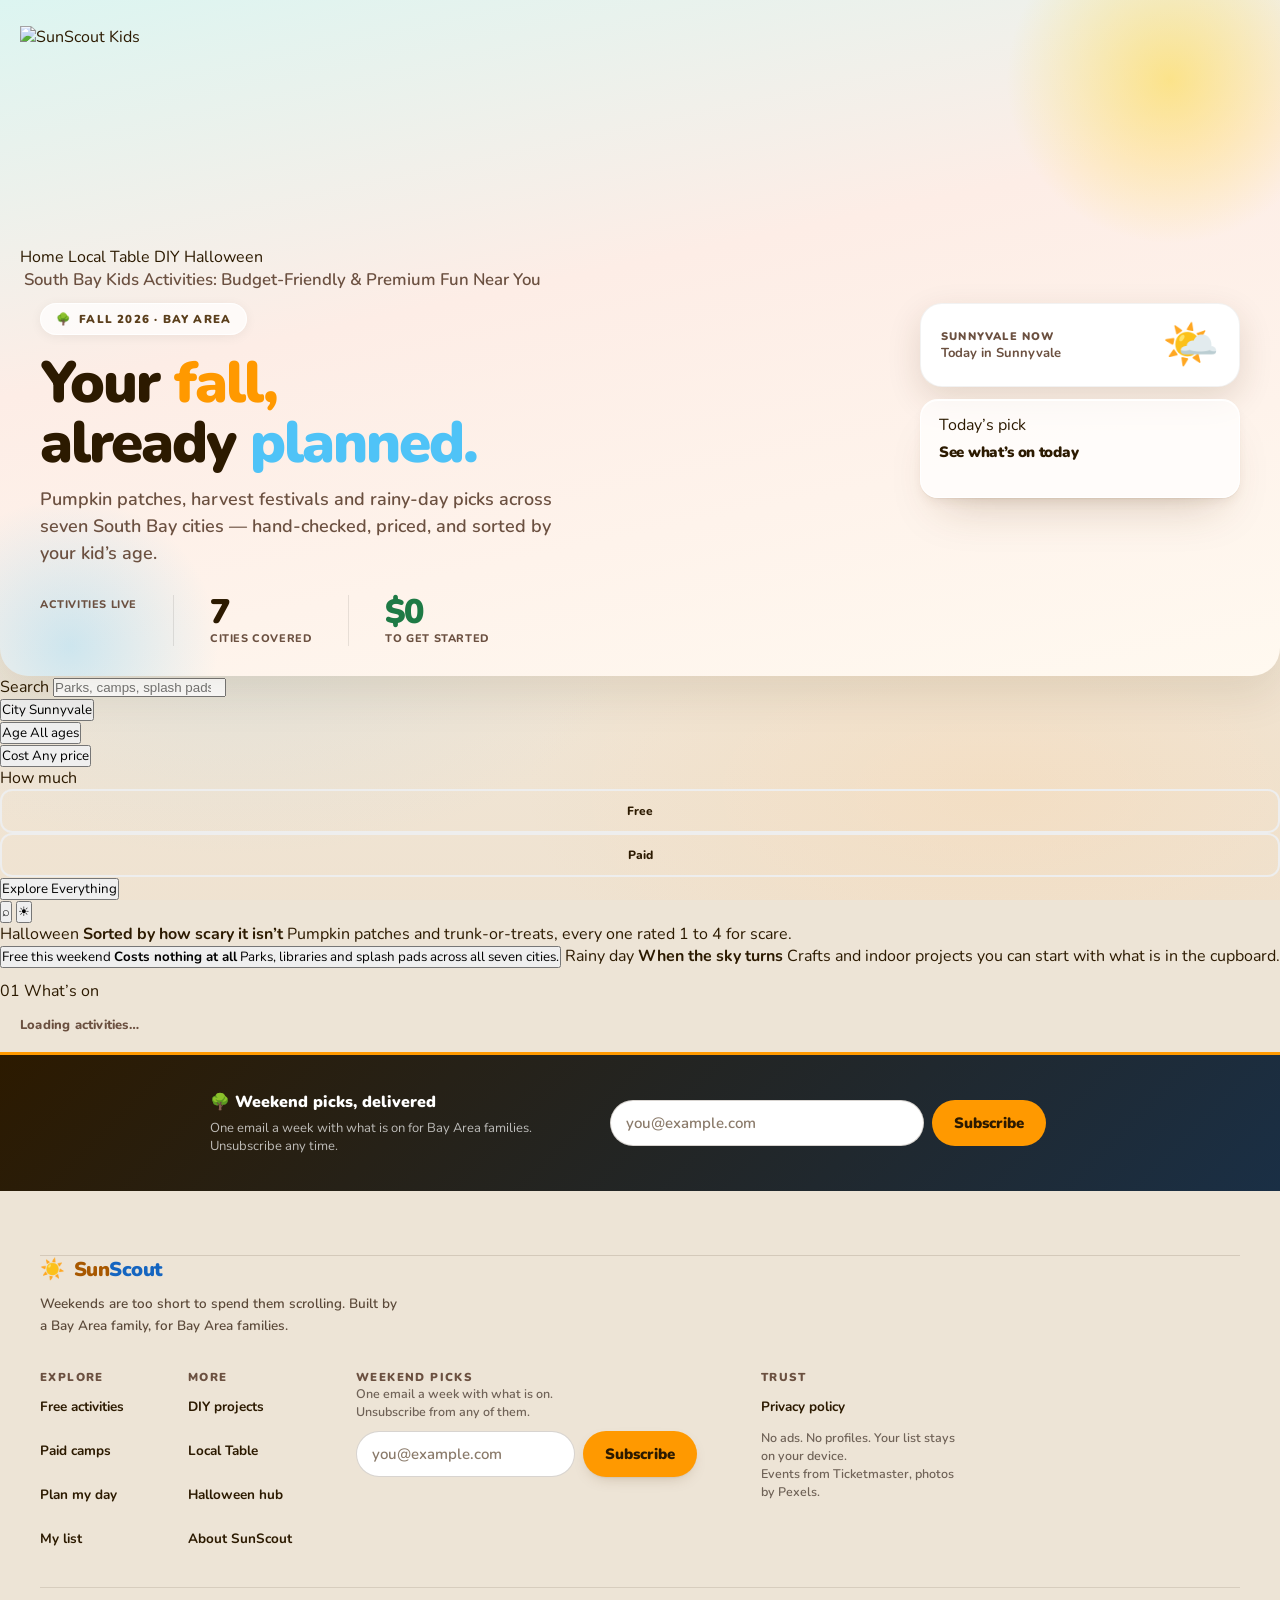
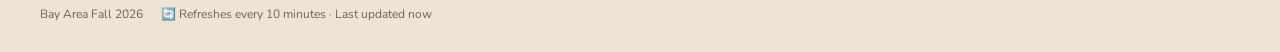
==== commit 1f714a31: "premium polish: stronger hero scrims, subscribe banner separator - DIY hero: heavier warm gradient +" ====
--- a/public/index.html
+++ b/public/index.html
@@ -1131,7 +1131,7 @@
   color:rgba(255,255,255,.58);max-width:26ch}
 .p-foot-col a:hover{color:var(--p-sun)}
 /* ── standalone subscribe banner above footer ── */
-.home-sub-banner{background:var(--p-ink);padding:32px clamp(16px,3vw,40px);margin-top:0}
+.home-sub-banner{background:linear-gradient(135deg,var(--p-ink) 0%,#1a2f45 100%);padding:36px clamp(16px,3vw,40px);margin-top:0;border-top:3px solid var(--p-sun,#FF9900)}
 .home-sub-inner{max-width:860px;margin:0 auto;display:flex;align-items:center;gap:24px;flex-wrap:wrap}
 .home-sub-text{flex:1 1 220px}
 .home-sub-text b{display:block;font-size:16px;font-weight:900;color:#fff;margin-bottom:6px}
